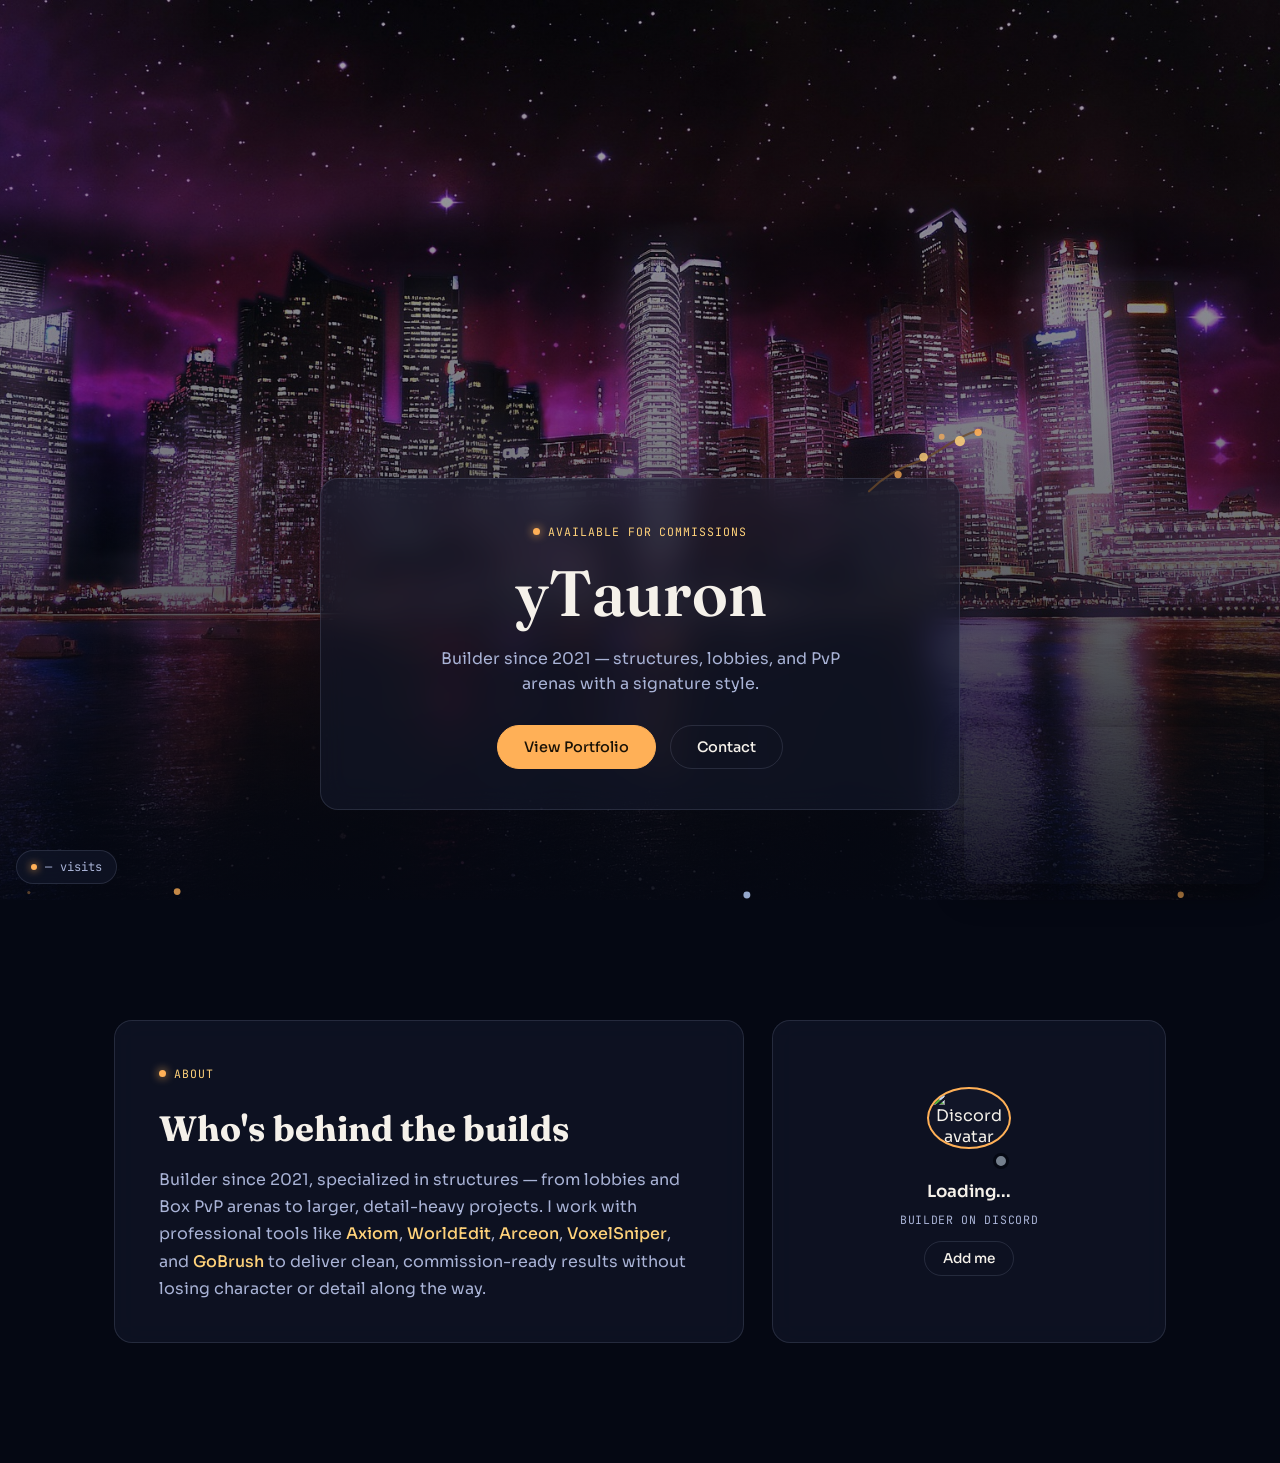
==== index.html @ 18f9b785 "Primer commit: portfolio yTauron completo" ====
<!DOCTYPE html>
<html lang="en">
<head>
<meta charset="UTF-8">
<title>yTauron — Minecraft Builder Portfolio</title>
<meta name="viewport" content="width=device-width, initial-scale=1.0">
<link rel="preconnect" href="https://fonts.googleapis.com">
<link href="https://fonts.googleapis.com/css2?family=Fraunces:opsz,wght@9..144,300..700&family=Sora:wght@300;400;500;600&family=JetBrains+Mono:wght@400;500&display=swap" rel="stylesheet">
<link rel="stylesheet" href="css/styles.css">
</head>
<body>

<section class="hero">
  <div class="hero-bg-a"></div>
  <div class="hero-bg-b"></div>
  <div class="hero-overlay"></div>
  <canvas id="particles"></canvas>

  <div class="hero-content">
    <div class="panel">
      <div class="rama">
        <svg viewBox="0 0 220 170" fill="none">
          <path d="M210,10 C170,20 150,45 120,55 C90,65 70,80 55,95" stroke="#6b4a2a" stroke-width="3" stroke-linecap="round" opacity="0.8"/>
          <circle cx="205" cy="14" r="5" fill="#ffb057" opacity="0.9"/>
          <circle cx="180" cy="26" r="7" fill="#ffd27a" opacity="0.85"/>
          <circle cx="155" cy="20" r="4" fill="#ffb057" opacity="0.7"/>
          <circle cx="130" cy="48" r="6" fill="#ffd27a" opacity="0.8"/>
          <circle cx="95" cy="72" r="5" fill="#ffb057" opacity="0.75"/>
        </svg>
      </div>

      <div class="eyebrow"><span class="dot"></span>available for commissions</div>
      <h1 id="title"></h1>
      <p class="tagline">Builder since 2021 — structures, lobbies, and PvP arenas with a signature style.</p>
      <div class="cta-row">
        <a href="#about" class="btn btn-primary">View Portfolio</a>
        <a href="https://discord.com/users/847591632890363954" target="_blank" rel="noopener" class="btn btn-ghost">Contact</a>
      </div>
    </div>
  </div>
</section>

<section class="about" id="about">
  <div class="about-grid">

    <div class="panel about-text">
      <span class="eyebrow"><span class="dot"></span>about</span>
      <h2>Who's behind the builds</h2>
      <p>
        Builder since 2021, specialized in structures — from lobbies and Box PvP arenas
        to larger, detail-heavy projects. I work with professional tools like
        <strong>Axiom</strong>, <strong>WorldEdit</strong>, <strong>Arceon</strong>,
        <strong>VoxelSniper</strong>, and <strong>GoBrush</strong> to deliver clean,
        commission-ready results without losing character or detail along the way.
      </p>
    </div>

    <div class="panel discord-card">
      <div class="discord-avatar-wrap">
        <img id="discordAvatar" class="discord-avatar" src="" alt="Discord avatar">
        <span id="discordStatusDot" class="discord-status-dot"></span>
      </div>
      <div class="discord-name" id="discordName">Loading...</div>
      <div class="discord-label">builder on Discord</div>
      <a href="https://discord.com/users/847591632890363954" target="_blank" rel="noopener" class="btn btn-ghost btn-small">Add me</a>
    </div>

  </div>
</section>

<div class="music-card">
  <iframe
    style="border-radius:12px"
    src="https://open.spotify.com/embed/playlist/PLAYLIST_ID_AQUI?utm_source=generator&theme=0"
    width="100%"
    height="152"
    frameBorder="0"
    allowfullscreen=""
    allow="autoplay; clipboard-write; encrypted-media; fullscreen; picture-in-picture"
    loading="lazy">
  </iframe>
</div>

<div class="visit-counter" id="visitCounter">
  <span class="visit-dot"></span>
  <span id="visitCount">—</span> visits
</div>

<script src="js/script.js" defer></script>
<script data-goatcounter="https://ytauron-portfolio.goatcounter.com/count"
        async src="//gc.zgo.at/count.js"></script>
</body>
</html>
---- css/styles.css ----
/* ================= Design tokens ================= */
:root {
  --bg-deep: #050813;
  --amber: #ffb057;
  --amber-soft: #ffd27a;
  --moon: #bcd4ff;
  --ink: #f5f1ea;
  --ink-dim: #a9b3d6;
  --glass: rgba(20, 26, 46, 0.55);
  --glass-border: rgba(190, 200, 230, 0.14);
  --ease: cubic-bezier(0.16, 1, 0.3, 1);
}

* { box-sizing: border-box; }

html, body {
  margin: 0;
  padding: 0;
  background: var(--bg-deep);
  color: var(--ink);
  font-family: 'Sora', sans-serif;
  overflow-x: hidden;
}

a { text-decoration: none; color: inherit; }

/* ================= Hero ================= */
.hero {
  position: relative;
  width: 100%;
  min-height: 100vh;
  display: flex;
  align-items: flex-end;
  justify-content: center;
  overflow: hidden;
}

.hero-bg-a, .hero-bg-b {
  position: absolute;
  inset: 0;
  background-size: cover;
  background-position: center;
  transition: opacity 2.5s var(--ease);
}

.hero-bg-a {
  background-image: url('../assets/images/escena-1.jpg');
  opacity: 1;
}

.hero-bg-b {
  background-image: url('../assets/images/escena-2.jpg');
  opacity: 0;
}

.hero-overlay {
  position: absolute;
  inset: 0;
  background: linear-gradient(180deg, rgba(5,8,19,0.35) 0%, rgba(5,8,19,0.55) 55%, rgba(5,8,19,0.92) 100%);
}

#particles {
  position: absolute;
  inset: 0;
  width: 100%;
  height: 100%;
  pointer-events: none;
}

.hero-content {
  position: relative;
  z-index: 2;
  width: 100%;
  display: flex;
  justify-content: center;
  padding-bottom: 90px;
}

/* ================= Glass panel ================= */
.panel {
  position: relative;
  background: var(--glass);
  border: 1px solid var(--glass-border);
  backdrop-filter: blur(14px);
  -webkit-backdrop-filter: blur(14px);
  border-radius: 18px;
  padding: 40px 44px;
  max-width: 640px;
  width: 90%;
  text-align: center;
}

.rama {
  position: absolute;
  top: -60px;
  right: -30px;
  width: 160px;
  height: 130px;
  pointer-events: none;
}

.rama svg { width: 100%; height: 100%; }

/* ================= Eyebrow ================= */
.eyebrow {
  display: inline-flex;
  align-items: center;
  gap: 8px;
  font-family: 'JetBrains Mono', monospace;
  font-size: 0.72rem;
  letter-spacing: 0.08em;
  text-transform: uppercase;
  color: var(--amber-soft);
  margin-bottom: 14px;
}

.dot {
  width: 7px;
  height: 7px;
  border-radius: 50%;
  background: var(--amber);
  box-shadow: 0 0 10px var(--amber);
  animation: pulse 2s ease-in-out infinite;
}

@keyframes pulse {
  0%, 100% { opacity: 1; transform: scale(1); }
  50% { opacity: 0.5; transform: scale(0.75); }
}

/* ================= Title / tagline ================= */
h1#title {
  font-family: 'Fraunces', serif;
  font-weight: 600;
  font-size: clamp(2.4rem, 6vw, 4rem);
  margin: 0 0 14px;
  color: var(--ink);
}

.tagline {
  font-family: 'Sora', sans-serif;
  color: var(--ink-dim);
  font-size: 1rem;
  max-width: 440px;
  margin: 0 auto 28px;
  line-height: 1.6;
}

/* ================= Buttons ================= */
.cta-row {
  display: flex;
  gap: 14px;
  justify-content: center;
  flex-wrap: wrap;
}

.btn {
  display: inline-block;
  padding: 12px 26px;
  border-radius: 999px;
  font-family: 'Sora', sans-serif;
  font-size: 0.9rem;
  font-weight: 500;
  cursor: pointer;
  transition: transform 0.4s var(--ease), background 0.4s var(--ease), border-color 0.4s var(--ease);
}

.btn-primary {
  background: var(--amber);
  color: #1a1206;
  border: 1px solid var(--amber);
}

.btn-primary:hover { transform: translateY(-2px); background: var(--amber-soft); }

.btn-ghost {
  background: transparent;
  color: var(--ink);
  border: 1px solid var(--glass-border);
}

.btn-ghost:hover { transform: translateY(-2px); border-color: var(--moon); }

.btn-small { padding: 8px 18px; font-size: 0.85rem; margin-top: 4px; }

/* ================= About ================= */
.about {
  padding: 120px 24px;
  max-width: 1100px;
  margin: 0 auto;
}

.about-grid {
  display: grid;
  grid-template-columns: 1.6fr 1fr;
  gap: 28px;
  align-items: stretch;
}

@media (max-width: 760px) {
  .about-grid { grid-template-columns: 1fr; }
}

.about-text {
  max-width: none;
  width: auto;
  text-align: left;
}

.about-text h2 {
  font-family: 'Fraunces', serif;
  font-size: clamp(1.6rem, 3vw, 2.2rem);
  color: var(--ink);
  margin: 12px 0 16px;
}

.about-text p {
  font-family: 'Sora', sans-serif;
  color: var(--ink-dim);
  line-height: 1.7;
  font-size: 1rem;
  margin: 0;
}

.about-text strong {
  color: var(--amber-soft);
  font-weight: 500;
}

/* ================= Discord card ================= */
.discord-card {
  max-width: none;
  width: auto;
  display: flex;
  flex-direction: column;
  align-items: center;
  justify-content: center;
  text-align: center;
  gap: 10px;
}

.discord-avatar-wrap {
  position: relative;
  width: 84px;
  height: 84px;
}

.discord-avatar {
  width: 84px;
  height: 84px;
  border-radius: 50%;
  object-fit: cover;
  border: 2px solid var(--amber);
  background: var(--glass);
}

.discord-status-dot {
  position: absolute;
  bottom: 2px;
  right: 2px;
  width: 16px;
  height: 16px;
  border-radius: 50%;
  border: 3px solid var(--bg-deep);
  background: #747f8d;
  transition: background 0.3s var(--ease);
}

.discord-status-dot.online { background: #3ba55d; }
.discord-status-dot.idle { background: #faa61a; }
.discord-status-dot.dnd { background: #ed4245; }
.discord-status-dot.offline { background: #747f8d; }

.discord-name {
  font-family: 'Sora', sans-serif;
  font-weight: 600;
  color: var(--ink);
  font-size: 1.05rem;
}

.discord-label {
  font-family: 'JetBrains Mono', monospace;
  font-size: 0.72rem;
  letter-spacing: 0.06em;
  text-transform: uppercase;
  color: var(--ink-dim);
}

/* ================= Music card (Spotify embed) ================= */
.music-card {
  position: fixed;
  bottom: 16px;
  right: 16px;
  width: 300px;
  max-width: calc(100vw - 32px);
  z-index: 50;
  border-radius: 12px;
  overflow: hidden;
  box-shadow: 0 10px 30px rgba(0,0,0,0.4);
}

/* ================= Visit counter ================= */
.visit-counter {
  position: fixed;
  bottom: 16px;
  left: 16px;
  display: flex;
  align-items: center;
  gap: 8px;
  padding: 8px 14px;
  background: var(--glass);
  border: 1px solid var(--glass-border);
  border-radius: 999px;
  backdrop-filter: blur(10px);
  font-family: 'JetBrains Mono', monospace;
  font-size: 0.75rem;
  color: var(--ink-dim);
  z-index: 50;
}

.visit-dot {
  width: 6px;
  height: 6px;
  border-radius: 50%;
  background: var(--amber);
  box-shadow: 0 0 8px var(--amber);
}

/* ================= Accessibility ================= */
@media (prefers-reduced-motion: reduce) {
  .hero-bg-a, .hero-bg-b, .btn, .discord-status-dot { transition: none !important; }
  .dot { animation: none !important; }
}

@media (pointer: coarse) {
  #particles { display: none; }
}
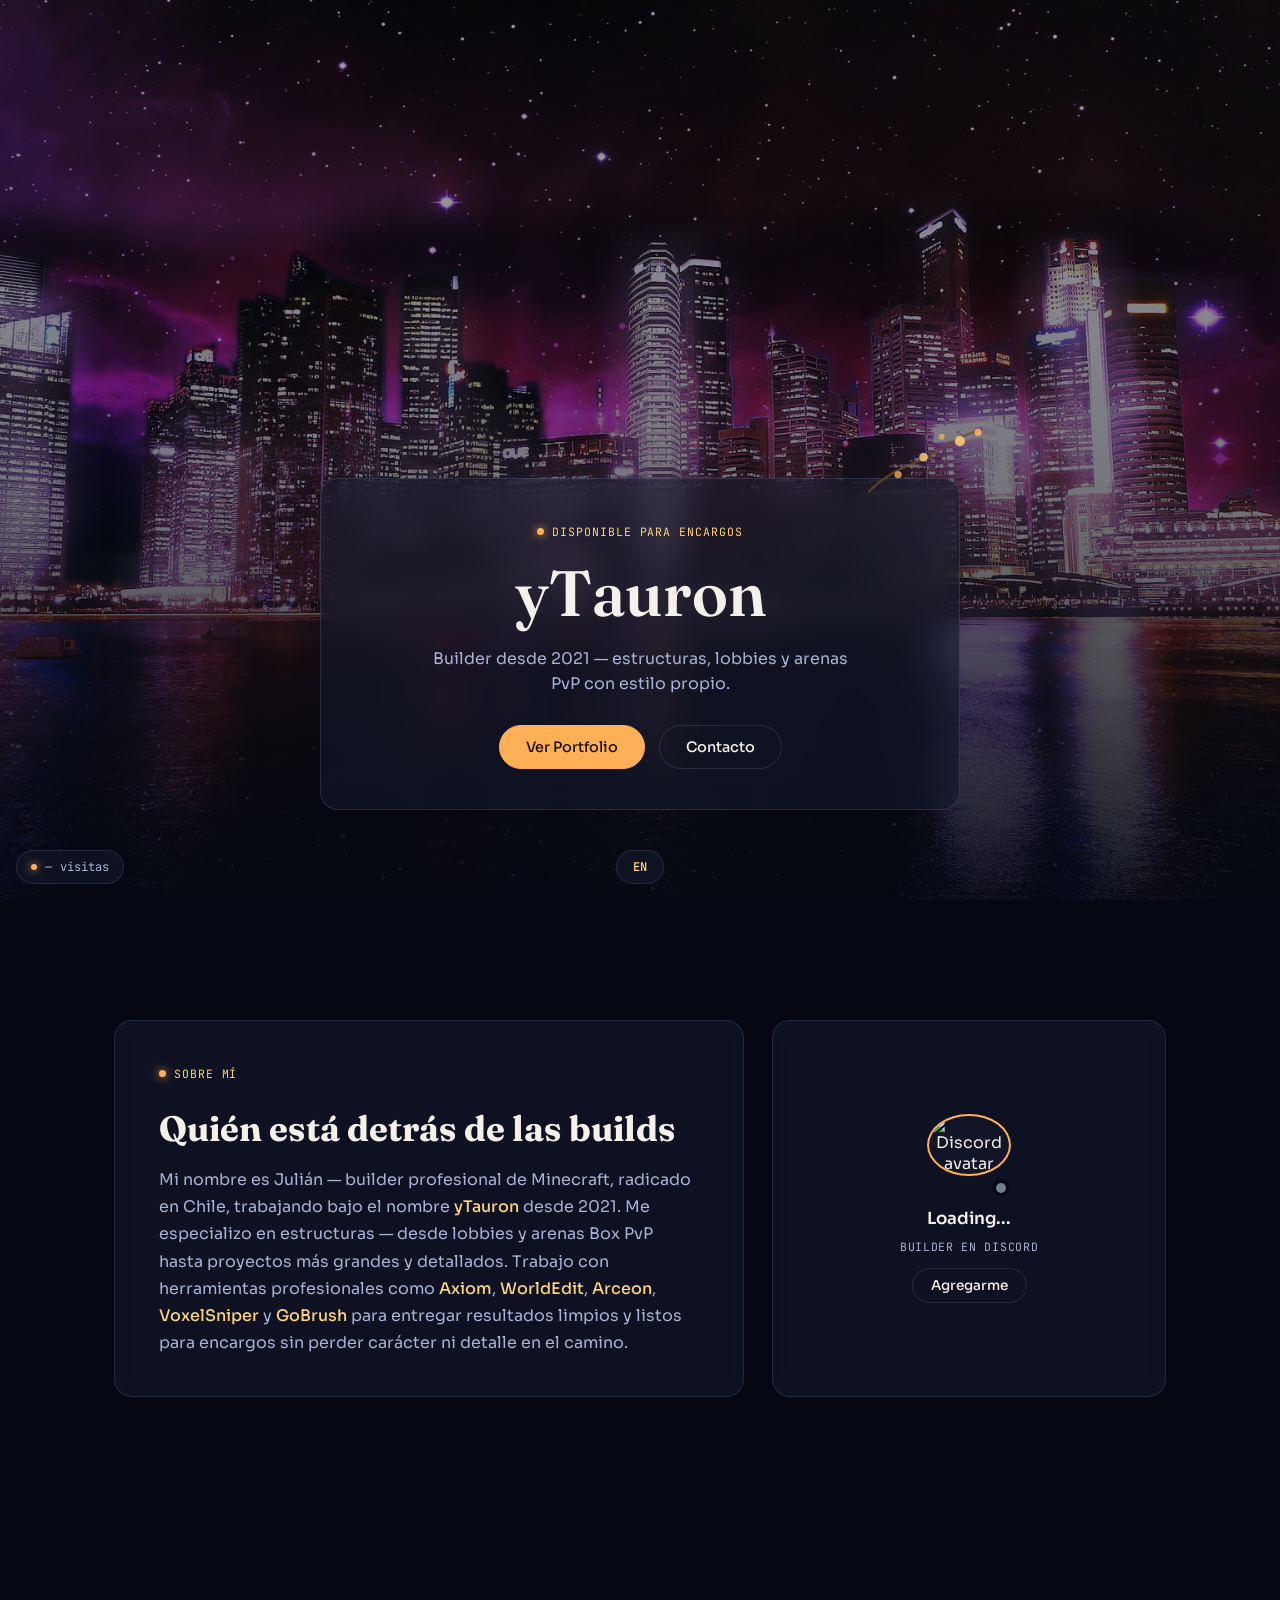
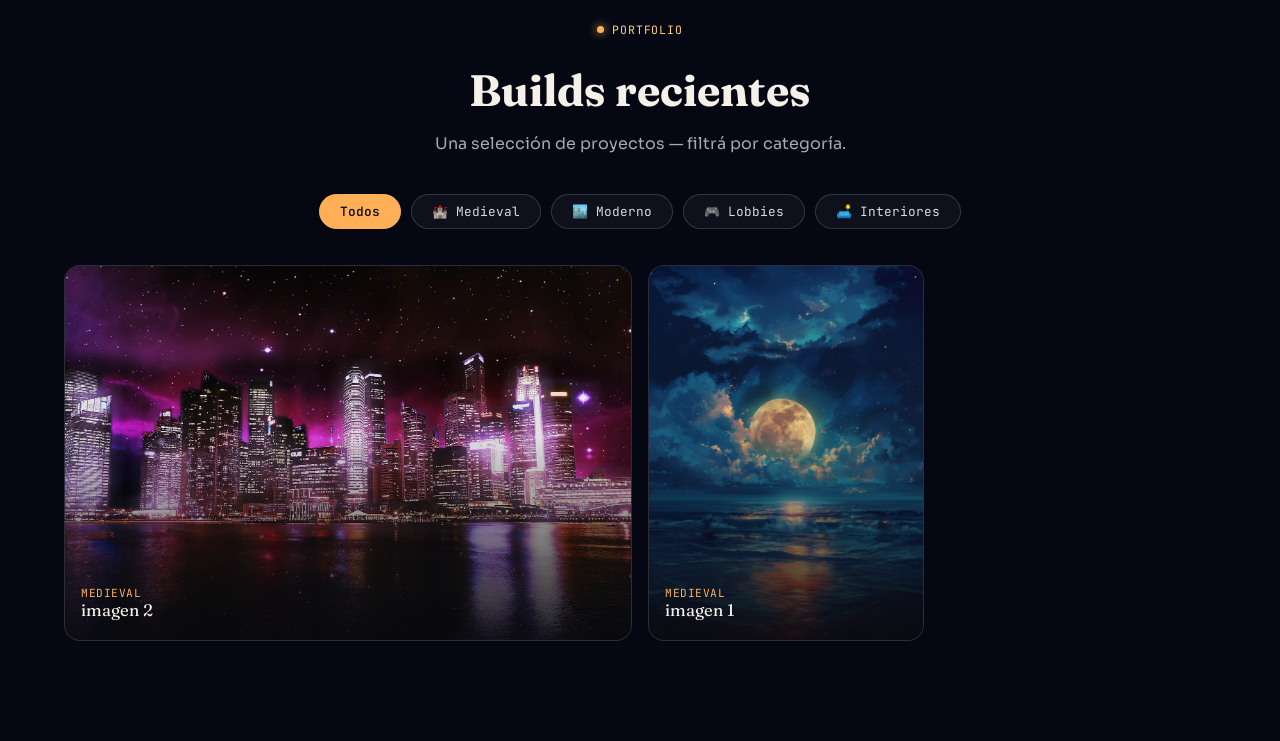
==== commit 35e994dd: "Reproductor con control de volumen y expansión al final de la página" ====
--- a/index.html
+++ b/index.html
@@ -1,12 +1,29 @@
 <!DOCTYPE html>
-<html lang="en">
+<html lang="es">
 <head>
 <meta charset="UTF-8">
+<meta name="viewport" content="width=device-width, initial-scale=1.0">
+
 <title>yTauron — Minecraft Builder Portfolio</title>
-<meta name="viewport" content="width=device-width, initial-scale=1.0">
+<meta name="description" content="Portfolio de yTauron (Julián), builder profesional de Minecraft. Estructuras, lobbies y arenas PvP con estilo propio, desde 2021.">
+<meta name="author" content="Julián — yTauron">
+
+<!-- Open Graph (previews en Discord, WhatsApp, etc.) -->
+<meta property="og:type" content="website">
+<meta property="og:title" content="yTauron — Minecraft Builder Portfolio">
+<meta property="og:description" content="Builder profesional de Minecraft desde 2021 — estructuras, lobbies y arenas PvP con estilo propio.">
+<meta property="og:image" content="https://ytauron0.github.io/ytauron-portfolio/assets/images/escena-1.jpg">
+<meta property="og:url" content="https://ytauron0.github.io/ytauron-portfolio/">
+
+<!-- Favicon -->
+<link rel="icon" type="image/png" href="assets/images/favicon.png">
+
 <link rel="preconnect" href="https://fonts.googleapis.com">
 <link href="https://fonts.googleapis.com/css2?family=Fraunces:opsz,wght@9..144,300..700&family=Sora:wght@300;400;500;600&family=JetBrains+Mono:wght@400;500&display=swap" rel="stylesheet">
+
 <link rel="stylesheet" href="css/styles.css">
+<link rel="stylesheet" href="css/portfolio.css">
+<link rel="stylesheet" href="css/responsive.css">
 </head>
 <body>
 
@@ -29,30 +46,24 @@
         </svg>
       </div>
 
-      <div class="eyebrow"><span class="dot"></span>available for commissions</div>
+      <div class="eyebrow"><span class="dot"></span><span data-i18n="hero.eyebrow">available for commissions</span></div>
       <h1 id="title"></h1>
-      <p class="tagline">Builder since 2021 — structures, lobbies, and PvP arenas with a signature style.</p>
+      <p class="tagline" data-i18n="hero.tagline">Builder since 2021 — structures, lobbies, and PvP arenas with a signature style.</p>
       <div class="cta-row">
-        <a href="#about" class="btn btn-primary">View Portfolio</a>
-        <a href="https://discord.com/users/847591632890363954" target="_blank" rel="noopener" class="btn btn-ghost">Contact</a>
+        <a href="#about" class="btn btn-primary" data-i18n="hero.cta_portfolio">View Portfolio</a>
+        <a href="https://discord.com/users/847591632890363954" target="_blank" rel="noopener" class="btn btn-ghost" data-i18n="hero.cta_contact">Contact</a>
       </div>
     </div>
   </div>
 </section>
 
 <section class="about" id="about">
-  <div class="about-grid">
+  <div class="about-grid reveal-stagger">
 
     <div class="panel about-text">
-      <span class="eyebrow"><span class="dot"></span>about</span>
-      <h2>Who's behind the builds</h2>
-      <p>
-        Builder since 2021, specialized in structures — from lobbies and Box PvP arenas
-        to larger, detail-heavy projects. I work with professional tools like
-        <strong>Axiom</strong>, <strong>WorldEdit</strong>, <strong>Arceon</strong>,
-        <strong>VoxelSniper</strong>, and <strong>GoBrush</strong> to deliver clean,
-        commission-ready results without losing character or detail along the way.
-      </p>
+      <span class="eyebrow"><span class="dot"></span><span data-i18n="about.eyebrow">about</span></span>
+      <h2 data-i18n="about.title">Who's behind the builds</h2>
+      <p data-i18n-html="about.text"></p>
     </div>
 
     <div class="panel discord-card">
@@ -61,31 +72,49 @@
         <span id="discordStatusDot" class="discord-status-dot"></span>
       </div>
       <div class="discord-name" id="discordName">Loading...</div>
-      <div class="discord-label">builder on Discord</div>
-      <a href="https://discord.com/users/847591632890363954" target="_blank" rel="noopener" class="btn btn-ghost btn-small">Add me</a>
+      <div class="discord-label" data-i18n="about.discord_label">builder on Discord</div>
+      <a href="https://discord.com/users/847591632890363954" target="_blank" rel="noopener" class="btn btn-ghost btn-small" data-i18n="about.add_me">Add me</a>
     </div>
 
   </div>
 </section>
 
-<div class="music-card">
-  <iframe
-    style="border-radius:12px"
-    src="https://open.spotify.com/embed/playlist/PLAYLIST_ID_AQUI?utm_source=generator&theme=0"
-    width="100%"
-    height="152"
-    frameBorder="0"
-    allowfullscreen=""
-    allow="autoplay; clipboard-write; encrypted-media; fullscreen; picture-in-picture"
-    loading="lazy">
-  </iframe>
+<section class="portfolio-section" id="portfolio">
+  <div class="portfolio-header reveal">
+    <span class="eyebrow"><span class="dot"></span><span data-i18n="portfolio.eyebrow">portfolio</span></span>
+    <h2 data-i18n="portfolio.title">Builds recientes</h2>
+    <p data-i18n="portfolio.subtitle">Una selección de proyectos — filtrá por categoría.</p>
+  </div>
+
+  <div class="filter-bar reveal" id="filterBar"></div>
+
+  <div class="bento-grid" id="bentoGrid"></div>
+</section>
+
+<div class="lightbox" id="lightbox">
+  <div class="lightbox-content">
+    <img id="lightboxImg" src="" alt="">
+    <div class="lightbox-info">
+      <h3 id="lightboxTitle"></h3>
+      <div class="coords" id="lightboxCoords"></div>
+      <p class="desc" id="lightboxDesc"></p>
+    </div>
+    <button class="lightbox-close" id="lightboxCloseBtn">✕</button>
+  </div>
 </div>
+
+<div class="music-card" id="musicCard"></div>
 
 <div class="visit-counter" id="visitCounter">
   <span class="visit-dot"></span>
-  <span id="visitCount">—</span> visits
+  <span id="visitCount">—</span> <span data-i18n="visits">visits</span>
 </div>
 
+<button class="lang-toggle" id="langToggle">EN</button>
+
+<script src="https://open.spotify.com/embed/iframe-api/v1" async></script>
+<script src="js/i18n.js" defer></script>
+<script src="js/portfolio.js" defer></script>
 <script src="js/script.js" defer></script>
 <script data-goatcounter="https://ytauron-portfolio.goatcounter.com/count"
         async src="//gc.zgo.at/count.js"></script>
--- a/css/styles.css
+++ b/css/styles.css
@@ -334,4 +334,88 @@
 
 @media (pointer: coarse) {
   #particles { display: none; }
+}
+/* ================= Language toggle ================= */
+.lang-toggle {
+  position: fixed;
+  bottom: 16px;
+  left: 50%;
+  transform: translateX(-50%);
+  padding: 8px 16px;
+  background: var(--glass);
+  border: 1px solid var(--glass-border);
+  border-radius: 999px;
+  backdrop-filter: blur(10px);
+  font-family: 'JetBrains Mono', monospace;
+  font-size: 0.75rem;
+  font-weight: 600;
+  color: var(--amber-soft);
+  cursor: pointer;
+  z-index: 60;
+  transition: border-color 0.25s ease, color 0.25s ease;
+}
+
+.lang-toggle:hover {
+  border-color: var(--amber);
+  color: var(--amber);
+}
+/* ================= Scroll suave ================= */
+html {
+  scroll-behavior: smooth;
+}
+
+/* ================= Reveal on scroll ================= */
+.reveal {
+  opacity: 0;
+  transform: translateY(28px);
+  transition: opacity 0.8s var(--ease), transform 0.8s var(--ease);
+}
+
+.reveal.is-visible {
+  opacity: 1;
+  transform: translateY(0);
+}
+
+/* Para que los hijos de un grupo aparezcan uno tras otro */
+.reveal-stagger > * {
+  opacity: 0;
+  transform: translateY(20px);
+  transition: opacity 0.6s var(--ease), transform 0.6s var(--ease);
+}
+
+.reveal-stagger.is-visible > * {
+  opacity: 1;
+  transform: translateY(0);
+}
+
+.reveal-stagger.is-visible > *:nth-child(1) { transition-delay: 0.05s; }
+.reveal-stagger.is-visible > *:nth-child(2) { transition-delay: 0.15s; }
+.reveal-stagger.is-visible > *:nth-child(3) { transition-delay: 0.25s; }
+.reveal-stagger.is-visible > *:nth-child(4) { transition-delay: 0.35s; }
+
+/* ================= Click feedback en botones ================= */
+.btn {
+  transition: transform 0.4s var(--ease), background 0.4s var(--ease), border-color 0.4s var(--ease);
+}
+
+.btn:active {
+  transform: scale(0.96);
+}
+
+.filter-btn {
+  transition: all 0.25s ease, transform 0.15s ease;
+}
+
+.filter-btn:active {
+  transform: scale(0.94);
+}
+
+/* ================= Respeta accesibilidad ================= */
+@media (prefers-reduced-motion: reduce) {
+  html { scroll-behavior: auto; }
+  .reveal, .reveal-stagger > * {
+    opacity: 1 !important;
+    transform: none !important;
+    transition: none !important;
+  }
 }
--- a/css/portfolio.css
+++ b/css/portfolio.css
@@ -0,0 +1,217 @@
+/* ==================================================
+   PORTFOLIO — Bento Grid
+   ================================================== */
+
+.portfolio-section {
+  padding: 100px 24px;
+  max-width: 1200px;
+  margin: 0 auto;
+}
+
+.portfolio-header {
+  text-align: center;
+  margin-bottom: 40px;
+}
+
+.portfolio-header h2 {
+  font-family: 'Fraunces', serif;
+  font-size: clamp(2rem, 4vw, 2.75rem);
+  color: #f5f0e8;
+  margin: 12px 0 8px;
+}
+
+.portfolio-header p {
+  color: #a8a8b3;
+  font-family: 'Sora', sans-serif;
+}
+
+.filter-bar {
+  display: flex;
+  flex-wrap: wrap;
+  justify-content: center;
+  gap: 10px;
+  margin-bottom: 36px;
+}
+
+.filter-btn {
+  padding: 8px 20px;
+  border-radius: 999px;
+  border: 1px solid rgba(255, 255, 255, 0.15);
+  background: rgba(255, 255, 255, 0.04);
+  color: #d8d8e0;
+  font-family: 'JetBrains Mono', monospace;
+  font-size: 0.8rem;
+  cursor: pointer;
+  transition: all 0.25s ease;
+}
+
+.filter-btn:hover {
+  border-color: #ffb057;
+  color: #ffb057;
+}
+
+.filter-btn.active {
+  background: #ffb057;
+  border-color: #ffb057;
+  color: #14141c;
+  font-weight: 600;
+}
+
+.bento-grid {
+  display: grid;
+  grid-template-columns: repeat(4, 1fr);
+  grid-auto-rows: 180px;
+  gap: 16px;
+}
+
+.bento-item {
+  position: relative;
+  border-radius: 16px;
+  overflow: hidden;
+  cursor: pointer;
+  background: #1b1b26;
+  border: 1px solid rgba(255, 255, 255, 0.08);
+  opacity: 0;
+  transform: translateY(16px);
+  transition: opacity 0.5s ease, transform 0.5s ease, border-color 0.25s ease;
+}
+
+.bento-item.visible {
+  opacity: 1;
+  transform: translateY(0);
+}
+
+.bento-item:hover {
+  border-color: #ffb057;
+}
+
+.bento-item.hidden-by-filter {
+  display: none;
+}
+
+.bento-item img {
+  width: 100%;
+  height: 100%;
+  object-fit: cover;
+  display: block;
+  transition: transform 0.5s ease;
+}
+
+.bento-item:hover img {
+  transform: scale(1.06);
+}
+
+.bento-item .item-overlay {
+  position: absolute;
+  inset: 0;
+  background: linear-gradient(to top, rgba(10, 10, 15, 0.92) 0%, rgba(10, 10, 15, 0.1) 55%, transparent 100%);
+  display: flex;
+  flex-direction: column;
+  justify-content: flex-end;
+  padding: 16px;
+}
+
+.bento-item .item-title {
+  font-family: 'Fraunces', serif;
+  color: #f5f0e8;
+  font-size: 1.05rem;
+  margin-bottom: 4px;
+}
+
+.bento-item .item-category {
+  font-family: 'JetBrains Mono', monospace;
+  font-size: 0.7rem;
+  color: #ffb057;
+  text-transform: uppercase;
+  letter-spacing: 0.05em;
+}
+
+.bento-item.size-large { grid-column: span 2; grid-row: span 2; }
+.bento-item.size-wide  { grid-column: span 2; grid-row: span 1; }
+.bento-item.size-tall  { grid-column: span 1; grid-row: span 2; }
+.bento-item.size-normal{ grid-column: span 1; grid-row: span 1; }
+
+.lightbox {
+  position: fixed;
+  inset: 0;
+  background: rgba(8, 8, 12, 0.92);
+  backdrop-filter: blur(6px);
+  display: flex;
+  align-items: center;
+  justify-content: center;
+  z-index: 200;
+  opacity: 0;
+  pointer-events: none;
+  transition: opacity 0.3s ease;
+  padding: 24px;
+}
+
+.lightbox.open {
+  opacity: 1;
+  pointer-events: auto;
+}
+
+.lightbox-content {
+  max-width: 900px;
+  width: 100%;
+  background: #14141c;
+  border-radius: 16px;
+  overflow: hidden;
+  border: 1px solid rgba(255, 255, 255, 0.1);
+  max-height: 90vh;
+  display: flex;
+  flex-direction: column;
+}
+
+.lightbox-content img {
+  width: 100%;
+  max-height: 55vh;
+  object-fit: cover;
+  display: block;
+}
+
+.lightbox-info {
+  padding: 24px;
+}
+
+.lightbox-info h3 {
+  font-family: 'Fraunces', serif;
+  color: #f5f0e8;
+  font-size: 1.5rem;
+  margin-bottom: 6px;
+}
+
+.lightbox-info .coords {
+  font-family: 'JetBrains Mono', monospace;
+  color: #ffb057;
+  font-size: 0.8rem;
+  margin-bottom: 12px;
+}
+
+.lightbox-info p.desc {
+  color: #b8b8c3;
+  font-family: 'Sora', sans-serif;
+  line-height: 1.6;
+}
+
+.lightbox-close {
+  position: absolute;
+  top: 16px;
+  right: 16px;
+  width: 40px;
+  height: 40px;
+  border-radius: 50%;
+  border: 1px solid rgba(255, 255, 255, 0.2);
+  background: rgba(0, 0, 0, 0.5);
+  color: #f5f0e8;
+  font-size: 1.2rem;
+  cursor: pointer;
+  display: flex;
+  align-items: center;
+  justify-content: center;
+}
+
+.lightbox-close:hover {
+  border-color: #ffb057;
+  color: #ffb057;
+}
--- a/css/responsive.css
+++ b/css/responsive.css
@@ -0,0 +1,74 @@
+/* ==================================================
+   RESPONSIVE
+   ================================================== */
+
+@media (max-width: 900px) {
+  .bento-grid {
+    grid-template-columns: repeat(2, 1fr);
+    grid-auto-rows: 200px;
+  }
+  .bento-item.size-large { grid-column: span 2; grid-row: span 2; }
+  .bento-item.size-wide  { grid-column: span 2; grid-row: span 1; }
+  .bento-item.size-tall  { grid-column: span 1; grid-row: span 2; }
+
+  .about-grid {
+    grid-template-columns: 1fr;
+  }
+}
+
+@media (max-width: 600px) {
+  .hero-content .panel {
+    padding: 24px 20px;
+    margin: 0 auto;
+    width: calc(100% - 32px);
+  }
+
+  #title {
+    font-size: clamp(1.8rem, 10vw, 2.6rem);
+    white-space: nowrap;
+    word-break: keep-all;
+    overflow-wrap: normal;
+  }
+
+  .cta-row {
+    flex-direction: column;
+    gap: 10px;
+  }
+
+  .bento-grid {
+    grid-template-columns: 1fr;
+    grid-auto-rows: 220px;
+  }
+  .bento-item.size-large,
+  .bento-item.size-wide,
+  .bento-item.size-tall,
+  .bento-item.size-normal {
+    grid-column: span 1;
+    grid-row: span 1;
+  }
+
+  .filter-bar {
+    gap: 8px;
+  }
+  .filter-btn {
+    font-size: 0.72rem;
+    padding: 6px 14px;
+  }
+
+  .music-card {
+    left: 16px;
+    right: 16px;
+    width: auto;
+  }
+
+  .visit-counter {
+    font-size: 0.7rem;
+  }
+
+  .lightbox-content {
+    max-height: 85vh;
+  }
+  .lightbox-info h3 {
+    font-size: 1.2rem;
+  }
+}
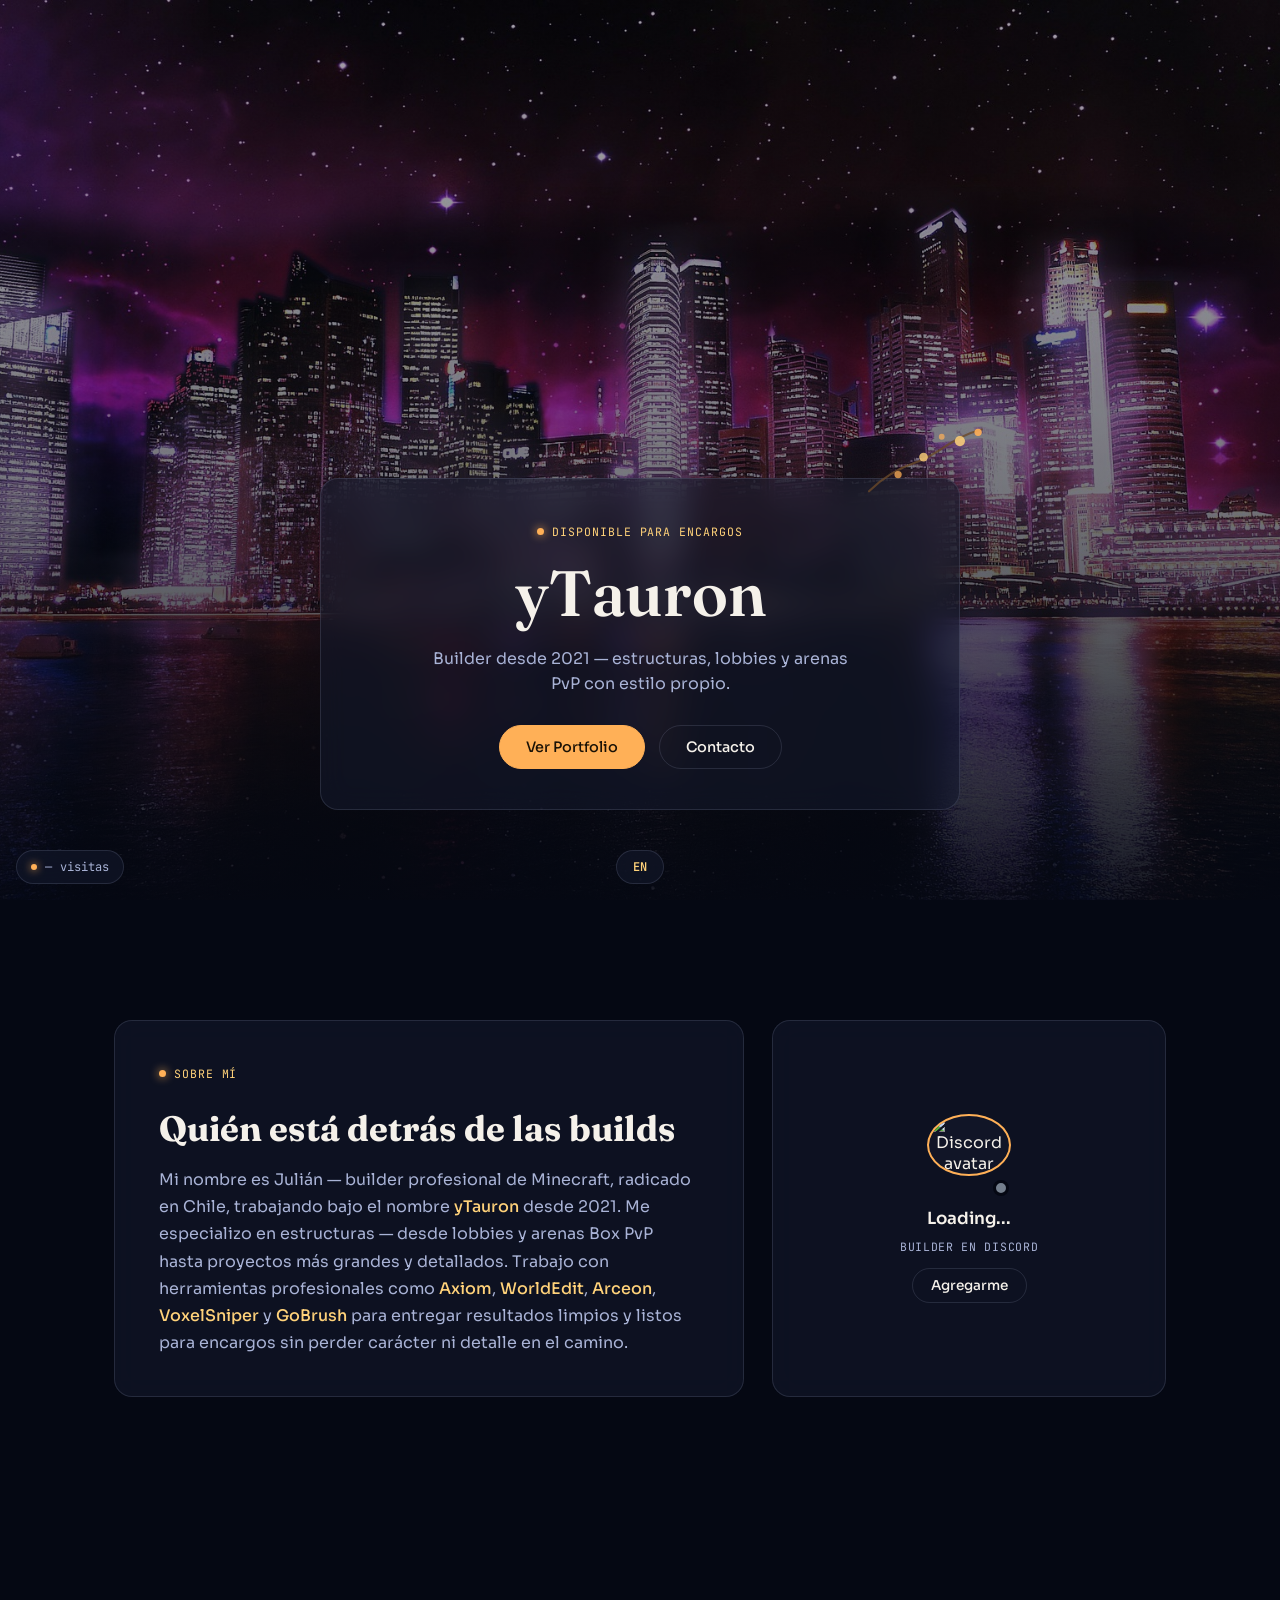
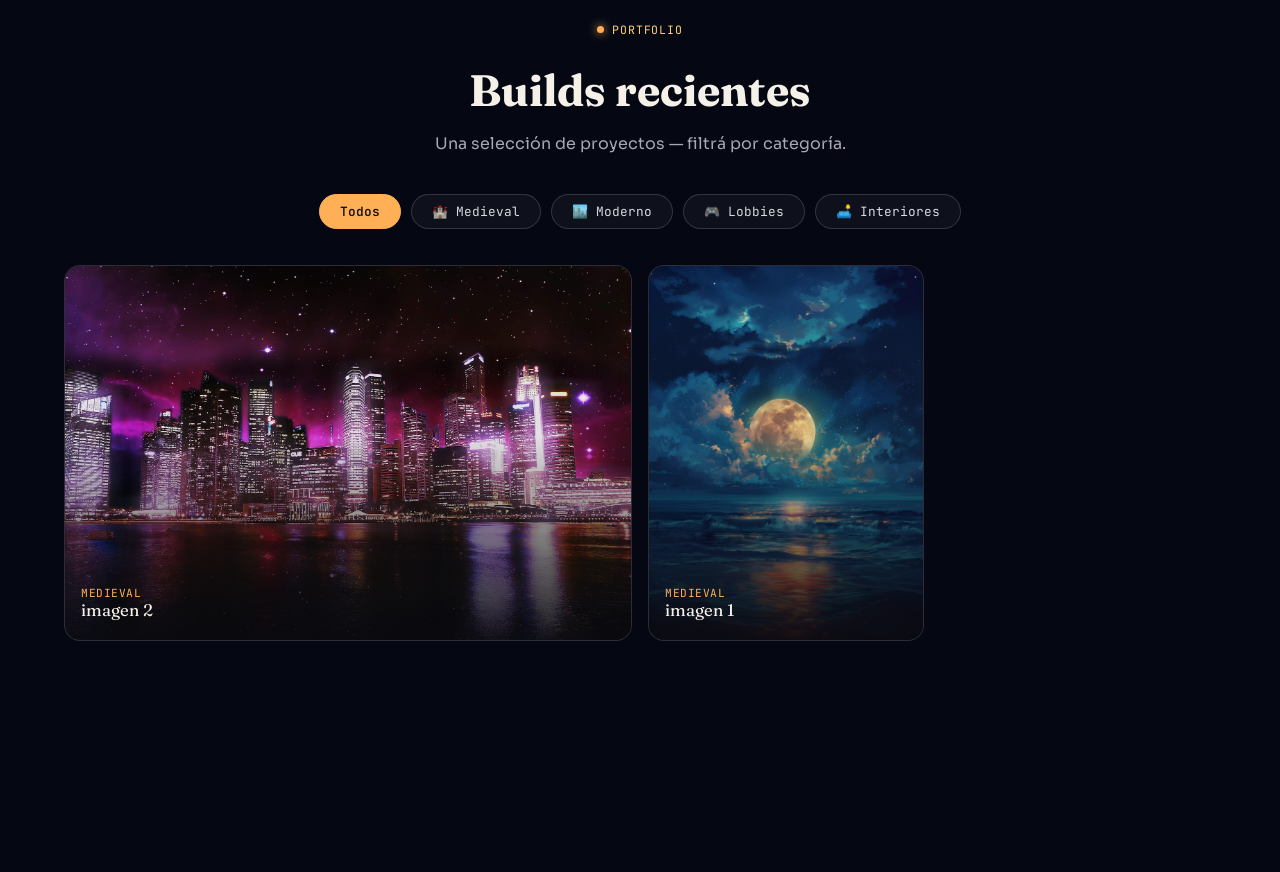
==== commit fa95e786: "Sacar admin.html del repo, agregar gitignore y robots.txt, arreglar padding del reproductor" ====
--- a/index.html
+++ b/index.html
@@ -50,7 +50,7 @@
       <h1 id="title"></h1>
       <p class="tagline" data-i18n="hero.tagline">Builder since 2021 — structures, lobbies, and PvP arenas with a signature style.</p>
       <div class="cta-row">
-        <a href="#about" class="btn btn-primary" data-i18n="hero.cta_portfolio">View Portfolio</a>
+        <a href="#portfolio" class="btn btn-primary" data-i18n="hero.cta_portfolio">View Portfolio</a>
         <a href="https://discord.com/users/847591632890363954" target="_blank" rel="noopener" class="btn btn-ghost" data-i18n="hero.cta_contact">Contact</a>
       </div>
     </div>
@@ -91,6 +91,8 @@
   <div class="bento-grid" id="bentoGrid"></div>
 </section>
 
+<div id="scrollSentinel"></div>
+
 <div class="lightbox" id="lightbox">
   <div class="lightbox-content">
     <img id="lightboxImg" src="" alt="">
@@ -103,7 +105,9 @@
   </div>
 </div>
 
-<div class="music-card" id="musicCard"></div>
+<div class="music-card" id="musicCardWrap">
+  <div id="musicCard"></div>
+</div>
 
 <div class="visit-counter" id="visitCounter">
   <span class="visit-dot"></span>
--- a/css/styles.css
+++ b/css/styles.css
@@ -88,6 +88,8 @@
   max-width: 640px;
   width: 90%;
   text-align: center;
+  transform: translateZ(0);
+  -webkit-backface-visibility: hidden;
 }
 
 .rama {
@@ -297,6 +299,49 @@
   border-radius: 12px;
   overflow: hidden;
   box-shadow: 0 10px 30px rgba(0,0,0,0.4);
+  background: #14141c;
+  transition: all 0.6s var(--ease);
+}
+
+.music-card.expanded {
+  bottom: 0;
+  right: 0;
+  left: 0;
+  width: 100%;
+  max-width: 100%;
+  border-radius: 0;
+  box-shadow: 0 -6px 24px rgba(0,0,0,0.5);
+  display: flex;
+  align-items: center;
+}
+
+.music-card.expanded #musicCard {
+  flex: 1;
+}
+
+.volume-control {
+  display: flex;
+  align-items: center;
+  gap: 8px;
+  padding: 8px 14px;
+  background: rgba(0,0,0,0.25);
+}
+
+.music-card.expanded .volume-control {
+  padding: 8px 20px;
+  width: 180px;
+  flex-shrink: 0;
+}
+
+.volume-icon {
+  font-size: 0.9rem;
+  opacity: 0.8;
+}
+
+.volume-control input[type="range"] {
+  flex: 1;
+  accent-color: var(--amber);
+  cursor: pointer;
 }
 
 /* ================= Visit counter ================= */
@@ -418,4 +463,16 @@
     transform: none !important;
     transition: none !important;
   }
+}
+#scrollSentinel {
+  height: 1px;
+  width: 100%;
+}
+:root {
+  --player-height: 190px; /* valor de respaldo hasta que el JS calcule el real */
+}
+
+.portfolio-section {
+  padding-bottom: calc(var(--player-height) + 40px);
+  transition: padding-bottom 0.6s var(--ease);
 }
--- a/css/portfolio.css
+++ b/css/portfolio.css
@@ -3,7 +3,9 @@
    ================================================== */
 
 .portfolio-section {
-  padding: 100px 24px;
+  padding-top: 100px;
+  padding-left: 24px;
+  padding-right: 24px;
   max-width: 1200px;
   margin: 0 auto;
 }
@@ -76,6 +78,37 @@
   transition: opacity 0.5s ease, transform 0.5s ease, border-color 0.25s ease;
 }
 
+/* ================= Tilt / efecto vidrio ================= */
+.bento-item {
+  --mx: 50%;
+  --my: 50%;
+  transform-style: preserve-3d;
+  will-change: transform;
+}
+
+.bento-item.tilting {
+  transition: transform 0.1s ease-out, border-color 0.25s ease;
+}
+
+.bento-item::after {
+  content: '';
+  position: absolute;
+  inset: 0;
+  background: radial-gradient(circle at var(--mx) var(--my), rgba(255, 255, 255, 0.28), transparent 45%);
+  opacity: 0;
+  transition: opacity 0.3s ease;
+  pointer-events: none;
+  z-index: 2;
+}
+
+.bento-item.tilting::after {
+  opacity: 1;
+}
+
+.bento-item .item-overlay {
+  z-index: 3;
+}
+
 .bento-item.visible {
   opacity: 1;
   transform: translateY(0);
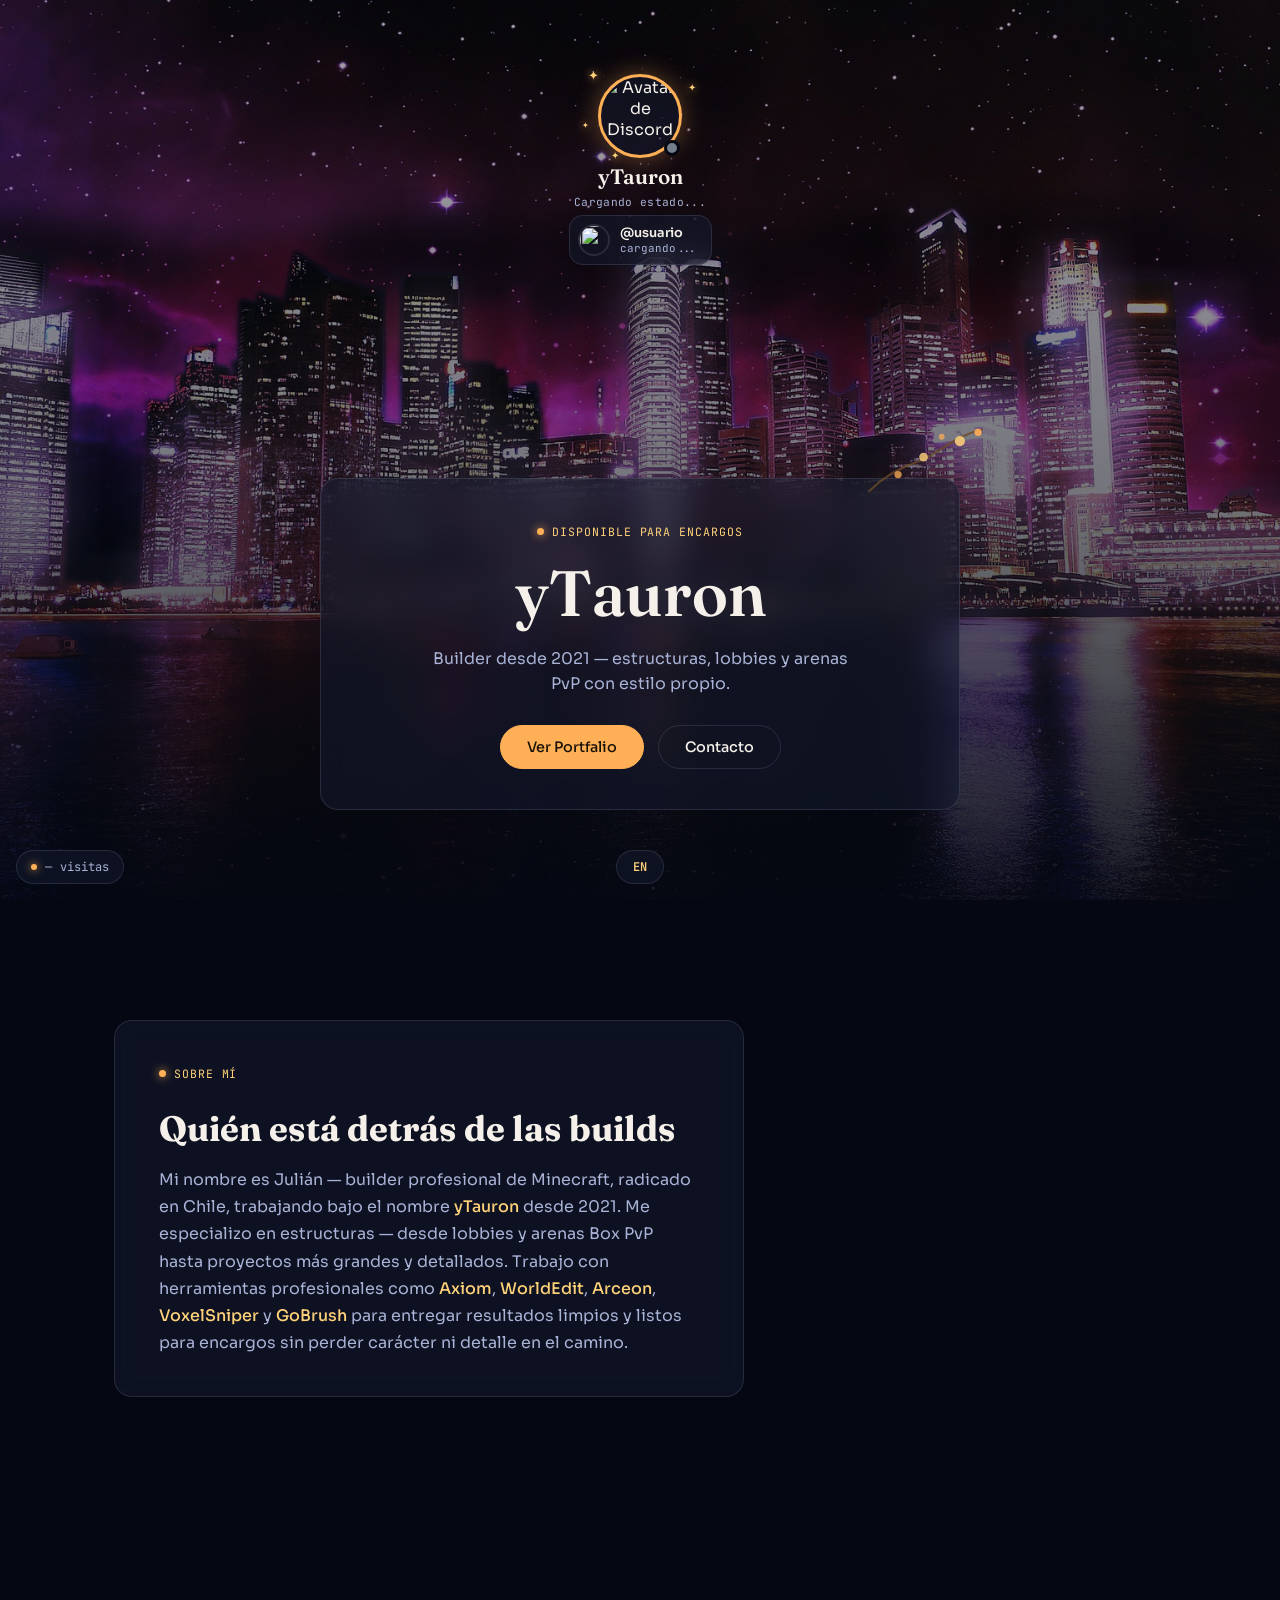
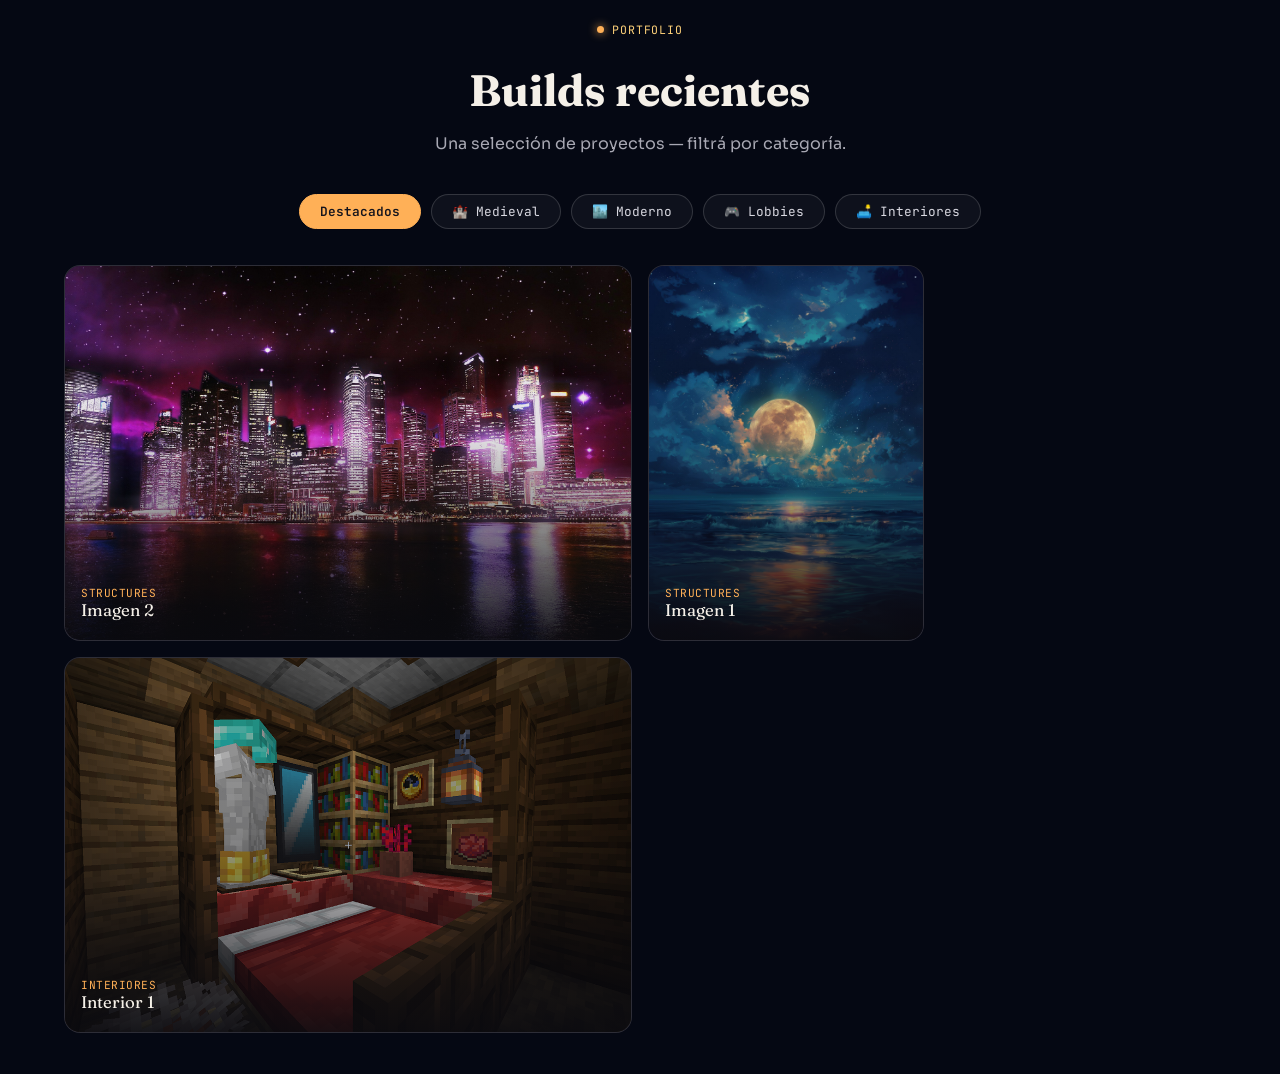
==== commit a22f2c19: "Subida" ====
--- a/index.html
+++ b/index.html
@@ -33,6 +33,8 @@
   <div class="hero-overlay"></div>
   <canvas id="particles"></canvas>
 
+  <div class="discord-anchor" id="discordAnchorHero" aria-hidden="true"></div>
+
   <div class="hero-content">
     <div class="panel">
       <div class="rama">
@@ -47,7 +49,7 @@
       </div>
 
       <div class="eyebrow"><span class="dot"></span><span data-i18n="hero.eyebrow">available for commissions</span></div>
-      <h1 id="title"></h1>
+      <h1 id="title">yTauron</h1>
       <p class="tagline" data-i18n="hero.tagline">Builder since 2021 — structures, lobbies, and PvP arenas with a signature style.</p>
       <div class="cta-row">
         <a href="#portfolio" class="btn btn-primary" data-i18n="hero.cta_portfolio">View Portfolio</a>
@@ -66,15 +68,7 @@
       <p data-i18n-html="about.text"></p>
     </div>
 
-    <div class="panel discord-card">
-      <div class="discord-avatar-wrap">
-        <img id="discordAvatar" class="discord-avatar" src="" alt="Discord avatar">
-        <span id="discordStatusDot" class="discord-status-dot"></span>
-      </div>
-      <div class="discord-name" id="discordName">Loading...</div>
-      <div class="discord-label" data-i18n="about.discord_label">builder on Discord</div>
-      <a href="https://discord.com/users/847591632890363954" target="_blank" rel="noopener" class="btn btn-ghost btn-small" data-i18n="about.add_me">Add me</a>
-    </div>
+    <div class="discord-card-slot" id="discordAnchorAbout" aria-hidden="true"></div>
 
   </div>
 </section>
@@ -116,6 +110,29 @@
 
 <button class="lang-toggle" id="langToggle">EN</button>
 
+<div class="discord-floating-card" id="discordFloatingCard">
+  <div class="discord-floating-avatar-wrap">
+    <img id="discordBubbleAvatar" class="discord-bubble-avatar" src="" alt="Avatar de Discord">
+    <span id="discordBubbleStatusDot" class="discord-status-dot"></span>
+    <span class="sparkle sparkle-1">✦</span>
+    <span class="sparkle sparkle-2">✦</span>
+    <span class="sparkle sparkle-3">✦</span>
+    <span class="sparkle sparkle-4">✦</span>
+  </div>
+  <div class="discord-floating-name" id="discordBubbleName">yTauron</div>
+  <div class="discord-bubble-status" id="discordBubbleStatus">Cargando estado...</div>
+
+  <div class="discord-subcard" id="discordSubcard">
+    <img id="discordSubcardAvatar" class="discord-subcard-avatar" src="" alt="">
+    <div class="discord-subcard-info">
+      <div class="discord-subcard-username" id="discordSubcardUsername">@usuario</div>
+      <div class="discord-subcard-activity" id="discordSubcardActivity">cargando...</div>
+    </div>
+  </div>
+
+  <a href="https://discord.com/users/847591632890363954" target="_blank" rel="noopener" class="btn btn-ghost btn-small discord-floating-addme" id="discordAddMeBtn" data-i18n="about.add_me">Add me</a>
+</div>
+
 <script src="https://open.spotify.com/embed/iframe-api/v1" async></script>
 <script src="js/i18n.js" defer></script>
 <script src="js/portfolio.js" defer></script>
--- a/css/styles.css
+++ b/css/styles.css
@@ -9,6 +9,7 @@
   --glass: rgba(20, 26, 46, 0.55);
   --glass-border: rgba(190, 200, 230, 0.14);
   --ease: cubic-bezier(0.16, 1, 0.3, 1);
+  --player-height: 190px;
 }
 
 * { box-sizing: border-box; }
@@ -185,6 +186,8 @@
 
 .btn-small { padding: 8px 18px; font-size: 0.85rem; margin-top: 4px; }
 
+.btn:active { transform: scale(0.96); }
+
 /* ================= About ================= */
 .about {
   padding: 120px 24px;
@@ -229,33 +232,7 @@
   font-weight: 500;
 }
 
-/* ================= Discord card ================= */
-.discord-card {
-  max-width: none;
-  width: auto;
-  display: flex;
-  flex-direction: column;
-  align-items: center;
-  justify-content: center;
-  text-align: center;
-  gap: 10px;
-}
-
-.discord-avatar-wrap {
-  position: relative;
-  width: 84px;
-  height: 84px;
-}
-
-.discord-avatar {
-  width: 84px;
-  height: 84px;
-  border-radius: 50%;
-  object-fit: cover;
-  border: 2px solid var(--amber);
-  background: var(--glass);
-}
-
+/* ================= Discord status dot (base, reusado) ================= */
 .discord-status-dot {
   position: absolute;
   bottom: 2px;
@@ -272,21 +249,6 @@
 .discord-status-dot.idle { background: #faa61a; }
 .discord-status-dot.dnd { background: #ed4245; }
 .discord-status-dot.offline { background: #747f8d; }
-
-.discord-name {
-  font-family: 'Sora', sans-serif;
-  font-weight: 600;
-  color: var(--ink);
-  font-size: 1.05rem;
-}
-
-.discord-label {
-  font-family: 'JetBrains Mono', monospace;
-  font-size: 0.72rem;
-  letter-spacing: 0.06em;
-  text-transform: uppercase;
-  color: var(--ink-dim);
-}
 
 /* ================= Music card (Spotify embed) ================= */
 .music-card {
@@ -319,31 +281,6 @@
   flex: 1;
 }
 
-.volume-control {
-  display: flex;
-  align-items: center;
-  gap: 8px;
-  padding: 8px 14px;
-  background: rgba(0,0,0,0.25);
-}
-
-.music-card.expanded .volume-control {
-  padding: 8px 20px;
-  width: 180px;
-  flex-shrink: 0;
-}
-
-.volume-icon {
-  font-size: 0.9rem;
-  opacity: 0.8;
-}
-
-.volume-control input[type="range"] {
-  flex: 1;
-  accent-color: var(--amber);
-  cursor: pointer;
-}
-
 /* ================= Visit counter ================= */
 .visit-counter {
   position: fixed;
@@ -380,6 +317,7 @@
 @media (pointer: coarse) {
   #particles { display: none; }
 }
+
 /* ================= Language toggle ================= */
 .lang-toggle {
   position: fixed;
@@ -404,6 +342,7 @@
   border-color: var(--amber);
   color: var(--amber);
 }
+
 /* ================= Scroll suave ================= */
 html {
   scroll-behavior: smooth;
@@ -421,7 +360,6 @@
   transform: translateY(0);
 }
 
-/* Para que los hijos de un grupo aparezcan uno tras otro */
 .reveal-stagger > * {
   opacity: 0;
   transform: translateY(20px);
@@ -438,15 +376,6 @@
 .reveal-stagger.is-visible > *:nth-child(3) { transition-delay: 0.25s; }
 .reveal-stagger.is-visible > *:nth-child(4) { transition-delay: 0.35s; }
 
-/* ================= Click feedback en botones ================= */
-.btn {
-  transition: transform 0.4s var(--ease), background 0.4s var(--ease), border-color 0.4s var(--ease);
-}
-
-.btn:active {
-  transform: scale(0.96);
-}
-
 .filter-btn {
   transition: all 0.25s ease, transform 0.15s ease;
 }
@@ -455,7 +384,6 @@
   transform: scale(0.94);
 }
 
-/* ================= Respeta accesibilidad ================= */
 @media (prefers-reduced-motion: reduce) {
   html { scroll-behavior: auto; }
   .reveal, .reveal-stagger > * {
@@ -464,15 +392,176 @@
     transition: none !important;
   }
 }
+
+/* ================= Scroll sentinel + espacio para el reproductor ================= */
 #scrollSentinel {
   height: 1px;
   width: 100%;
-}
-:root {
-  --player-height: 190px; /* valor de respaldo hasta que el JS calcule el real */
 }
 
 .portfolio-section {
   padding-bottom: calc(var(--player-height) + 40px);
   transition: padding-bottom 0.6s var(--ease);
+}
+
+/* ================= Brillos alrededor del avatar de Discord ================= */
+.sparkle {
+  position: absolute;
+  color: var(--amber-soft);
+  font-size: 0.8rem;
+  pointer-events: none;
+  text-shadow: 0 0 8px var(--amber);
+  animation: sparkle-twinkle 2.4s ease-in-out infinite;
+}
+
+.sparkle-1 { top: -6px;   left: -10px; animation-delay: 0s; }
+.sparkle-2 { top: 10%;    right: -14px; animation-delay: 0.6s; font-size: 0.6rem; }
+.sparkle-3 { bottom: -4px; left: 15%;  animation-delay: 1.2s; font-size: 0.65rem; }
+.sparkle-4 { top: 55%;    left: -16px; animation-delay: 1.8s; font-size: 0.5rem; }
+
+@keyframes sparkle-twinkle {
+  0%, 100% { opacity: 0; transform: scale(0.5) rotate(0deg); }
+  50% { opacity: 1; transform: scale(1) rotate(15deg); }
+}
+
+@media (prefers-reduced-motion: reduce) {
+  .sparkle { animation: none !important; opacity: 0.6; }
+}
+
+/* ================= Tarjetita de usuario/actividad de Discord ================= */
+.discord-subcard {
+  display: flex;
+  align-items: center;
+  gap: 10px;
+  background: var(--glass);
+  border: 1px solid var(--glass-border);
+  backdrop-filter: blur(10px);
+  -webkit-backdrop-filter: blur(10px);
+  border-radius: 14px;
+  padding: 8px 14px 8px 8px;
+  max-width: fit-content;
+  margin: 0 auto;
+}
+
+.discord-subcard-avatar {
+  width: 32px;
+  height: 32px;
+  border-radius: 50%;
+  object-fit: cover;
+  border: 2px solid var(--glass-border);
+}
+
+.discord-subcard-info {
+  text-align: left;
+}
+
+.discord-subcard-username {
+  font-family: 'Sora', sans-serif;
+  font-weight: 600;
+  font-size: 0.8rem;
+  color: var(--ink);
+}
+
+.discord-subcard-activity {
+  font-family: 'JetBrains Mono', monospace;
+  font-size: 0.68rem;
+  color: var(--ink-dim);
+  max-width: 160px;
+  white-space: nowrap;
+  overflow: hidden;
+  text-overflow: ellipsis;
+}
+
+/* ================= Avatar de Discord (foto redonda, reusado) ================= */
+.discord-bubble-avatar {
+  width: 100%;
+  height: 100%;
+  border-radius: 50%;
+  object-fit: cover;
+  border: 3px solid var(--amber);
+  background: var(--glass);
+  box-shadow: 0 0 24px rgba(255, 176, 87, 0.35);
+  display: block;
+}
+
+/* ================= Anclas invisibles (marcan posiciones para la animación) ================= */
+.discord-anchor {
+  position: absolute;
+  top: 12%;
+  left: 50%;
+  transform: translateX(-50%);
+  width: 84px;
+  height: 168px;
+  opacity: 0;
+  pointer-events: none;
+  z-index: 3;
+}
+
+.discord-card-slot {
+  width: 100%;
+  min-height: 220px;
+  opacity: 0;
+  pointer-events: none;
+}
+
+/* ================= Tarjeta flotante de Discord (consolidada, se anima con el scroll) ================= */
+.discord-floating-card {
+  position: fixed;
+  top: 0;
+  left: 0;
+  width: 200px;
+  display: flex;
+  flex-direction: column;
+  align-items: center;
+  text-align: center;
+  gap: 6px;
+  z-index: 40;
+  pointer-events: none;
+  transform: translate(-50%, -50%);
+  will-change: transform, top, left;
+}
+
+.discord-floating-avatar-wrap {
+  position: relative;
+  width: 84px;
+  height: 84px;
+  overflow: visible;
+}
+
+.discord-floating-avatar-wrap .discord-status-dot {
+  position: absolute;
+}
+
+.discord-floating-name {
+  font-family: 'Fraunces', serif;
+  font-weight: 600;
+  font-size: 1.3rem;
+  color: var(--ink);
+  white-space: nowrap;
+  transition: opacity 0.2s ease;
+}
+
+.discord-bubble-status {
+  font-family: 'JetBrains Mono', monospace;
+  font-size: 0.7rem;
+  letter-spacing: 0.03em;
+  color: var(--ink-dim);
+  white-space: nowrap;
+  transition: opacity 0.2s ease;
+}
+
+.discord-floating-addme {
+  opacity: 0;
+  margin-top: 4px;
+  pointer-events: none;
+  transition: opacity 0.2s ease;
+}
+
+@media (prefers-reduced-motion: reduce) {
+  .discord-floating-card { transition: none; }
+}
+
+@media (max-width: 760px) {
+  .discord-floating-card { width: 170px; }
+  .discord-subcard-activity { max-width: 110px; }
 }
--- a/css/portfolio.css
+++ b/css/portfolio.css
@@ -78,7 +78,6 @@
   transition: opacity 0.5s ease, transform 0.5s ease, border-color 0.25s ease;
 }
 
-/* ================= Tilt / efecto vidrio ================= */
 .bento-item {
   --mx: 50%;
   --my: 50%;
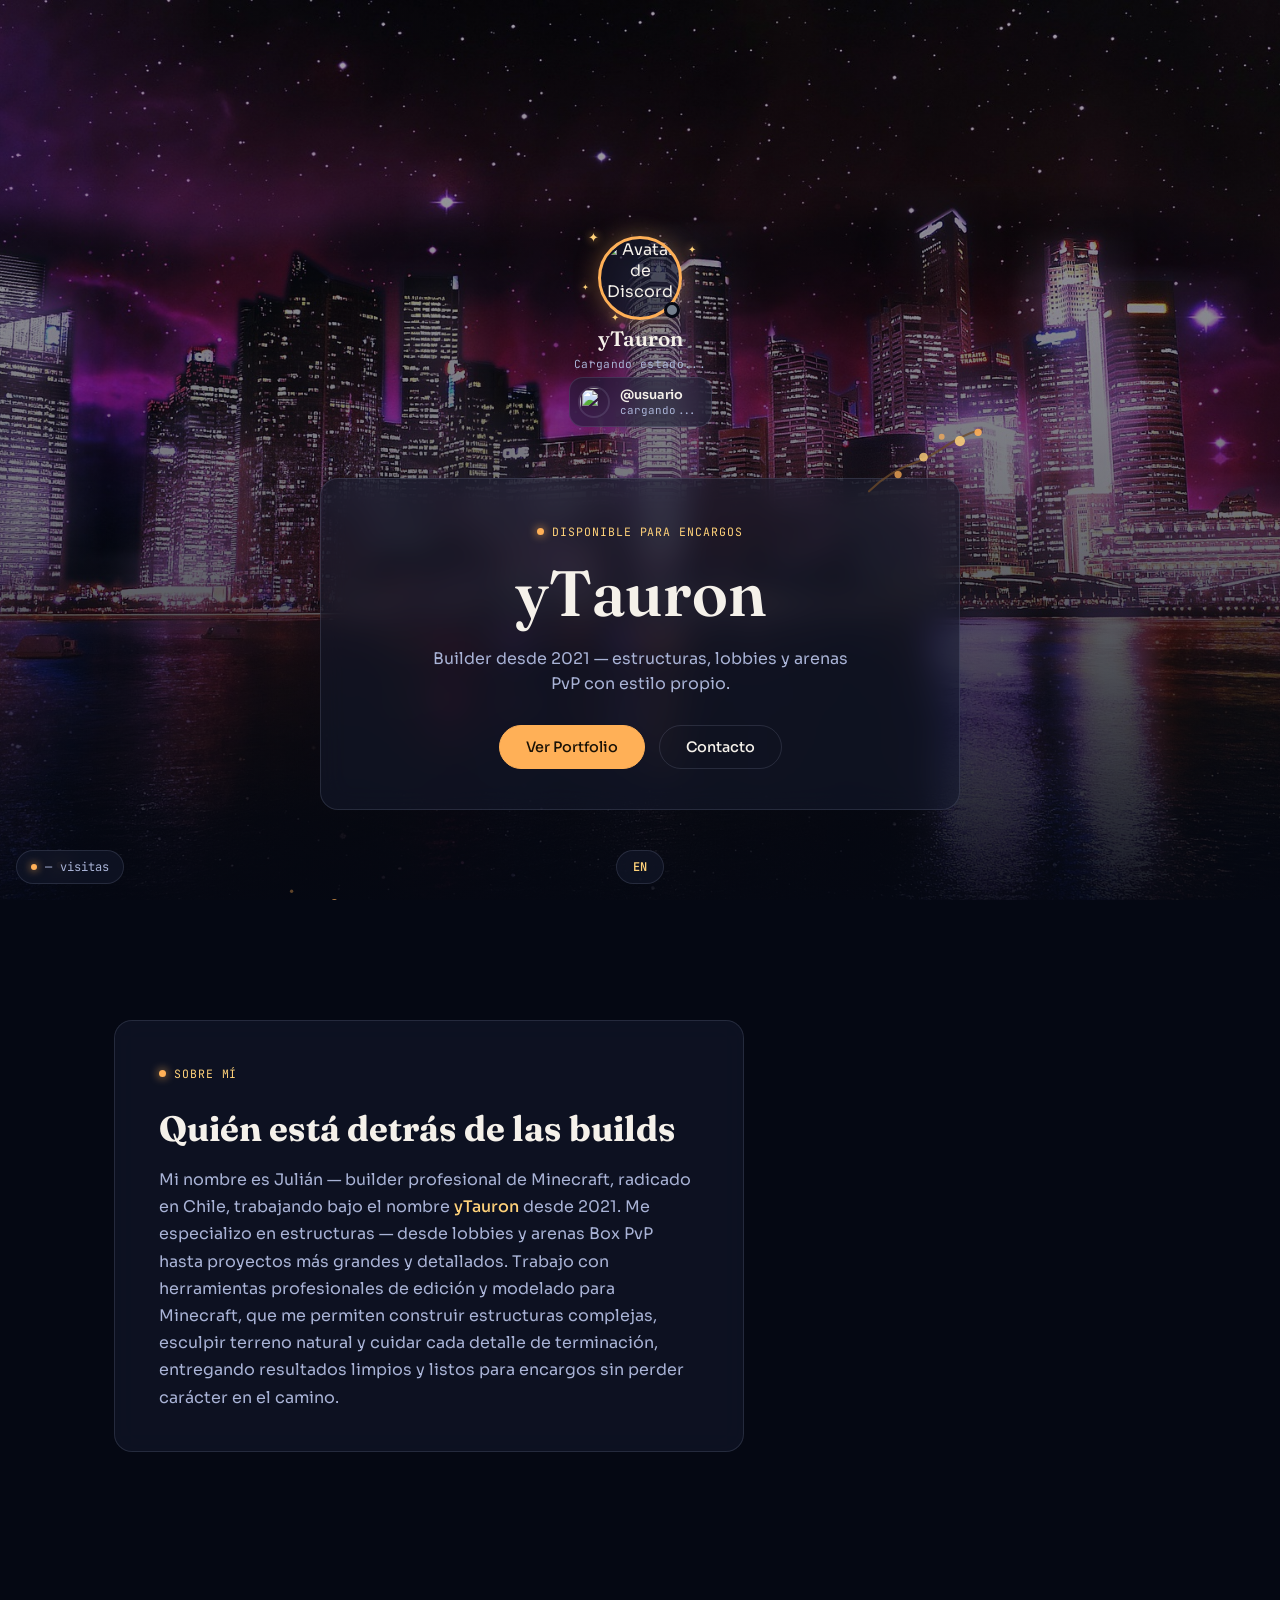
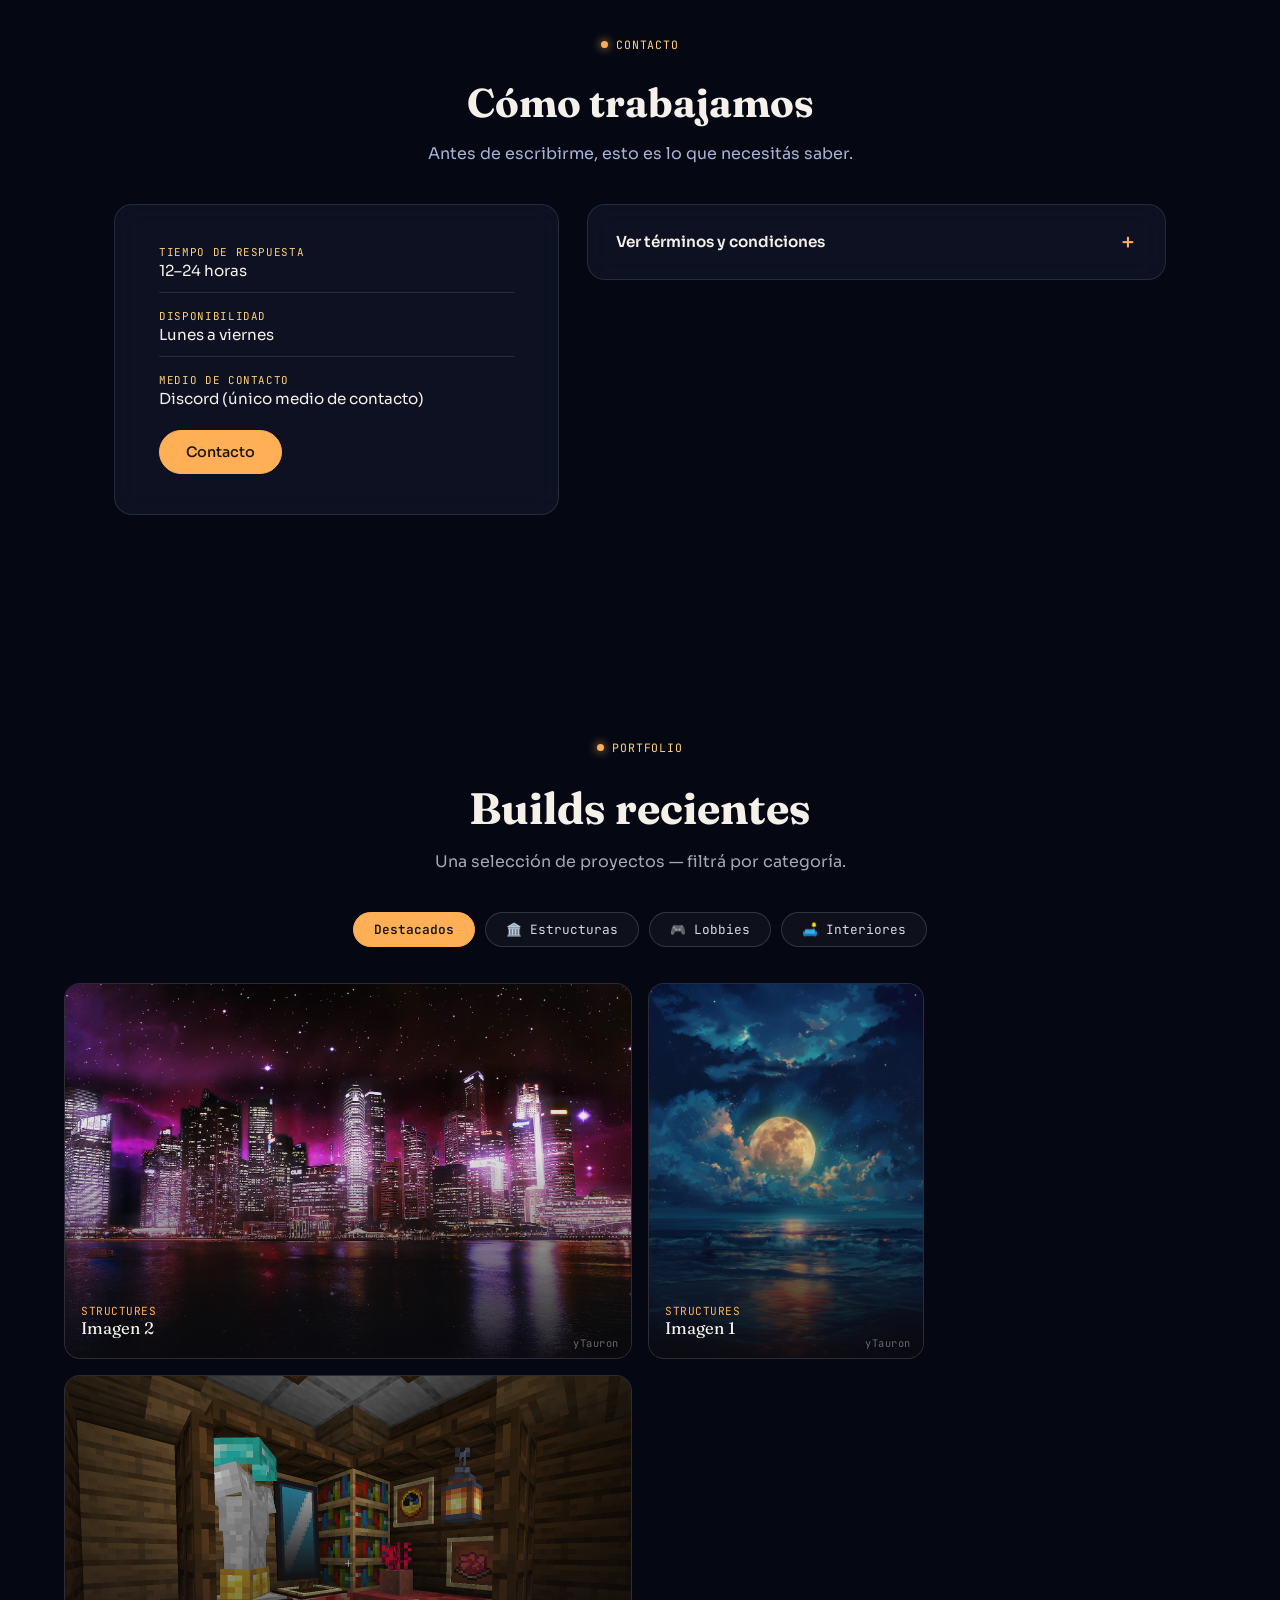
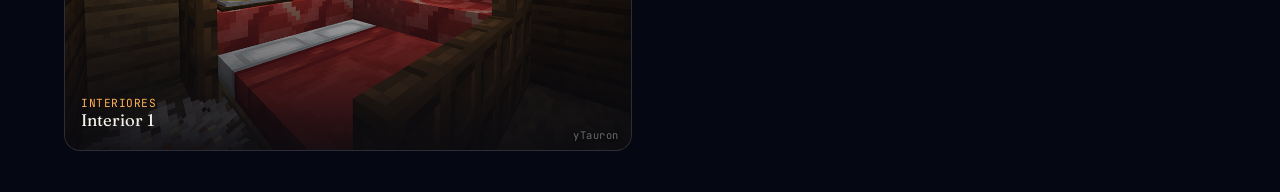
==== commit 15542af4: "Temas alternantes, marca de agua, seccion de contacto y terminos, navegacion del lightbox, ajustes d" ====
--- a/index.html
+++ b/index.html
@@ -33,9 +33,8 @@
   <div class="hero-overlay"></div>
   <canvas id="particles"></canvas>
 
-  <div class="discord-anchor" id="discordAnchorHero" aria-hidden="true"></div>
-
   <div class="hero-content">
+    <div class="discord-anchor" id="discordAnchorHero" aria-hidden="true"></div>
     <div class="panel">
       <div class="rama">
         <svg viewBox="0 0 220 170" fill="none">
@@ -73,6 +72,52 @@
   </div>
 </section>
 
+<section class="contact-terms" id="contact">
+  <div class="contact-terms-header reveal">
+    <span class="eyebrow"><span class="dot"></span><span data-i18n="contact.eyebrow">contact</span></span>
+    <h2 data-i18n="contact.title">Cómo trabajamos</h2>
+    <p data-i18n="contact.subtitle">Antes de escribirme, esto es lo que necesitás saber.</p>
+  </div>
+
+  <div class="contact-terms-grid reveal-stagger">
+    <div class="panel contact-info-card">
+      <div class="contact-info-item">
+        <span class="contact-info-label" data-i18n="contact.response_time_label">Tiempo de respuesta</span>
+        <span class="contact-info-value" data-i18n="contact.response_time_value">12–24 horas</span>
+      </div>
+      <div class="contact-info-item">
+        <span class="contact-info-label" data-i18n="contact.availability_label">Disponibilidad</span>
+        <span class="contact-info-value" data-i18n="contact.availability_value">Lunes a viernes</span>
+      </div>
+      <div class="contact-info-item">
+        <span class="contact-info-label" data-i18n="contact.method_label">Medio de contacto</span>
+        <span class="contact-info-value" data-i18n="contact.method_value">Discord (único medio de contacto)</span>
+      </div>
+      <a href="https://discord.com/users/847591632890363954" target="_blank" rel="noopener" class="btn btn-primary" data-i18n="hero.cta_contact">Contact</a>
+    </div>
+
+    <div class="panel terms-card">
+      <button class="terms-toggle" id="termsToggleBtn" aria-expanded="false" aria-controls="termsContentWrap">
+        <span data-i18n="contact.terms_toggle">Ver términos y condiciones</span>
+        <span class="terms-toggle-icon">＋</span>
+      </button>
+      <div class="terms-content-wrap" id="termsContentWrap">
+        <div class="terms-content" id="termsContent">
+          <ul>
+            <li data-i18n="contact.terms_deposit"></li>
+            <li data-i18n="contact.terms_cancellation"></li>
+            <li data-i18n="contact.terms_revisions"></li>
+            <li data-i18n="contact.terms_delivery"></li>
+            <li data-i18n="contact.terms_payment"></li>
+            <li data-i18n="contact.terms_restrictions"></li>
+            <li data-i18n="contact.terms_ownership"></li>
+          </ul>
+        </div>
+      </div>
+    </div>
+  </div>
+</section>
+
 <section class="portfolio-section" id="portfolio">
   <div class="portfolio-header reveal">
     <span class="eyebrow"><span class="dot"></span><span data-i18n="portfolio.eyebrow">portfolio</span></span>
@@ -88,8 +133,11 @@
 <div id="scrollSentinel"></div>
 
 <div class="lightbox" id="lightbox">
+  <button class="lightbox-nav lightbox-prev" id="lightboxPrevBtn" aria-label="Anterior">‹</button>
+  <button class="lightbox-nav lightbox-next" id="lightboxNextBtn" aria-label="Siguiente">›</button>
   <div class="lightbox-content">
     <img id="lightboxImg" src="" alt="">
+    <span class="lightbox-watermark">yTauron</span>
     <div class="lightbox-info">
       <h3 id="lightboxTitle"></h3>
       <div class="coords" id="lightboxCoords"></div>
--- a/css/styles.css
+++ b/css/styles.css
@@ -8,8 +8,34 @@
   --ink-dim: #a9b3d6;
   --glass: rgba(20, 26, 46, 0.55);
   --glass-border: rgba(190, 200, 230, 0.14);
+  --overlay-color: 5, 8, 19;
   --ease: cubic-bezier(0.16, 1, 0.3, 1);
   --player-height: 190px;
+}
+
+html[data-theme="moon"] {
+  --amber: #7ec8ff;
+  --amber-soft: #bfe4ff;
+  --moon: #d8e8ff;
+  --ink-dim: #9fb3cc;
+  --glass: rgba(18, 28, 46, 0.55);
+  --glass-border: rgba(190, 210, 230, 0.16);
+  --overlay-color: 6, 14, 26;
+}
+
+html[data-theme="sepia"] {
+  --amber: #d9a066;
+  --amber-soft: #f0c896;
+  --moon: #e8c9a0;
+  --ink: #f5ead9;
+  --ink-dim: #c9b299;
+  --glass: rgba(46, 34, 22, 0.55);
+  --glass-border: rgba(220, 190, 150, 0.16);
+  --overlay-color: 26, 18, 10;
+}
+
+html {
+  transition: background-color 1.2s ease;
 }
 
 * { box-sizing: border-box; }
@@ -30,6 +56,7 @@
   position: relative;
   width: 100%;
   min-height: 100vh;
+  min-height: 100dvh;
   display: flex;
   align-items: flex-end;
   justify-content: center;
@@ -57,7 +84,8 @@
 .hero-overlay {
   position: absolute;
   inset: 0;
-  background: linear-gradient(180deg, rgba(5,8,19,0.35) 0%, rgba(5,8,19,0.55) 55%, rgba(5,8,19,0.92) 100%);
+  background: linear-gradient(180deg, rgba(var(--overlay-color), 0.35) 0%, rgba(var(--overlay-color), 0.55) 55%, rgba(var(--overlay-color), 0.92) 100%);
+  transition: background 1.2s ease;
 }
 
 #particles {
@@ -73,6 +101,8 @@
   z-index: 2;
   width: 100%;
   display: flex;
+  flex-direction: column;
+  align-items: center;
   justify-content: center;
   padding-bottom: 90px;
 }
@@ -484,17 +514,13 @@
   display: block;
 }
 
-/* ================= Anclas invisibles (marcan posiciones para la animación) ================= */
 .discord-anchor {
-  position: absolute;
-  top: 12%;
-  left: 50%;
-  transform: translateX(-50%);
+  position: relative;
   width: 84px;
-  height: 168px;
+  height: var(--discord-anchor-height, 220px);
+  margin: 0 auto 6px;
   opacity: 0;
   pointer-events: none;
-  z-index: 3;
 }
 
 .discord-card-slot {
@@ -515,7 +541,7 @@
   align-items: center;
   text-align: center;
   gap: 6px;
-  z-index: 40;
+  z-index: 55;
   pointer-events: none;
   transform: translate(-50%, -50%);
   will-change: transform, top, left;
@@ -564,4 +590,237 @@
 @media (max-width: 760px) {
   .discord-floating-card { width: 170px; }
   .discord-subcard-activity { max-width: 110px; }
+}
+.discord-floating-tagline {
+  font-family: 'Sora', sans-serif;
+  font-size: 0.78rem;
+  color: var(--ink-dim);
+  white-space: nowrap;
+  transition: opacity 0.2s ease;
+}
+
+/* Adaptación fina en pantallas chicas o cortas */
+@media (max-width: 760px) {
+  .discord-floating-tagline {
+    font-size: 0.7rem;
+  }
+}
+
+@media (max-height: 700px) {
+  .hero-content {
+    padding-bottom: 40px;
+  }
+}
+
+@media (max-width: 380px) {
+  .discord-floating-card {
+    width: 150px;
+  }
+  .discord-floating-avatar-wrap {
+    width: 64px;
+    height: 64px;
+  }
+  .discord-floating-name {
+    font-size: 1.05rem;
+  }
+}
+/* ================= Tooltips de herramientas ================= */
+.tool-tip {
+  position: relative;
+  cursor: help;
+  border-bottom: 1px dashed var(--amber-soft);
+}
+
+.tool-tip::after {
+  content: attr(data-tooltip);
+  position: absolute;
+  bottom: 125%;
+  left: 50%;
+  transform: translateX(-50%) translateY(4px);
+  background: #0e0e16;
+  color: var(--ink);
+  border: 1px solid var(--glass-border);
+  padding: 8px 12px;
+  border-radius: 8px;
+  font-family: 'Sora', sans-serif;
+  font-size: 0.75rem;
+  font-weight: 400;
+  line-height: 1.4;
+  white-space: normal;
+  width: max-content;
+  max-width: 220px;
+  text-align: left;
+  opacity: 0;
+  pointer-events: none;
+  transition: opacity 0.2s ease, transform 0.2s ease;
+  z-index: 20;
+  box-shadow: 0 8px 20px rgba(0,0,0,0.4);
+}
+
+.tool-tip:hover::after,
+.tool-tip:focus::after {
+  opacity: 1;
+  transform: translateX(-50%) translateY(-4px);
+}
+
+@media (pointer: coarse) {
+  .tool-tip::after {
+    max-width: 180px;
+  }
+}
+/* ================= Sección Contacto / Términos ================= */
+.contact-terms {
+  padding: 60px 24px 120px;
+  max-width: 1100px;
+  margin: 0 auto;
+}
+
+.contact-terms-header {
+  text-align: center;
+  margin-bottom: 40px;
+}
+
+.contact-terms-header h2 {
+  font-family: 'Fraunces', serif;
+  font-size: clamp(1.8rem, 3.5vw, 2.5rem);
+  color: var(--ink);
+  margin: 12px 0 8px;
+}
+
+.contact-terms-header p {
+  color: var(--ink-dim);
+  font-family: 'Sora', sans-serif;
+}
+
+.contact-terms-grid {
+  display: grid;
+  grid-template-columns: 1fr 1.3fr;
+  gap: 28px;
+  align-items: start;
+}
+
+@media (max-width: 760px) {
+  .contact-terms-grid { grid-template-columns: 1fr; }
+}
+
+.contact-info-card {
+  max-width: none;
+  width: auto;
+  text-align: left;
+  display: flex;
+  flex-direction: column;
+  gap: 16px;
+}
+
+.contact-info-item {
+  display: flex;
+  flex-direction: column;
+  gap: 2px;
+  padding-bottom: 12px;
+  border-bottom: 1px solid var(--glass-border);
+}
+
+.contact-info-item:last-of-type {
+  border-bottom: none;
+  padding-bottom: 0;
+}
+
+.contact-info-label {
+  font-family: 'JetBrains Mono', monospace;
+  font-size: 0.68rem;
+  text-transform: uppercase;
+  letter-spacing: 0.06em;
+  color: var(--amber-soft);
+}
+
+.contact-info-value {
+  font-family: 'Sora', sans-serif;
+  font-size: 0.95rem;
+  color: var(--ink);
+}
+
+.contact-info-card .btn {
+  align-self: flex-start;
+  margin-top: 6px;
+}
+
+.terms-card {
+  max-width: none;
+  width: auto;
+  text-align: left;
+  padding: 0;
+  overflow: hidden;
+}
+
+.terms-toggle {
+  width: 100%;
+  display: flex;
+  align-items: center;
+  justify-content: space-between;
+  background: transparent;
+  border: none;
+  color: var(--ink);
+  font-family: 'Sora', sans-serif;
+  font-weight: 600;
+  font-size: 0.95rem;
+  padding: 24px 28px;
+  cursor: pointer;
+}
+
+.terms-toggle-icon {
+  font-size: 1.2rem;
+  color: var(--amber);
+  transition: transform 0.3s var(--ease);
+}
+
+.terms-toggle[aria-expanded="true"] .terms-toggle-icon {
+  transform: rotate(45deg);
+}
+
+.terms-content-wrap {
+  display: grid;
+  grid-template-rows: 0fr;
+  transition: grid-template-rows 0.4s var(--ease);
+}
+
+.terms-content-wrap.open {
+  grid-template-rows: 1fr;
+}
+
+.terms-content {
+  overflow: hidden;
+}
+
+.terms-content ul {
+  margin: 0;
+  padding: 0 28px 24px;
+  list-style: none;
+  display: flex;
+  flex-direction: column;
+  gap: 14px;
+}
+
+.terms-content li {
+  position: relative;
+  padding-left: 18px;
+  color: var(--ink-dim);
+  font-family: 'Sora', sans-serif;
+  font-size: 0.88rem;
+  line-height: 1.6;
+}
+
+.terms-content li::before {
+  content: '';
+  position: absolute;
+  left: 0;
+  top: 8px;
+  width: 6px;
+  height: 6px;
+  border-radius: 50%;
+  background: var(--amber);
+}
+
+@media (prefers-reduced-motion: reduce) {
+  .terms-content-wrap { transition: none; }
+  .terms-toggle-icon { transition: none; }
 }
--- a/css/portfolio.css
+++ b/css/portfolio.css
@@ -246,4 +246,42 @@
 .lightbox-close:hover {
   border-color: #ffb057;
   color: #ffb057;
+}
+.lightbox-nav {
+  position: absolute;
+  top: 50%;
+  transform: translateY(-50%);
+  width: 48px;
+  height: 48px;
+  border-radius: 50%;
+  border: 1px solid rgba(255, 255, 255, 0.2);
+  background: rgba(0, 0, 0, 0.5);
+  color: #f5f0e8;
+  font-size: 1.6rem;
+  line-height: 1;
+  cursor: pointer;
+  display: flex;
+  align-items: center;
+  justify-content: center;
+  z-index: 210;
+  transition: border-color 0.25s ease, color 0.25s ease, background 0.25s ease;
+}
+
+.lightbox-nav:hover {
+  border-color: #ffb057;
+  color: #ffb057;
+  background: rgba(0, 0, 0, 0.7);
+}
+
+.lightbox-prev { left: 16px; }
+.lightbox-next { right: 16px; }
+
+@media (max-width: 700px) {
+  .lightbox-nav {
+    width: 40px;
+    height: 40px;
+    font-size: 1.3rem;
+  }
+  .lightbox-prev { left: 8px; }
+  .lightbox-next { right: 8px; }
 }
--- a/css/responsive.css
+++ b/css/responsive.css
@@ -71,4 +71,29 @@
   .lightbox-info h3 {
     font-size: 1.2rem;
   }
+}
+.bento-item::before {
+  content: 'yTauron';
+  position: absolute;
+  bottom: 8px;
+  right: 12px;
+  font-family: 'JetBrains Mono', monospace;
+  font-size: 0.65rem;
+  letter-spacing: 0.05em;
+  color: rgba(255, 255, 255, 0.4);
+  text-shadow: 0 1px 3px rgba(0,0,0,0.7);
+  pointer-events: none;
+  z-index: 4;
+}
+
+.lightbox-watermark {
+  position: absolute;
+  bottom: 14px;
+  right: 20px;
+  font-family: 'JetBrains Mono', monospace;
+  font-size: 0.72rem;
+  color: rgba(255, 255, 255, 0.4);
+  text-shadow: 0 1px 3px rgba(0,0,0,0.7);
+  pointer-events: none;
+  z-index: 5;
 }
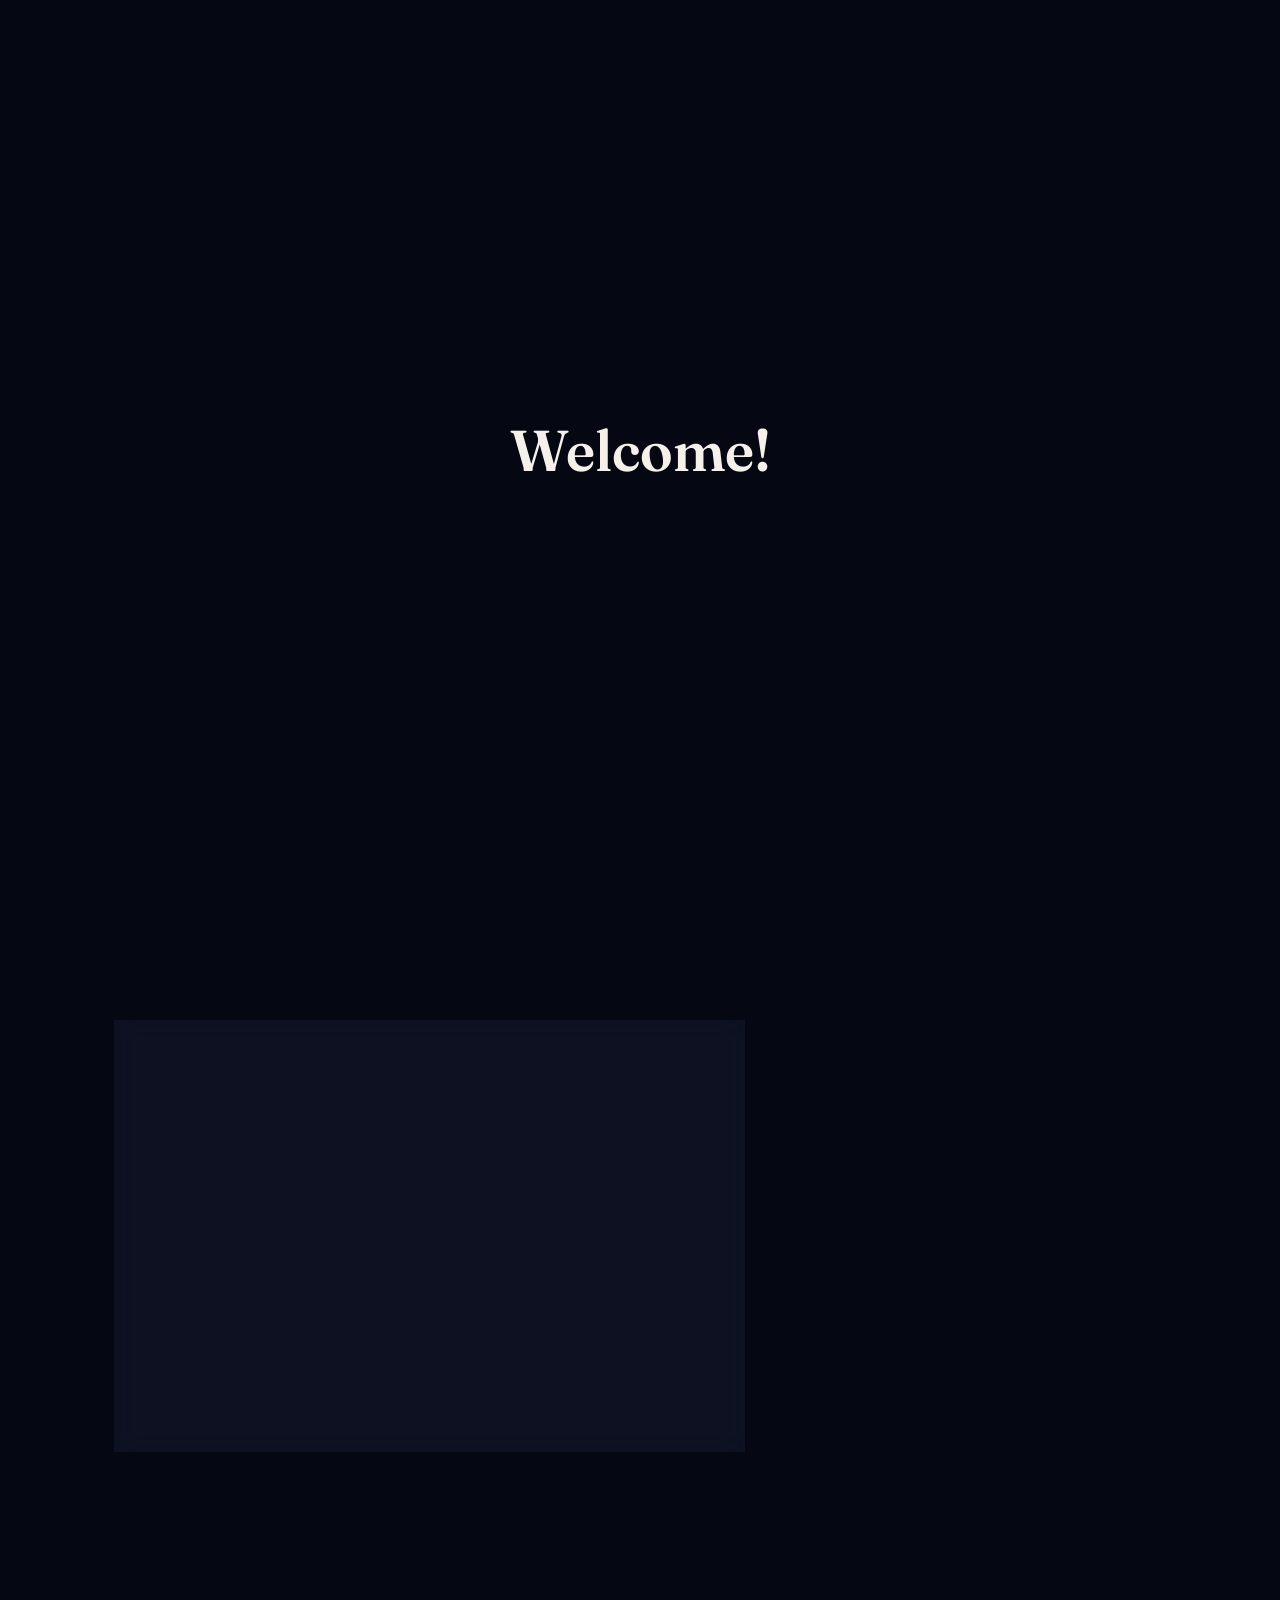
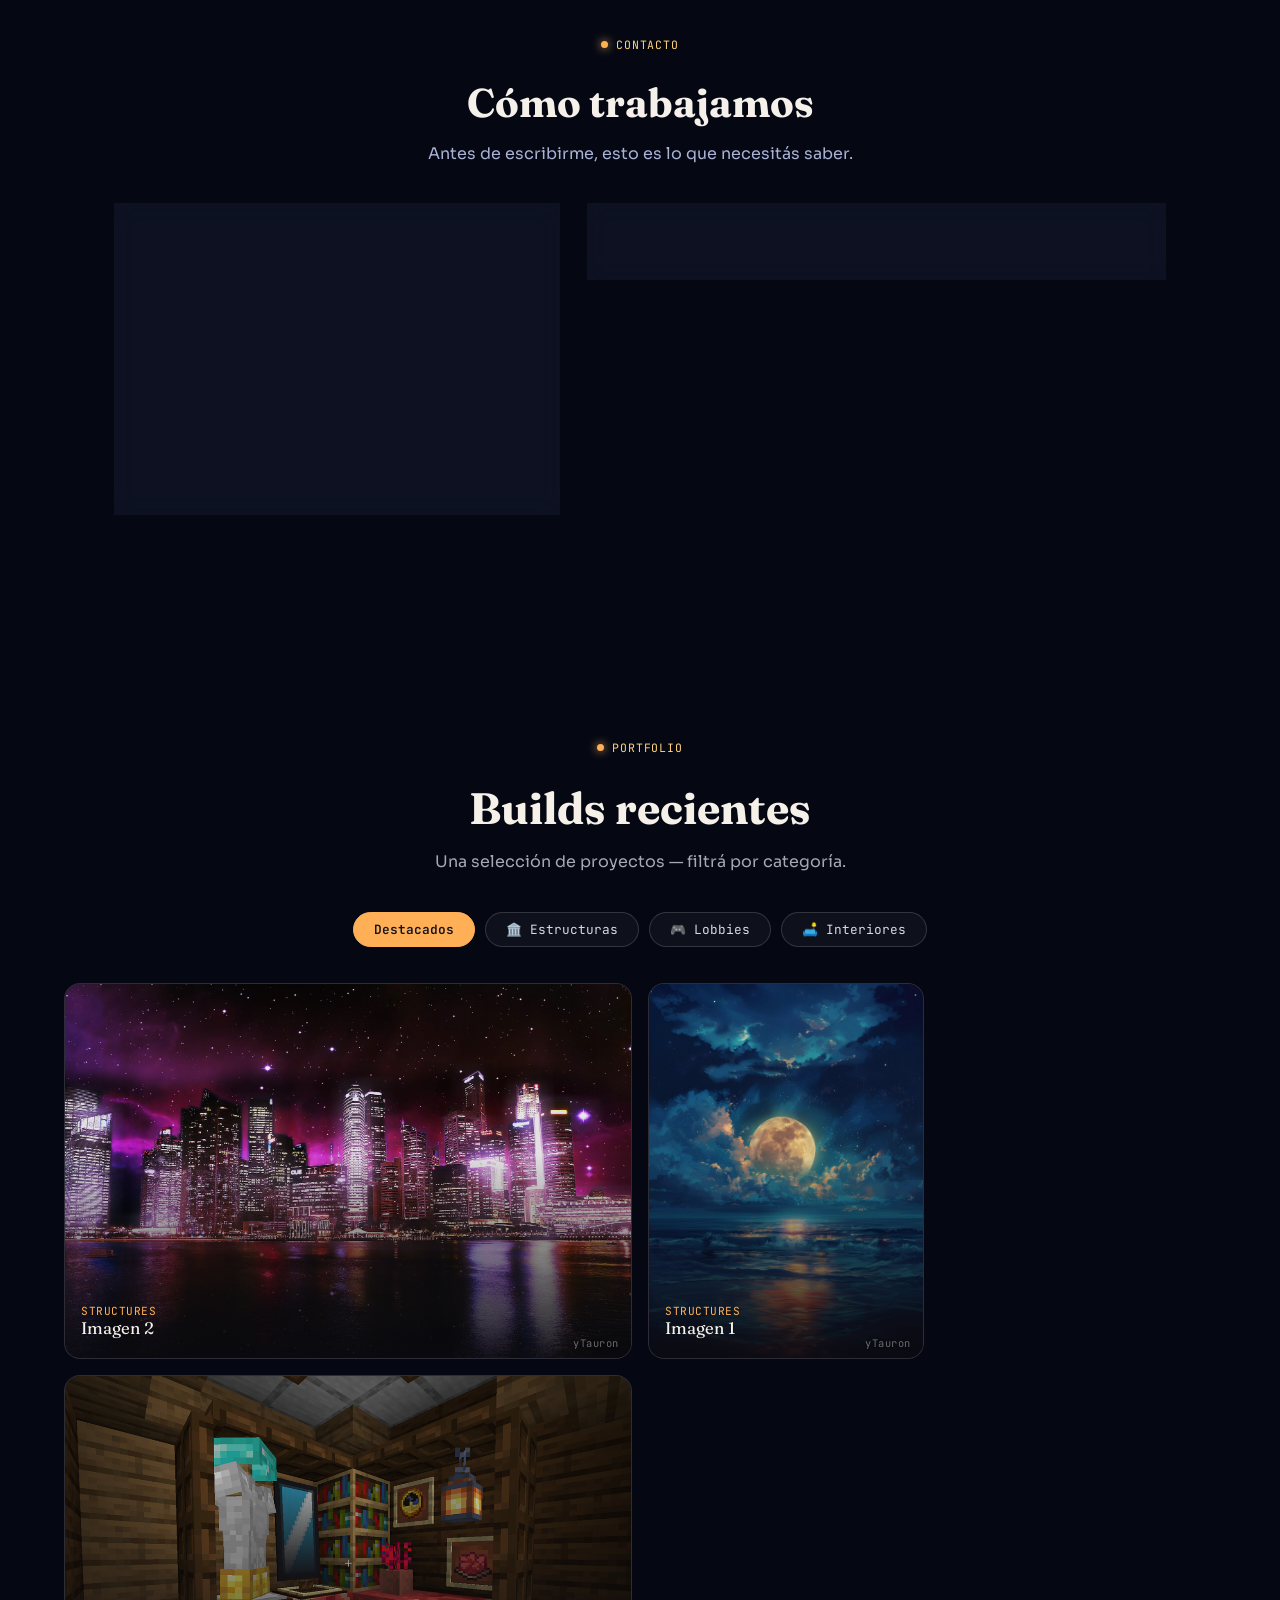
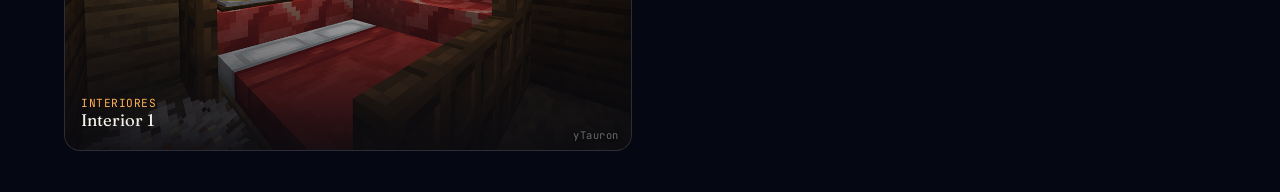
==== commit ebb76c44: "bienvenida animacion nsxd" ====
--- a/index.html
+++ b/index.html
@@ -26,6 +26,17 @@
 <link rel="stylesheet" href="css/responsive.css">
 </head>
 <body>
+
+<body>
+
+<div class="curtain-intro" id="curtainIntro">
+  <div class="curtain-panel curtain-left"></div>
+  <div class="curtain-panel curtain-right"></div>
+  <div class="curtain-greeting" id="curtainGreeting">
+    <span class="greeting-text greeting-es">¡Bienvenido!</span>
+    <span class="greeting-text greeting-en">Welcome!</span>
+  </div>
+</div>
 
 <section class="hero">
   <div class="hero-bg-a"></div>
--- a/css/styles.css
+++ b/css/styles.css
@@ -823,4 +823,163 @@
 @media (prefers-reduced-motion: reduce) {
   .terms-content-wrap { transition: none; }
   .terms-toggle-icon { transition: none; }
+}
+/* ================= Pantalla de bienvenida ================= */
+.intro-screen {
+  position: fixed;
+  inset: 0;
+  z-index: 9999;
+  background: var(--bg-deep);
+  display: flex;
+  align-items: center;
+  justify-content: center;
+  transition: opacity 0.9s ease, filter 0.9s ease;
+}
+
+.intro-screen.fade-out {
+  opacity: 0;
+  filter: blur(24px);
+  pointer-events: none;
+}
+
+.intro-content {
+  text-align: center;
+}
+
+.intro-logo {
+  font-family: 'Fraunces', serif;
+  font-weight: 600;
+  font-size: clamp(2.4rem, 8vw, 4rem);
+  color: var(--ink);
+  opacity: 0;
+  transform: translateY(16px);
+  animation: introTextIn 0.9s cubic-bezier(0.16,1,0.3,1) 0.15s forwards;
+}
+
+.intro-tagline {
+  font-family: 'JetBrains Mono', monospace;
+  font-size: 0.72rem;
+  letter-spacing: 0.08em;
+  text-transform: uppercase;
+  color: var(--amber-soft);
+  margin-top: 10px;
+  opacity: 0;
+  transform: translateY(10px);
+  animation: introTextIn 0.9s cubic-bezier(0.16,1,0.3,1) 0.4s forwards;
+}
+
+.intro-loader {
+  display: flex;
+  gap: 6px;
+  justify-content: center;
+  margin-top: 26px;
+  opacity: 0;
+  animation: introFadeIn 0.6s ease 0.65s forwards;
+}
+
+.intro-loader span {
+  width: 6px;
+  height: 6px;
+  border-radius: 50%;
+  background: var(--amber);
+  animation: introDotPulse 1.2s ease-in-out infinite;
+}
+
+.intro-loader span:nth-child(2) { animation-delay: 0.15s; }
+.intro-loader span:nth-child(3) { animation-delay: 0.3s; }
+
+@keyframes introTextIn {
+  to { opacity: 1; transform: translateY(0); }
+}
+
+@keyframes introFadeIn {
+  to { opacity: 1; }
+}
+
+@keyframes introDotPulse {
+  0%, 100% { opacity: 0.3; transform: scale(0.8); }
+  50% { opacity: 1; transform: scale(1.2); }
+}
+
+body.intro-active {
+  overflow: hidden;
+}
+
+@media (prefers-reduced-motion: reduce) {
+  .intro-screen { display: none; }
+}
+/* ================= Intro tipo telón ================= */
+.curtain-intro {
+  position: fixed;
+  inset: 0;
+  z-index: 9999;
+  pointer-events: none;
+}
+
+.curtain-panel {
+  position: absolute;
+  top: 0;
+  width: 50%;
+  height: 100%;
+  background: var(--bg-deep);
+  transition: transform 1s cubic-bezier(0.76, 0, 0.24, 1);
+}
+
+.curtain-left { left: 0; }
+.curtain-right { right: 0; }
+
+.curtain-intro.opening .curtain-left {
+  transform: translateX(-100%);
+}
+.curtain-intro.opening .curtain-right {
+  transform: translateX(100%);
+}
+
+.curtain-greeting {
+  position: absolute;
+  inset: 0;
+  display: flex;
+  align-items: center;
+  justify-content: center;
+  z-index: 2;
+}
+
+.greeting-text {
+  position: absolute;
+  font-family: 'Fraunces', serif;
+  font-weight: 600;
+  font-size: clamp(2.2rem, 7vw, 3.6rem);
+  color: var(--ink);
+  opacity: 0;
+  transform: translateY(14px);
+}
+
+.greeting-text.show {
+  animation: greetingPulse 1s cubic-bezier(0.16,1,0.3,1) forwards;
+}
+
+.greeting-text.hide {
+  animation: greetingOut 0.4s ease forwards;
+}
+
+@keyframes greetingPulse {
+  0% { opacity: 0; transform: translateY(14px); }
+  100% { opacity: 1; transform: translateY(0); }
+}
+
+@keyframes greetingOut {
+  0% { opacity: 1; transform: translateY(0); }
+  100% { opacity: 0; transform: translateY(-14px); }
+}
+
+body.curtain-active {
+  overflow: hidden;
+}
+
+@media (prefers-reduced-motion: reduce) {
+  .curtain-intro { display: none; }
+}
+
+@media (max-width: 600px) {
+  .curtain-panel { width: 50%; }
 }
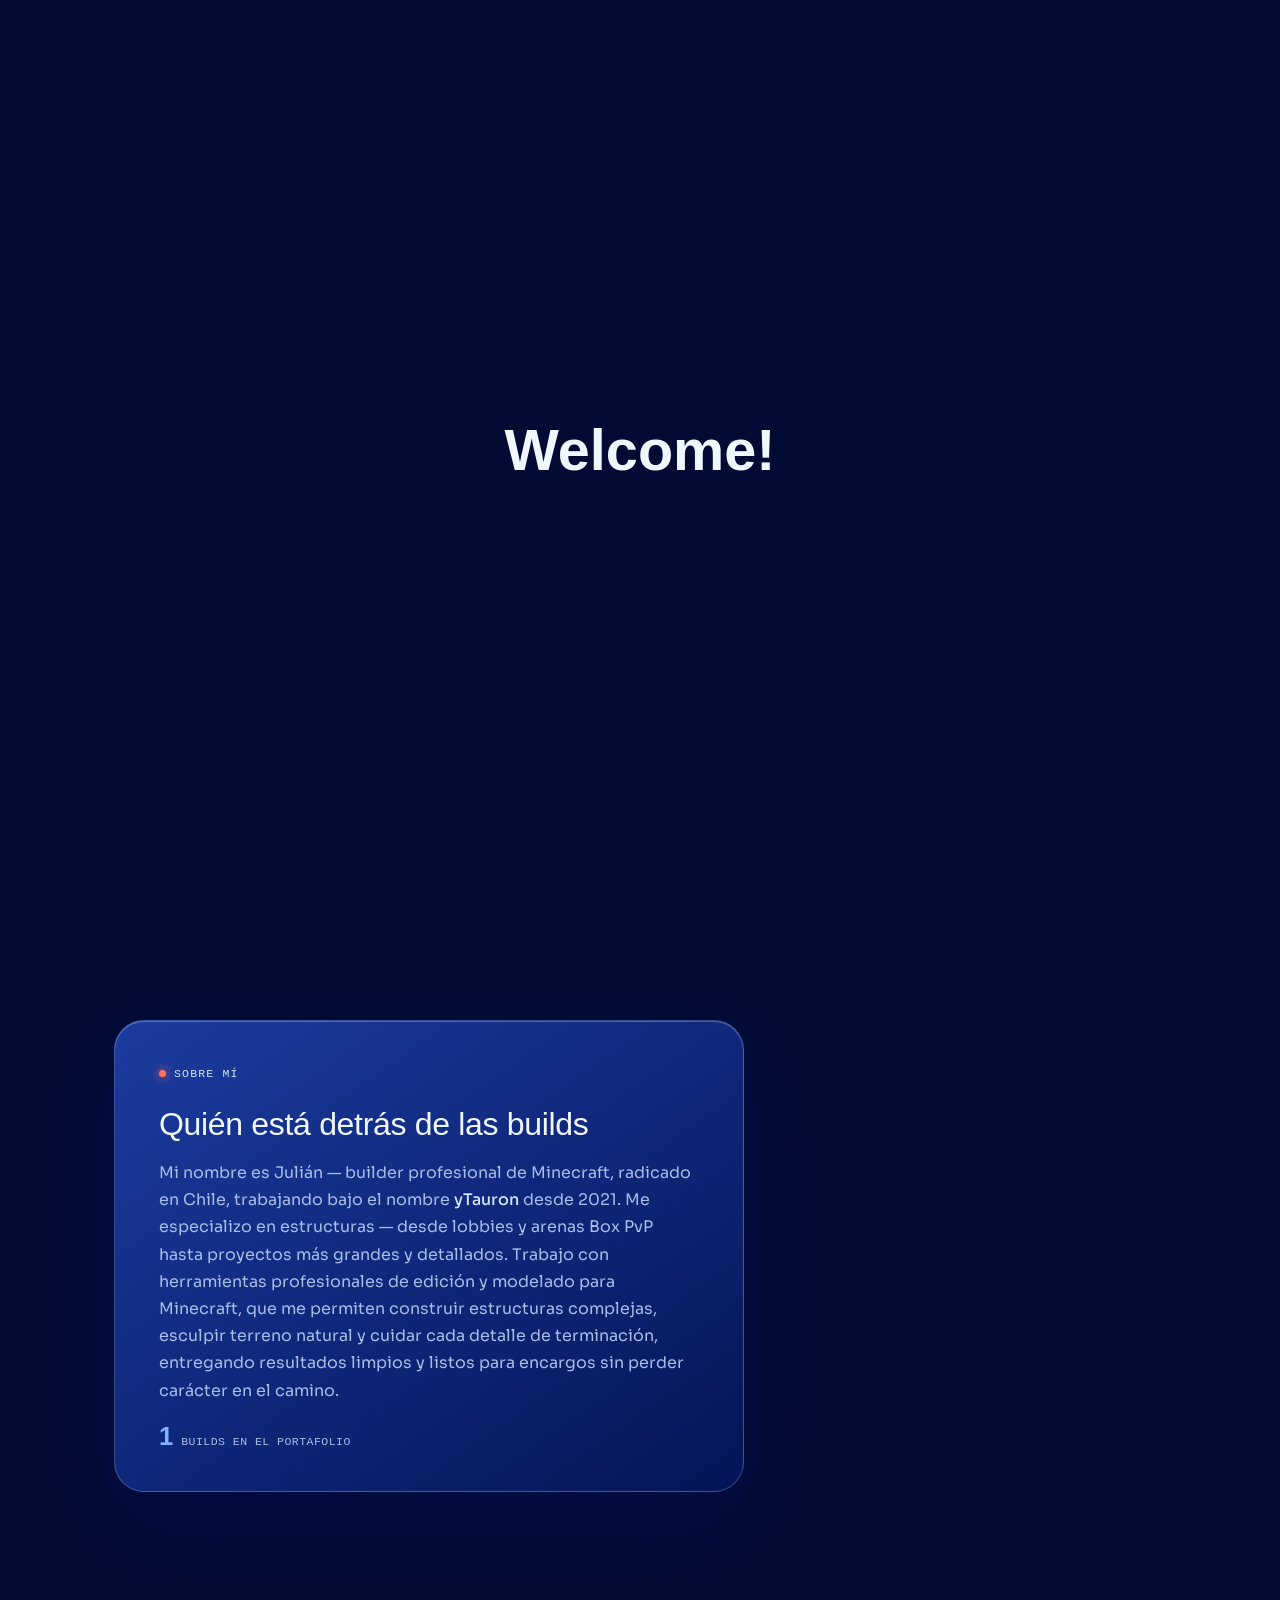
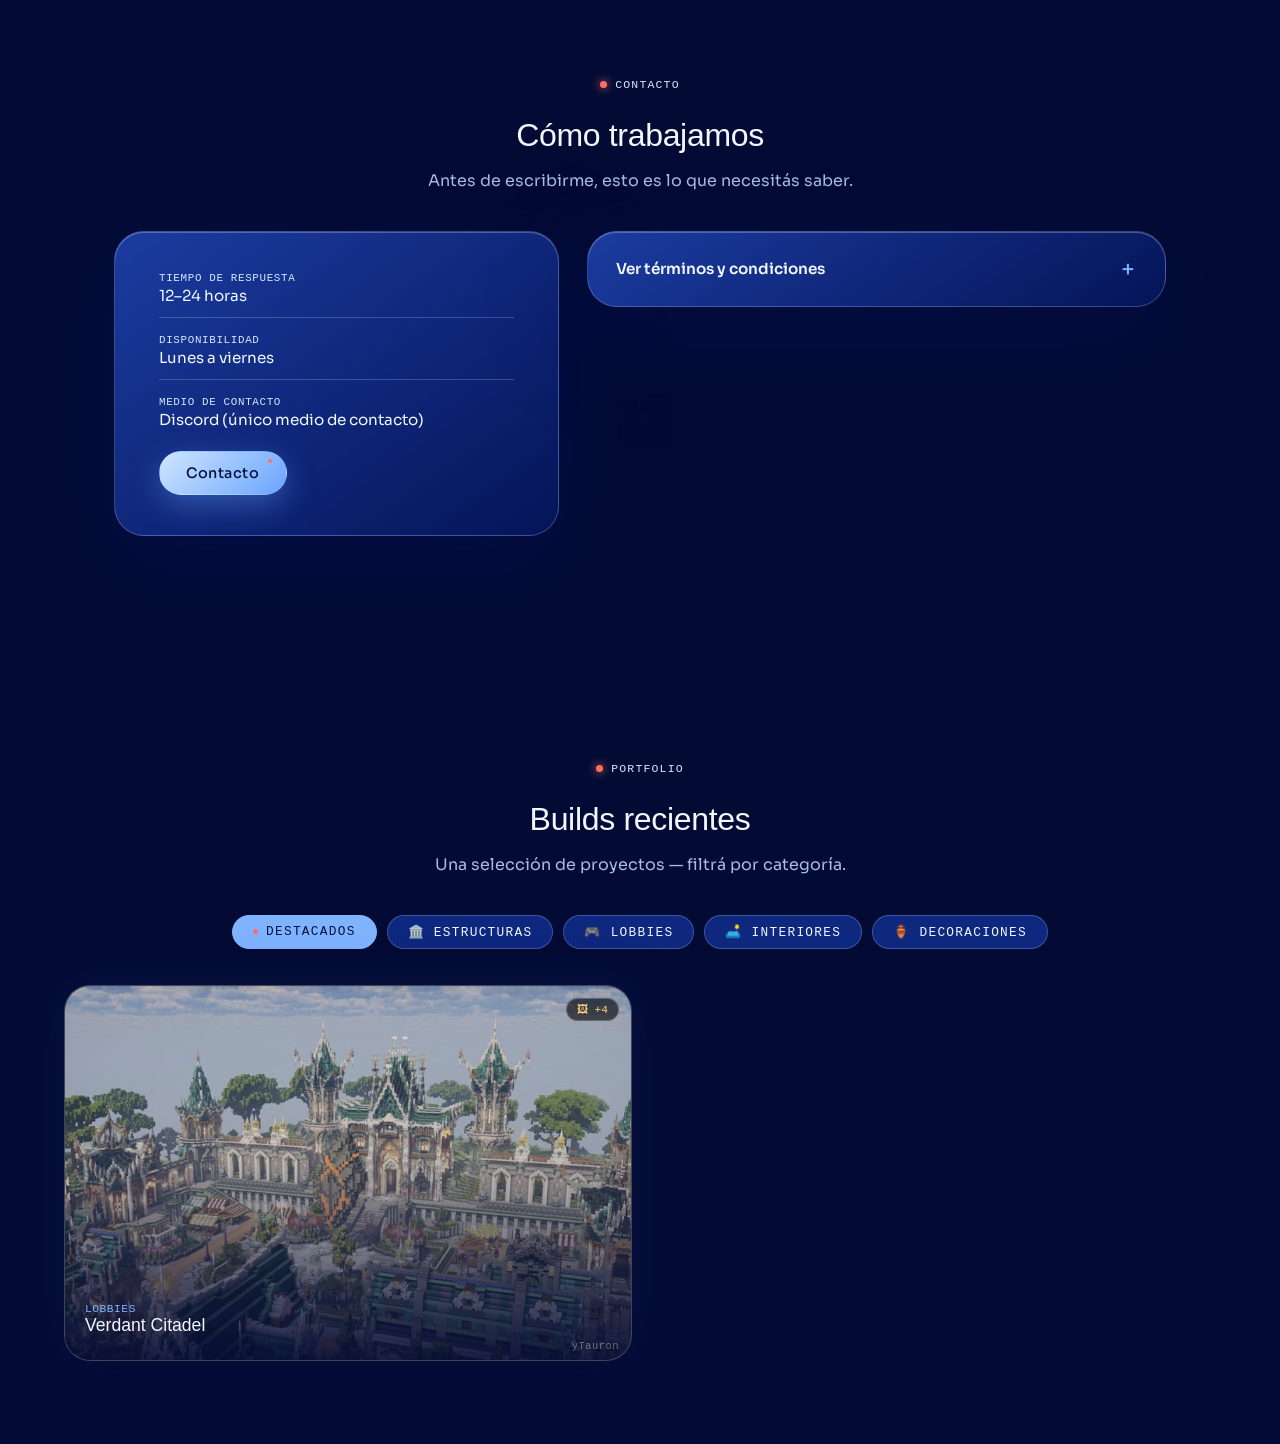
==== commit 22232fba: "Nueva versión completa del portfolio" ====
--- a/index.html
+++ b/index.html
@@ -18,29 +18,84 @@
 <!-- Favicon -->
 <link rel="icon" type="image/png" href="assets/images/favicon.png">
 
+<script>
+/* Elige el tema ANTES de pintar la página (sin parpadeo).
+   - Al cargar: tema al azar.
+   - Si la persona eligió uno a mano, se mantiene durante la sesión. */
+(function () {
+  var IDS = ['city', 'moon', 'sepia', 'gothic', 'cobalto', 'aire', 'pop'];
+  var t = 'city';
+  try {
+    var cur = sessionStorage.getItem('ytauron_theme');
+    var user = sessionStorage.getItem('ytauron_theme_user') === '1';
+    t = (cur && IDS.indexOf(cur) > -1 && user) ? cur : IDS[Math.floor(Math.random() * IDS.length)];
+    sessionStorage.setItem('ytauron_theme', t);
+  } catch (e) {}
+  document.documentElement.setAttribute('data-theme', t);
+})();
+</script>
+
+
 <link rel="preconnect" href="https://fonts.googleapis.com">
 <link href="https://fonts.googleapis.com/css2?family=Fraunces:opsz,wght@9..144,300..700&family=Sora:wght@300;400;500;600&family=JetBrains+Mono:wght@400;500&display=swap" rel="stylesheet">
 
 <link rel="stylesheet" href="css/styles.css">
 <link rel="stylesheet" href="css/portfolio.css">
+<link rel="stylesheet" href="css/themes.css">
+<link rel="stylesheet" href="css/themes-new.css">
+<link rel="stylesheet" href="css/nav.css">
+<link rel="stylesheet" href="css/viewer.css">
+<link rel="stylesheet" href="css/project.css">
 <link rel="stylesheet" href="css/responsive.css">
 </head>
 <body>
 
-<body>
-
 <div class="curtain-intro" id="curtainIntro">
-  <div class="curtain-panel curtain-left"></div>
-  <div class="curtain-panel curtain-right"></div>
   <div class="curtain-greeting" id="curtainGreeting">
     <span class="greeting-text greeting-es">¡Bienvenido!</span>
     <span class="greeting-text greeting-en">Welcome!</span>
   </div>
+  <div class="curtain-ask" id="curtainAsk">
+    <p class="curtain-ask-title" data-i18n="intro.question">¿Querés escuchar la playlist mientras explorás el portfolio?</p>
+    <div class="curtain-ask-actions">
+      <button class="btn btn-primary" id="introMusicYes" data-i18n="intro.yes">🎵 Sí, con música</button>
+      <button class="btn btn-ghost" id="introMusicNo" data-i18n="intro.no">Continuar sin música</button>
+    </div>
+    <button class="curtain-ask-lang" data-lang-toggle>EN</button>
+  </div>
 </div>
 
-<section class="hero">
+<div class="theme-bg" aria-hidden="true"></div>
+
+<header class="site-nav" id="siteNav">
+  <nav class="nav-inner" aria-label="Principal">
+    <a href="index.html#hero" class="nav-logo">yTauron</a>
+    <button class="nav-burger" id="navBurger" aria-label="Menú" aria-expanded="false"><span></span><span></span><span></span></button>
+    <div class="nav-panel" id="navPanel">
+      <ul class="nav-links" id="navLinks">
+        <li><a href="index.html#hero" data-nav="hero" data-i18n="nav.home">Inicio</a></li>
+        <li><a href="index.html#about" data-nav="about" data-i18n="nav.about">Sobre mí</a></li>
+        <li><a href="index.html#portfolio" data-nav="portfolio" data-i18n="nav.portfolio">Portfolio</a></li>
+        <li><a href="index.html#contact" data-nav="contact" class="nav-cta" data-i18n="nav.contact">Contacto</a></li>
+      </ul>
+      <div class="nav-controls">
+        <div class="theme-picker" id="themePicker">
+          <button class="nav-btn" id="themeBtn" type="button" aria-haspopup="listbox" aria-expanded="false">
+            <svg viewBox="0 0 24 24" fill="none" stroke="currentColor" stroke-width="2" stroke-linecap="round" stroke-linejoin="round" aria-hidden="true"><circle cx="13.5" cy="6.5" r="1.2"/><circle cx="17.5" cy="10.5" r="1.2"/><circle cx="8.5" cy="7.5" r="1.2"/><circle cx="6.5" cy="12.5" r="1.2"/><path d="M12 2C6.5 2 2 6.5 2 12s4.5 10 10 10c.9 0 1.5-.7 1.5-1.5 0-.4-.2-.8-.4-1.1-.3-.3-.5-.7-.5-1.1 0-.8.7-1.5 1.5-1.5H16c3.3 0 6-2.7 6-6 0-4.4-4.5-7.8-10-7.8z"/></svg>
+            <span id="themeBtnLabel"></span>
+          </button>
+          <ul class="theme-menu" id="themeMenu" role="listbox"></ul>
+        </div>
+        <button class="nav-btn sound-toggle" id="soundToggle" type="button" aria-label="Sonidos">🔊</button>
+        <button class="nav-btn" data-lang-toggle type="button">EN</button>
+      </div>
+    </div>
+  </nav>
+</header>
+<section class="hero" id="hero">
   <div class="hero-bg-a"></div>
   <div class="hero-bg-b"></div>
+  <div class="hero-bg-c"></div>
   <div class="hero-overlay"></div>
   <canvas id="particles"></canvas>
 
@@ -60,7 +115,7 @@
 
       <div class="eyebrow"><span class="dot"></span><span data-i18n="hero.eyebrow">available for commissions</span></div>
       <h1 id="title">yTauron</h1>
-      <p class="tagline" data-i18n="hero.tagline">Builder since 2021 — structures, lobbies, and PvP arenas with a signature style.</p>
+      <p class="tagline" id="tagline" data-i18n="hero.tagline">Builder since 2021 — structures, lobbies, and PvP arenas with a signature style.</p>
       <div class="cta-row">
         <a href="#portfolio" class="btn btn-primary" data-i18n="hero.cta_portfolio">View Portfolio</a>
         <a href="https://discord.com/users/847591632890363954" target="_blank" rel="noopener" class="btn btn-ghost" data-i18n="hero.cta_contact">Contact</a>
@@ -73,9 +128,22 @@
   <div class="about-grid reveal-stagger">
 
     <div class="panel about-text">
+      <div class="corner-decor top-right" aria-hidden="true">
+        <svg viewBox="0 0 140 100" fill="none">
+          <path d="M130,8 C100,14 80,30 60,38 C40,46 25,58 15,70" stroke="#ffb057" stroke-width="2" stroke-linecap="round" opacity="0.6"/>
+          <circle cx="128" cy="10" r="3" fill="#ffb057" opacity="0.8"/>
+          <circle cx="105" cy="18" r="4" fill="#ffd27a" opacity="0.7"/>
+          <circle cx="80" cy="32" r="2.5" fill="#ffb057" opacity="0.6"/>
+          <circle cx="55" cy="45" r="3" fill="#ffd27a" opacity="0.65"/>
+        </svg>
+      </div>
       <span class="eyebrow"><span class="dot"></span><span data-i18n="about.eyebrow">about</span></span>
       <h2 data-i18n="about.title">Who's behind the builds</h2>
       <p data-i18n-html="about.text"></p>
+      <div class="stats-row">
+        <span class="stat-number" id="buildsCounter">0</span>
+        <span class="stat-label" data-i18n="about.builds_count_label">builds en el portafolio</span>
+      </div>
     </div>
 
     <div class="discord-card-slot" id="discordAnchorAbout" aria-hidden="true"></div>
@@ -92,6 +160,15 @@
 
   <div class="contact-terms-grid reveal-stagger">
     <div class="panel contact-info-card">
+      <div class="corner-decor top-right" aria-hidden="true">
+        <svg viewBox="0 0 140 100" fill="none">
+          <path d="M130,8 C100,14 80,30 60,38 C40,46 25,58 15,70" stroke="#ffb057" stroke-width="2" stroke-linecap="round" opacity="0.6"/>
+          <circle cx="128" cy="10" r="3" fill="#ffb057" opacity="0.8"/>
+          <circle cx="105" cy="18" r="4" fill="#ffd27a" opacity="0.7"/>
+          <circle cx="80" cy="32" r="2.5" fill="#ffb057" opacity="0.6"/>
+          <circle cx="55" cy="45" r="3" fill="#ffd27a" opacity="0.65"/>
+        </svg>
+      </div>
       <div class="contact-info-item">
         <span class="contact-info-label" data-i18n="contact.response_time_label">Tiempo de respuesta</span>
         <span class="contact-info-value" data-i18n="contact.response_time_value">12–24 horas</span>
@@ -108,6 +185,15 @@
     </div>
 
     <div class="panel terms-card">
+      <div class="corner-decor bottom-left" aria-hidden="true">
+        <svg viewBox="0 0 140 100" fill="none">
+          <path d="M130,8 C100,14 80,30 60,38 C40,46 25,58 15,70" stroke="#ffb057" stroke-width="2" stroke-linecap="round" opacity="0.6"/>
+          <circle cx="128" cy="10" r="3" fill="#ffb057" opacity="0.8"/>
+          <circle cx="105" cy="18" r="4" fill="#ffd27a" opacity="0.7"/>
+          <circle cx="80" cy="32" r="2.5" fill="#ffb057" opacity="0.6"/>
+          <circle cx="55" cy="45" r="3" fill="#ffd27a" opacity="0.65"/>
+        </svg>
+      </div>
       <button class="terms-toggle" id="termsToggleBtn" aria-expanded="false" aria-controls="termsContentWrap">
         <span data-i18n="contact.terms_toggle">Ver términos y condiciones</span>
         <span class="terms-toggle-icon">＋</span>
@@ -139,24 +225,68 @@
   <div class="filter-bar reveal" id="filterBar"></div>
 
   <div class="bento-grid" id="bentoGrid"></div>
-</section>
-
-<div id="scrollSentinel"></div>
-
-<div class="lightbox" id="lightbox">
-  <button class="lightbox-nav lightbox-prev" id="lightboxPrevBtn" aria-label="Anterior">‹</button>
-  <button class="lightbox-nav lightbox-next" id="lightboxNextBtn" aria-label="Siguiente">›</button>
-  <div class="lightbox-content">
-    <img id="lightboxImg" src="" alt="">
-    <span class="lightbox-watermark">yTauron</span>
-    <div class="lightbox-info">
-      <h3 id="lightboxTitle"></h3>
-      <div class="coords" id="lightboxCoords"></div>
-      <p class="desc" id="lightboxDesc"></p>
-    </div>
-    <button class="lightbox-close" id="lightboxCloseBtn">✕</button>
-  </div>
-</div>
+  <p class="grid-empty" id="gridEmpty" hidden data-i18n="portfolio.empty">Todavía no hay builds en esta categoría.</p>
+</section>
+
+<section class="project-view" id="projectView" hidden>
+  <div class="project-inner">
+
+    <nav class="crumbs" aria-label="breadcrumb">
+      <button type="button" id="crumbHome" data-i18n="project.crumb_home">Inicio</button><span>/</span>
+      <button type="button" id="crumbPortfolio" data-i18n="project.crumb_portfolio">Portfolio</button><span>/</span>
+      <button type="button" id="crumbCat"></button><span>/</span>
+      <span class="crumb-current" id="crumbTitle" aria-current="page"></span>
+    </nav>
+
+    <h1 class="project-title" id="projectTitle"></h1>
+    <div class="chips" id="projectTags"></div>
+    <div class="project-commission" id="projectCommission" hidden></div>
+
+    <div class="project-main">
+      <div class="project-media">
+        <div class="project-hero" id="projectHero" tabindex="0" role="button">
+          <img id="projectPreview" src="" alt="">
+          <span class="zoom-hint" data-i18n="project.zoom">🔍 Ampliar</span>
+        </div>
+        <div class="project-thumbs" id="projectGallery"></div>
+      </div>
+
+      <aside class="project-side panel">
+        <h2 id="sideTitle"></h2>
+        <div class="side-stat" id="hoursRow" hidden>
+          <span class="side-label" data-i18n="project.hours">Tiempo total de construcción</span>
+          <strong id="projectHours"></strong>
+        </div>
+        <div class="side-row" id="editionRow" hidden><span data-i18n="project.edition">Edición</span><b id="projectEdition"></b></div>
+        <div class="side-row" id="moddedRow" hidden><span data-i18n="project.modded">Con mods</span><b id="projectModded"></b></div>
+        <a href="https://discord.com/users/847591632890363954" target="_blank" rel="noopener" class="btn btn-primary side-cta"><span data-i18n="project.request">Pedir un build similar</span> ↗</a>
+        <small data-i18n="project.request_note">Este proyecto se agregará a tu pedido.</small>
+      </aside>
+    </div>
+
+    <section class="project-inside panel" id="projectInside">
+      <div class="inside-text">
+        <h2 id="insideTitle"></h2>
+        <div id="projectDesc"></div>
+      </div>
+      <div class="inside-images" id="insideImages"></div>
+    </section>
+
+    <section class="project-review panel">
+      <h2 data-i18n="project.client_title">La opinión del cliente</h2>
+      <div class="review-empty">
+        <strong data-i18n="project.client_empty">Sé el primero en dejar una reseña</strong>
+        <p data-i18n="project.client_text">Las reseñas se publican aquí cuando una comisión se completa en Discord.</p>
+        <a href="https://discord.com/users/847591632890363954" target="_blank" rel="noopener" data-i18n="project.client_cta">Empezar un proyecto →</a>
+      </div>
+    </section>
+
+    <button class="more-link" id="projectMore" type="button"></button>
+  </div>
+</section>
+
+<button class="music-toggle" id="musicToggle" type="button"
+        aria-label="Música" aria-expanded="false" aria-controls="musicCardWrap">🎵</button>
 
 <div class="music-card" id="musicCardWrap">
   <div id="musicCard"></div>
@@ -167,7 +297,6 @@
   <span id="visitCount">—</span> <span data-i18n="visits">visits</span>
 </div>
 
-<button class="lang-toggle" id="langToggle">EN</button>
 
 <div class="discord-floating-card" id="discordFloatingCard">
   <div class="discord-floating-avatar-wrap">
@@ -193,8 +322,16 @@
 </div>
 
 <script src="https://open.spotify.com/embed/iframe-api/v1" async></script>
+<script src="js/vendor/lenis.min.js" defer></script>
+<script src="js/scroll.js" defer></script>
 <script src="js/i18n.js" defer></script>
+<script src="js/themes.js" defer></script>
+<script src="js/nav.js" defer></script>
+<script src="js/viewer.js" defer></script>
 <script src="js/portfolio.js" defer></script>
+<script src="js/project.js" defer></script>
+<script src="js/perf.js" defer></script>
+<script src="js/sound.js" defer></script>
 <script src="js/script.js" defer></script>
 <script data-goatcounter="https://ytauron-portfolio.goatcounter.com/count"
         async src="//gc.zgo.at/count.js"></script>
--- a/css/styles.css
+++ b/css/styles.css
@@ -10,7 +10,6 @@
   --glass-border: rgba(190, 200, 230, 0.14);
   --overlay-color: 5, 8, 19;
   --ease: cubic-bezier(0.16, 1, 0.3, 1);
-  --player-height: 190px;
 }
 
 html[data-theme="moon"] {
@@ -45,7 +44,7 @@
   padding: 0;
   background: var(--bg-deep);
   color: var(--ink);
-  font-family: 'Sora', sans-serif;
+  font-family: var(--font-body);
   overflow-x: hidden;
 }
 
@@ -139,7 +138,7 @@
   display: inline-flex;
   align-items: center;
   gap: 8px;
-  font-family: 'JetBrains Mono', monospace;
+  font-family: var(--font-mono);
   font-size: 0.72rem;
   letter-spacing: 0.08em;
   text-transform: uppercase;
@@ -163,7 +162,7 @@
 
 /* ================= Title / tagline ================= */
 h1#title {
-  font-family: 'Fraunces', serif;
+  font-family: var(--font-display);
   font-weight: 600;
   font-size: clamp(2.4rem, 6vw, 4rem);
   margin: 0 0 14px;
@@ -171,7 +170,7 @@
 }
 
 .tagline {
-  font-family: 'Sora', sans-serif;
+  font-family: var(--font-body);
   color: var(--ink-dim);
   font-size: 1rem;
   max-width: 440px;
@@ -191,7 +190,7 @@
   display: inline-block;
   padding: 12px 26px;
   border-radius: 999px;
-  font-family: 'Sora', sans-serif;
+  font-family: var(--font-body);
   font-size: 0.9rem;
   font-weight: 500;
   cursor: pointer;
@@ -243,14 +242,14 @@
 }
 
 .about-text h2 {
-  font-family: 'Fraunces', serif;
+  font-family: var(--font-display);
   font-size: clamp(1.6rem, 3vw, 2.2rem);
   color: var(--ink);
   margin: 12px 0 16px;
 }
 
 .about-text p {
-  font-family: 'Sora', sans-serif;
+  font-family: var(--font-body);
   color: var(--ink-dim);
   line-height: 1.7;
   font-size: 1rem;
@@ -281,35 +280,46 @@
 .discord-status-dot.offline { background: #747f8d; }
 
 /* ================= Music card (Spotify embed) ================= */
+.music-toggle {
+  position: fixed;
+  right: 16px;
+  bottom: 16px;
+  z-index: 60;
+  width: 46px;
+  height: 46px;
+  display: flex;
+  align-items: center;
+  justify-content: center;
+  border-radius: 50%;
+  font-size: 1.15rem;
+  cursor: pointer;
+  background: var(--glass);
+  border: 1px solid var(--glass-border);
+  color: var(--amber);
+  backdrop-filter: blur(10px);
+  box-shadow: 0 8px 24px rgba(0, 0, 0, 0.35);
+  transition: transform 0.25s var(--ease), border-color 0.25s ease;
+}
+.music-toggle:hover,
+.music-toggle[aria-expanded="true"] { border-color: var(--amber); transform: scale(1.06); }
+
 .music-card {
   position: fixed;
-  bottom: 16px;
   right: 16px;
-  width: 300px;
+  bottom: 72px;
+  width: 360px;
   max-width: calc(100vw - 32px);
-  z-index: 50;
-  border-radius: 12px;
+  z-index: 55;
+  border-radius: 14px;
   overflow: hidden;
-  box-shadow: 0 10px 30px rgba(0,0,0,0.4);
   background: #14141c;
-  transition: all 0.6s var(--ease);
-}
-
-.music-card.expanded {
-  bottom: 0;
-  right: 0;
-  left: 0;
-  width: 100%;
-  max-width: 100%;
-  border-radius: 0;
-  box-shadow: 0 -6px 24px rgba(0,0,0,0.5);
-  display: flex;
-  align-items: center;
-}
-
-.music-card.expanded #musicCard {
-  flex: 1;
-}
+  box-shadow: 0 14px 40px rgba(0, 0, 0, 0.5);
+  opacity: 0;
+  transform: translateY(16px) scale(0.98);
+  pointer-events: none;
+  transition: opacity 0.3s ease, transform 0.3s var(--ease);
+}
+.music-card.open { opacity: 1; transform: none; pointer-events: auto; }
 
 /* ================= Visit counter ================= */
 .visit-counter {
@@ -324,7 +334,7 @@
   border: 1px solid var(--glass-border);
   border-radius: 999px;
   backdrop-filter: blur(10px);
-  font-family: 'JetBrains Mono', monospace;
+  font-family: var(--font-mono);
   font-size: 0.75rem;
   color: var(--ink-dim);
   z-index: 50;
@@ -349,34 +359,8 @@
 }
 
 /* ================= Language toggle ================= */
-.lang-toggle {
-  position: fixed;
-  bottom: 16px;
-  left: 50%;
-  transform: translateX(-50%);
-  padding: 8px 16px;
-  background: var(--glass);
-  border: 1px solid var(--glass-border);
-  border-radius: 999px;
-  backdrop-filter: blur(10px);
-  font-family: 'JetBrains Mono', monospace;
-  font-size: 0.75rem;
-  font-weight: 600;
-  color: var(--amber-soft);
-  cursor: pointer;
-  z-index: 60;
-  transition: border-color 0.25s ease, color 0.25s ease;
-}
-
-.lang-toggle:hover {
-  border-color: var(--amber);
-  color: var(--amber);
-}
-
-/* ================= Scroll suave ================= */
-html {
-  scroll-behavior: smooth;
-}
+
+
 
 /* ================= Reveal on scroll ================= */
 .reveal {
@@ -423,15 +407,9 @@
   }
 }
 
-/* ================= Scroll sentinel + espacio para el reproductor ================= */
-#scrollSentinel {
-  height: 1px;
-  width: 100%;
-}
-
+/* ================= Espacio al final del portfolio ================= */
 .portfolio-section {
-  padding-bottom: calc(var(--player-height) + 40px);
-  transition: padding-bottom 0.6s var(--ease);
+  padding-bottom: 80px;
 }
 
 /* ================= Brillos alrededor del avatar de Discord ================= */
@@ -486,14 +464,14 @@
 }
 
 .discord-subcard-username {
-  font-family: 'Sora', sans-serif;
+  font-family: var(--font-body);
   font-weight: 600;
   font-size: 0.8rem;
   color: var(--ink);
 }
 
 .discord-subcard-activity {
-  font-family: 'JetBrains Mono', monospace;
+  font-family: var(--font-mono);
   font-size: 0.68rem;
   color: var(--ink-dim);
   max-width: 160px;
@@ -559,7 +537,7 @@
 }
 
 .discord-floating-name {
-  font-family: 'Fraunces', serif;
+  font-family: var(--font-display);
   font-weight: 600;
   font-size: 1.3rem;
   color: var(--ink);
@@ -568,7 +546,7 @@
 }
 
 .discord-bubble-status {
-  font-family: 'JetBrains Mono', monospace;
+  font-family: var(--font-mono);
   font-size: 0.7rem;
   letter-spacing: 0.03em;
   color: var(--ink-dim);
@@ -592,7 +570,7 @@
   .discord-subcard-activity { max-width: 110px; }
 }
 .discord-floating-tagline {
-  font-family: 'Sora', sans-serif;
+  font-family: var(--font-body);
   font-size: 0.78rem;
   color: var(--ink-dim);
   white-space: nowrap;
@@ -642,7 +620,7 @@
   border: 1px solid var(--glass-border);
   padding: 8px 12px;
   border-radius: 8px;
-  font-family: 'Sora', sans-serif;
+  font-family: var(--font-body);
   font-size: 0.75rem;
   font-weight: 400;
   line-height: 1.4;
@@ -681,7 +659,7 @@
 }
 
 .contact-terms-header h2 {
-  font-family: 'Fraunces', serif;
+  font-family: var(--font-display);
   font-size: clamp(1.8rem, 3.5vw, 2.5rem);
   color: var(--ink);
   margin: 12px 0 8px;
@@ -689,7 +667,7 @@
 
 .contact-terms-header p {
   color: var(--ink-dim);
-  font-family: 'Sora', sans-serif;
+  font-family: var(--font-body);
 }
 
 .contact-terms-grid {
@@ -726,7 +704,7 @@
 }
 
 .contact-info-label {
-  font-family: 'JetBrains Mono', monospace;
+  font-family: var(--font-mono);
   font-size: 0.68rem;
   text-transform: uppercase;
   letter-spacing: 0.06em;
@@ -734,7 +712,7 @@
 }
 
 .contact-info-value {
-  font-family: 'Sora', sans-serif;
+  font-family: var(--font-body);
   font-size: 0.95rem;
   color: var(--ink);
 }
@@ -760,7 +738,7 @@
   background: transparent;
   border: none;
   color: var(--ink);
-  font-family: 'Sora', sans-serif;
+  font-family: var(--font-body);
   font-weight: 600;
   font-size: 0.95rem;
   padding: 24px 28px;
@@ -804,7 +782,7 @@
   position: relative;
   padding-left: 18px;
   color: var(--ink-dim);
-  font-family: 'Sora', sans-serif;
+  font-family: var(--font-body);
   font-size: 0.88rem;
   line-height: 1.6;
 }
@@ -824,17 +802,6 @@
   .terms-content-wrap { transition: none; }
   .terms-toggle-icon { transition: none; }
 }
-/* ================= Pantalla de bienvenida ================= */
-.intro-screen {
-  position: fixed;
-  inset: 0;
-  z-index: 9999;
-  background: var(--bg-deep);
-  display: flex;
-  align-items: center;
-  justify-content: center;
-  transition: opacity 0.9s ease, filter 0.9s ease;
-}
 
 .intro-screen.fade-out {
   opacity: 0;
@@ -847,7 +814,7 @@
 }
 
 .intro-logo {
-  font-family: 'Fraunces', serif;
+  font-family: var(--font-display);
   font-weight: 600;
   font-size: clamp(2.4rem, 8vw, 4rem);
   color: var(--ink);
@@ -857,7 +824,7 @@
 }
 
 .intro-tagline {
-  font-family: 'JetBrains Mono', monospace;
+  font-family: var(--font-mono);
   font-size: 0.72rem;
   letter-spacing: 0.08em;
   text-transform: uppercase;
@@ -908,50 +875,40 @@
 @media (prefers-reduced-motion: reduce) {
   .intro-screen { display: none; }
 }
-/* ================= Intro tipo telón ================= */
+/* ================= Intro con saludo bilingüe + difuminado ================= */
 .curtain-intro {
   position: fixed;
   inset: 0;
   z-index: 9999;
-  pointer-events: none;
-}
-
-.curtain-panel {
-  position: absolute;
-  top: 0;
-  width: 50%;
-  height: 100%;
   background: var(--bg-deep);
-  transition: transform 1s cubic-bezier(0.76, 0, 0.24, 1);
-}
-
-.curtain-left { left: 0; }
-.curtain-right { right: 0; }
-
-.curtain-intro.opening .curtain-left {
-  transform: translateX(-100%);
-}
-.curtain-intro.opening .curtain-right {
-  transform: translateX(100%);
-}
-
-.curtain-greeting {
-  position: absolute;
-  inset: 0;
   display: flex;
   align-items: center;
   justify-content: center;
-  z-index: 2;
+  transition: opacity 0.9s ease, filter 0.9s ease;
+}
+
+.curtain-intro.fade-out {
+  opacity: 0;
+  filter: blur(24px);
+  pointer-events: none;
+}
+
+.curtain-greeting {
+  position: relative;
+  display: flex;
+  align-items: center;
+  justify-content: center;
 }
 
 .greeting-text {
   position: absolute;
-  font-family: 'Fraunces', serif;
+  font-family: var(--font-display);
   font-weight: 600;
   font-size: clamp(2.2rem, 7vw, 3.6rem);
   color: var(--ink);
   opacity: 0;
   transform: translateY(14px);
+  white-space: nowrap;
 }
 
 .greeting-text.show {
@@ -979,7 +936,133 @@
 @media (prefers-reduced-motion: reduce) {
   .curtain-intro { display: none; }
 }
-
+.corner-decor {
+  position: absolute;
+  width: 70px;
+  height: 55px;
+  pointer-events: none;
+  opacity: 0.55;
+  z-index: 1;
+}
+.corner-decor svg { width: 100%; height: 100%; }
+.corner-decor.top-right { top: -18px; right: -12px; }
+.corner-decor.bottom-left { bottom: -18px; left: -12px; transform: rotate(180deg); }
+::-webkit-scrollbar { width: 10px; height: 10px; }
+::-webkit-scrollbar-track { background: var(--bg-deep); }
+::-webkit-scrollbar-thumb { background: var(--glass-border); border-radius: 999px; border: 2px solid var(--bg-deep); }
+::-webkit-scrollbar-thumb:hover { background: var(--amber); }
+
+html {
+  scrollbar-color: var(--glass-border) var(--bg-deep);
+  scrollbar-width: thin;
+}
+.tagline.typing::after {
+  content: '|';
+  display: inline-block;
+  margin-left: 2px;
+  color: var(--amber);
+  animation: cursorBlink 0.8s steps(1) infinite;
+}
+
+@keyframes cursorBlink {
+  0%, 49% { opacity: 1; }
+  50%, 100% { opacity: 0; }
+}
+.stats-row {
+  display: flex;
+  align-items: baseline;
+  gap: 8px;
+  margin-top: 18px;
+}
+.stat-number {
+  font-family: var(--font-display);
+  font-weight: 600;
+  font-size: 1.6rem;
+  color: var(--amber);
+}
+.stat-label {
+  font-family: var(--font-mono);
+  font-size: 0.72rem;
+  text-transform: uppercase;
+  letter-spacing: 0.04em;
+  color: var(--ink-dim);
+}
+.btn {
+  position: relative;
+  overflow: visible;
+}
+.btn-particle {
+  position: absolute;
+  width: 4px;
+  height: 4px;
+  border-radius: 50%;
+  background: var(--amber);
+  pointer-events: none;
+  animation: btnParticleBurst 0.6s ease-out forwards;
+}
+@keyframes btnParticleBurst {
+  0% { opacity: 1; transform: translate(0, 0) scale(1); }
+  100% { opacity: 0; transform: translate(var(--px), var(--py)) scale(0.3); }
+}
+
+/* ================= Intro: pregunta de música ================= */
+.curtain-ask {
+  position: absolute;
+  inset: 0;
+  display: flex;
+  flex-direction: column;
+  align-items: center;
+  justify-content: center;
+  gap: 26px;
+  padding: 24px;
+  text-align: center;
+  opacity: 0;
+  visibility: hidden;
+  transform: translateY(14px);
+  transition: opacity 0.6s var(--ease), transform 0.6s var(--ease), visibility 0s linear 0.6s;
+}
+.curtain-ask.show { opacity: 1; visibility: visible; transform: none; transition-delay: 0s; }
+.curtain-ask-title {
+  margin: 0;
+  max-width: 520px;
+  font-family: var(--font-display);
+  font-size: clamp(1.3rem, 4vw, 1.9rem);
+  line-height: 1.35;
+  color: var(--ink);
+}
+.curtain-ask-actions { display: flex; flex-wrap: wrap; justify-content: center; gap: 12px; }
+.curtain-ask-lang {
+  background: none; border: none; cursor: pointer;
+  font-family: var(--font-mono); font-size: 0.75rem; color: var(--ink-dim);
+}
+.curtain-ask-lang:hover { color: var(--amber); }
+.curtain-intro .greeting-text { font-family: var(--font-title); }
 @media (max-width: 600px) {
-  .curtain-panel { width: 50%; }
-}+  .curtain-ask-actions { flex-direction: column; width: 100%; max-width: 320px; }
+  .curtain-ask-actions .btn { width: 100%; }
+}
+
+img {
+  -webkit-user-drag: none;
+  user-select: none;
+  -webkit-user-select: none;
+  -webkit-touch-callout: none;   /* evita "guardar imagen" al mantener apretado en iPhone */
+}
+
+/* ================= Botón 🎵: pulso cuando hace falta tocar ▶ ================= */
+.music-toggle.attention { animation: musicAttention 1.4s ease-in-out infinite; }
+@keyframes musicAttention {
+  0%, 100% { box-shadow: 0 8px 24px rgba(0, 0, 0, 0.35), 0 0 0 0 var(--amber); }
+  50%      { box-shadow: 0 8px 24px rgba(0, 0, 0, 0.35), 0 0 0 10px transparent; }
+}
+
+/* ================= Modo liviano (se activa solo si la página va lenta, ver js/perf.js) =================
+   Quita desenfoques y animaciones de fondo: el diseño es el mismo, pero mucho más fluido. */
+html.lite *, html.lite *::before, html.lite *::after {
+  backdrop-filter: none !important;
+  -webkit-backdrop-filter: none !important;
+}
+html.lite .theme-bg::before, html.lite .theme-bg::after { animation: none !important; }
+html.lite #particles { display: none !important; }
+html.lite .panel { background: rgba(var(--overlay-color), 0.88); }
+html.lite .music-toggle.attention { animation: none; }
--- a/css/portfolio.css
+++ b/css/portfolio.css
@@ -16,7 +16,7 @@
 }
 
 .portfolio-header h2 {
-  font-family: 'Fraunces', serif;
+  font-family: var(--font-display);
   font-size: clamp(2rem, 4vw, 2.75rem);
   color: #f5f0e8;
   margin: 12px 0 8px;
@@ -24,7 +24,7 @@
 
 .portfolio-header p {
   color: #a8a8b3;
-  font-family: 'Sora', sans-serif;
+  font-family: var(--font-body);
 }
 
 .filter-bar {
@@ -41,7 +41,7 @@
   border: 1px solid rgba(255, 255, 255, 0.15);
   background: rgba(255, 255, 255, 0.04);
   color: #d8d8e0;
-  font-family: 'JetBrains Mono', monospace;
+  font-family: var(--font-mono);
   font-size: 0.8rem;
   cursor: pointer;
   transition: all 0.25s ease;
@@ -67,6 +67,10 @@
 }
 
 .bento-item {
+  --ty: 16px;
+  --rx: 0deg;
+  --ry: 0deg;
+  --tilt-scale: 1;
   position: relative;
   border-radius: 16px;
   overflow: hidden;
@@ -74,8 +78,12 @@
   background: #1b1b26;
   border: 1px solid rgba(255, 255, 255, 0.08);
   opacity: 0;
-  transform: translateY(16px);
-  transition: opacity 0.5s ease, transform 0.5s ease, border-color 0.25s ease;
+  transform: translateY(var(--ty)) perspective(700px) rotateX(var(--rx)) rotateY(var(--ry)) scale(var(--tilt-scale));
+  transition: opacity 0.4s ease, transform 0.4s ease, border-color 0.25s ease;
+}
+
+.bento-item.visible {
+  --ty: 0px;
 }
 
 .bento-item {
@@ -110,7 +118,6 @@
 
 .bento-item.visible {
   opacity: 1;
-  transform: translateY(0);
 }
 
 .bento-item:hover {
@@ -118,6 +125,12 @@
 }
 
 .bento-item.hidden-by-filter {
+  opacity: 0;
+  --tilt-scale: 0.92;
+  pointer-events: none;
+}
+
+.bento-item.filtered-out {
   display: none;
 }
 
@@ -144,14 +157,14 @@
 }
 
 .bento-item .item-title {
-  font-family: 'Fraunces', serif;
+  font-family: var(--font-display);
   color: #f5f0e8;
   font-size: 1.05rem;
   margin-bottom: 4px;
 }
 
 .bento-item .item-category {
-  font-family: 'JetBrains Mono', monospace;
+  font-family: var(--font-mono);
   font-size: 0.7rem;
   color: #ffb057;
   text-transform: uppercase;
@@ -163,125 +176,28 @@
 .bento-item.size-tall  { grid-column: span 1; grid-row: span 2; }
 .bento-item.size-normal{ grid-column: span 1; grid-row: span 1; }
 
-.lightbox {
-  position: fixed;
-  inset: 0;
-  background: rgba(8, 8, 12, 0.92);
+/* Insignia "+N imágenes" en builds con galería */
+.bento-item .item-gallery-badge {
+  position: absolute;
+  top: 12px;
+  right: 12px;
+  z-index: 4;
+  padding: 4px 10px;
+  border-radius: 999px;
+  background: rgba(0, 0, 0, 0.6);
+  border: 1px solid rgba(255, 255, 255, 0.2);
   backdrop-filter: blur(6px);
-  display: flex;
-  align-items: center;
-  justify-content: center;
-  z-index: 200;
-  opacity: 0;
-  pointer-events: none;
-  transition: opacity 0.3s ease;
-  padding: 24px;
-}
-
-.lightbox.open {
-  opacity: 1;
-  pointer-events: auto;
-}
-
-.lightbox-content {
-  max-width: 900px;
-  width: 100%;
-  background: #14141c;
-  border-radius: 16px;
-  overflow: hidden;
-  border: 1px solid rgba(255, 255, 255, 0.1);
-  max-height: 90vh;
-  display: flex;
-  flex-direction: column;
-}
-
-.lightbox-content img {
-  width: 100%;
-  max-height: 55vh;
-  object-fit: cover;
-  display: block;
-}
-
-.lightbox-info {
-  padding: 24px;
-}
-
-.lightbox-info h3 {
-  font-family: 'Fraunces', serif;
-  color: #f5f0e8;
-  font-size: 1.5rem;
-  margin-bottom: 6px;
-}
-
-.lightbox-info .coords {
-  font-family: 'JetBrains Mono', monospace;
-  color: #ffb057;
-  font-size: 0.8rem;
-  margin-bottom: 12px;
-}
-
-.lightbox-info p.desc {
-  color: #b8b8c3;
-  font-family: 'Sora', sans-serif;
-  line-height: 1.6;
-}
-
-.lightbox-close {
-  position: absolute;
-  top: 16px;
-  right: 16px;
-  width: 40px;
-  height: 40px;
-  border-radius: 50%;
-  border: 1px solid rgba(255, 255, 255, 0.2);
-  background: rgba(0, 0, 0, 0.5);
-  color: #f5f0e8;
-  font-size: 1.2rem;
-  cursor: pointer;
-  display: flex;
-  align-items: center;
-  justify-content: center;
-}
-
-.lightbox-close:hover {
-  border-color: #ffb057;
-  color: #ffb057;
-}
-.lightbox-nav {
-  position: absolute;
-  top: 50%;
-  transform: translateY(-50%);
-  width: 48px;
-  height: 48px;
-  border-radius: 50%;
-  border: 1px solid rgba(255, 255, 255, 0.2);
-  background: rgba(0, 0, 0, 0.5);
-  color: #f5f0e8;
-  font-size: 1.6rem;
-  line-height: 1;
-  cursor: pointer;
-  display: flex;
-  align-items: center;
-  justify-content: center;
-  z-index: 210;
-  transition: border-color 0.25s ease, color 0.25s ease, background 0.25s ease;
-}
-
-.lightbox-nav:hover {
-  border-color: #ffb057;
-  color: #ffb057;
-  background: rgba(0, 0, 0, 0.7);
-}
-
-.lightbox-prev { left: 16px; }
-.lightbox-next { right: 16px; }
-
-@media (max-width: 700px) {
-  .lightbox-nav {
-    width: 40px;
-    height: 40px;
-    font-size: 1.3rem;
-  }
-  .lightbox-prev { left: 8px; }
-  .lightbox-next { right: 8px; }
-}+  font-family: var(--font-mono);
+  font-size: 0.7rem;
+  color: #ffd27a;
+}
+.bento-item:focus-visible { outline: 2px solid var(--amber); outline-offset: 3px; }
+
+.grid-empty {
+  grid-column: 1 / -1;
+  text-align: center;
+  padding: 60px 0;
+  color: var(--ink-dim);
+  font-family: var(--font-body);
+}
+.grid-empty[hidden] { display: none; }
--- a/css/themes.css
+++ b/css/themes.css
@@ -0,0 +1,271 @@
+/* ==================================================
+   TEMAS — tipografías, fondos y diseño por tema
+   Existentes (sin cambios): city · moon · sepia
+   Nuevos: gothic (Catedral Nocturna) · cobalto (Cobalto) · aire (Aire Gélido) — ver css/themes-new.css · pop (Pop Eléctrico)
+   ================================================== */
+
+/* ---------- Tipografías base (iguales a las de siempre) ---------- */
+:root {
+  --font-display: 'Fraunces', serif;
+  --font-body: 'Sora', sans-serif;
+  --font-mono: 'JetBrains Mono', monospace;
+  --font-title: var(--font-display);
+  --on-accent: #14141c;
+}
+
+html, body { background: var(--bg-deep); }
+body { background: transparent; }
+
+/* ---------- Capa de fondo del hero para temas nuevos ---------- */
+.hero-bg-c {
+  position: absolute;
+  inset: 0;
+  background-size: cover;
+  background-position: center;
+  opacity: 0;
+  transition: opacity 2.5s var(--ease);
+}
+html[data-theme="moon"] .hero-bg-a { opacity: 0; }
+html[data-theme="moon"] .hero-bg-b { opacity: 1; }
+html[data-theme="gothic"] .hero-bg-a, html[data-theme="gothic"] .hero-bg-b,
+html[data-theme="cobalto"] .hero-bg-a, html[data-theme="cobalto"] .hero-bg-b,
+html[data-theme="aire"] .hero-bg-a, html[data-theme="aire"] .hero-bg-b,
+html[data-theme="pop"] .hero-bg-a,    html[data-theme="pop"] .hero-bg-b { opacity: 0; }
+html[data-theme="gothic"] .hero-bg-c { background-image: url('../assets/themes/gothic.svg'); opacity: 1; }
+html[data-theme="cobalto"] .hero-bg-c { background-image: url('../assets/themes/cobalto.webp'); opacity: 1; }
+html[data-theme="aire"] .hero-bg-c { background-image: url('../assets/themes/aire.webp'); opacity: 1; }
+html[data-theme="pop"] .hero-bg-c    { background-image: url('../assets/themes/pop.svg');    opacity: 1; }
+
+/* Capa decorativa fija detrás de todo el contenido */
+.theme-bg { display: none; position: fixed; inset: 0; z-index: -1; pointer-events: none; }
+html[data-theme="gothic"] .theme-bg, html[data-theme="cobalto"] .theme-bg, html[data-theme="aire"] .theme-bg, html[data-theme="pop"] .theme-bg { display: block; }
+
+/* =====================================================
+   CATEDRAL NOCTURNA (gothic)
+   ===================================================== */
+html[data-theme="gothic"] {
+  --bg-deep: #07050a;
+  --amber: #c9a45c;
+  --amber-soft: #e6cf94;
+  --moon: #d8cbe6;
+  --ink: #f0e7d6;
+  --ink-dim: #b9a99a;
+  --glass: rgba(22, 11, 19, 0.68);
+  --glass-border: rgba(201, 164, 92, 0.32);
+  --overlay-color: 8, 4, 10;
+  --on-accent: #1a0e08;
+  --font-title: 'UnifrakturCook', 'Cinzel', serif;
+  --font-display: 'Cinzel', 'Cormorant Garamond', serif;
+  --font-body: 'Cormorant Garamond', Georgia, serif;
+  --font-mono: 'Cinzel', serif;
+}
+html[data-theme="gothic"] body { font-size: 1.1rem; }
+html[data-theme="gothic"] .theme-bg {
+  background:
+    radial-gradient(ellipse at 50% 0%, rgba(138, 31, 51, 0.18), transparent 60%),
+    radial-gradient(ellipse at 50% 100%, rgba(201, 164, 92, 0.07), transparent 55%),
+    url('../assets/themes/gothic-tile.svg') center top / 140px 210px repeat;
+  opacity: 0.75;
+}
+html[data-theme="gothic"] #title, html[data-theme="gothic"] .nav-logo { letter-spacing: 0.02em; }
+html[data-theme="gothic"] #title { font-size: clamp(3rem, 8vw, 4.6rem); line-height: 1.05; }
+html[data-theme="gothic"] h2, html[data-theme="gothic"] h3 { letter-spacing: 0.06em; text-transform: uppercase; font-weight: 600; }
+html[data-theme="gothic"] .tagline, html[data-theme="gothic"] .about p, html[data-theme="gothic"] .portfolio-header p { font-size: 1.12em; }
+html[data-theme="gothic"] .eyebrow { letter-spacing: 0.28em; text-transform: uppercase; }
+
+html[data-theme="gothic"] .panel {
+  border-radius: 3px;
+  border-color: rgba(201, 164, 92, 0.5);
+  background: linear-gradient(180deg, rgba(34, 15, 26, 0.72), rgba(14, 7, 12, 0.78));
+  box-shadow: inset 0 0 0 5px rgba(7, 5, 10, 0.92), inset 0 0 0 6px rgba(201, 164, 92, 0.32), 0 24px 70px rgba(0, 0, 0, 0.65);
+}
+html[data-theme="gothic"] .panel::before,
+html[data-theme="gothic"] .panel::after {
+  content: '';
+  position: absolute;
+  left: 50%;
+  width: 64px;
+  height: 30px;
+  transform: translateX(-50%);
+  background: url('../assets/themes/gothic-ornament.svg') center / contain no-repeat;
+  pointer-events: none;
+}
+html[data-theme="gothic"] .panel::before { top: -15px; }
+html[data-theme="gothic"] .panel::after  { bottom: -15px; }
+html[data-theme="gothic"] .rama, html[data-theme="gothic"] .corner-decor { display: none; }
+
+html[data-theme="gothic"] .btn { border-radius: 2px; text-transform: uppercase; letter-spacing: 0.14em; font-family: var(--font-display); font-size: 0.8rem; font-weight: 600; }
+html[data-theme="gothic"] .btn-primary { background: linear-gradient(180deg, #e6cf94, #b88f45); color: #1a0e08; border-color: #e6cf94; box-shadow: inset 0 0 0 2px rgba(26, 14, 8, 0.35); }
+html[data-theme="gothic"] .btn-primary:hover { background: linear-gradient(180deg, #f2dfa8, #c9a45c); }
+html[data-theme="gothic"] .btn-ghost { border-color: rgba(201, 164, 92, 0.55); color: var(--amber-soft); }
+
+html[data-theme="gothic"] .portfolio-header::after,
+html[data-theme="gothic"] .contact-terms-header::after {
+  content: '';
+  display: block;
+  width: min(360px, 80%);
+  height: 36px;
+  margin: 14px auto 0;
+  background: url('../assets/themes/gothic-divider.svg') center / contain no-repeat;
+}
+html[data-theme="gothic"] .filter-btn {
+  position: relative;
+  isolation: isolate;
+  border: 0;
+  border-radius: 0;
+  padding: 10px 26px;
+  background: rgba(201, 164, 92, 0.65);
+  letter-spacing: 0.12em;
+  text-transform: uppercase;
+  font-size: 0.74rem;
+  clip-path: polygon(12px 0, calc(100% - 12px) 0, 100% 50%, calc(100% - 12px) 100%, 12px 100%, 0 50%);
+}
+html[data-theme="gothic"] .filter-btn::before {
+  content: '';
+  position: absolute;
+  inset: 1px;
+  z-index: -1;
+  background: #12090f;
+  clip-path: polygon(12px 0, calc(100% - 12px) 0, 100% 50%, calc(100% - 12px) 100%, 12px 100%, 0 50%);
+}
+html[data-theme="gothic"] .filter-btn.active::before { background: var(--amber); }
+html[data-theme="gothic"] .filter-btn.active { color: var(--on-accent); }
+
+html[data-theme="gothic"] .bento-item,
+html[data-theme="gothic"] .project-hero,
+html[data-theme="gothic"] .gallery-thumb {
+  border: 0;
+  border-radius: 2px;
+  box-shadow: 0 0 0 1px rgba(201, 164, 92, 0.6), 0 0 0 5px #07050a, 0 0 0 6px rgba(201, 164, 92, 0.32), 0 14px 40px rgba(0, 0, 0, 0.55);
+}
+html[data-theme="gothic"] .bento-item img { filter: saturate(1.06) contrast(1.06); }
+html[data-theme="gothic"] .item-overlay { background: linear-gradient(to top, rgba(10, 4, 10, 0.95) 0%, rgba(10, 4, 10, 0.15) 58%, transparent 100%); padding: 22px 20px; }
+html[data-theme="gothic"] .item-overlay::before {
+  content: '';
+  position: absolute;
+  inset: 9px;
+  border: 1px solid rgba(201, 164, 92, 0.42);
+  pointer-events: none;
+  transition: border-color 0.3s ease;
+}
+html[data-theme="gothic"] .item-overlay::after {
+  content: '';
+  position: absolute;
+  top: 3px; left: 50%;
+  width: 46px; height: 20px;
+  transform: translateX(-50%);
+  background: url('../assets/themes/gothic-ornament.svg') center / contain no-repeat;
+}
+html[data-theme="gothic"] .bento-item:hover .item-overlay::before { border-color: var(--amber); }
+html[data-theme="gothic"] .item-title { font-family: var(--font-display); text-transform: uppercase; letter-spacing: 0.1em; font-size: 0.95rem; }
+
+/* =====================================================
+   POP ELÉCTRICO (pop)
+   ===================================================== */
+html[data-theme="pop"] {
+  --bg-deep: #0b0b0f;
+  --amber: #ffe91a;
+  --amber-soft: #fff27a;
+  --moon: #19c8ff;
+  --ink: #ffffff;
+  --ink-dim: #cfcfd6;
+  --glass: rgba(10, 10, 14, 0.8);
+  --glass-border: rgba(255, 233, 26, 0.42);
+  --overlay-color: 8, 8, 12;
+  --on-accent: #0b0b0f;
+  --pop-red: #ff2b3a;
+  --pop-green: #19e04b;
+  --pop-cyan: #19c8ff;
+  --font-title: 'Bowlby One', sans-serif;
+  --font-display: 'Rubik', sans-serif;
+  --font-body: 'Rubik', sans-serif;
+  --font-mono: 'Space Mono', monospace;
+}
+html[data-theme="pop"] .theme-bg {
+  background:
+    repeating-linear-gradient(-15deg, transparent 0 140px, rgba(25, 200, 255, 0.05) 140px 146px, transparent 146px 300px),
+    url('../assets/themes/pop-tile.svg') 0 0 / 44px 44px repeat;
+}
+html[data-theme="pop"] #title {
+  display: block;
+  width: max-content;
+  max-width: 100%;
+  margin-left: auto;
+  margin-right: auto;
+  color: var(--amber);
+  font-size: clamp(2.8rem, 8vw, 4.4rem);
+  transform: skewX(-8deg);
+  text-shadow: 4px 4px 0 #000, 8px 8px 0 var(--pop-red);
+}
+html[data-theme="pop"] h2, html[data-theme="pop"] h3 { font-weight: 800; font-style: italic; text-transform: uppercase; letter-spacing: -0.01em; }
+html[data-theme="pop"] h2 { text-shadow: 3px 3px 0 var(--pop-red); }
+html[data-theme="pop"] .eyebrow { font-weight: 700; letter-spacing: 0.1em; text-transform: uppercase; }
+html[data-theme="pop"] .rama, html[data-theme="pop"] .corner-decor { display: none; }
+
+html[data-theme="pop"] .panel {
+  border-radius: 0;
+  border: 3px solid var(--amber);
+  background: rgba(10, 10, 14, 0.86);
+  box-shadow: 8px 8px 0 var(--pop-red), 16px 16px 0 var(--pop-cyan);
+}
+html[data-theme="pop"] .btn {
+  border-radius: 0;
+  border: 3px solid #000;
+  font-family: var(--font-display);
+  font-weight: 800;
+  font-style: italic;
+  text-transform: uppercase;
+  letter-spacing: 0.04em;
+  transform: skewX(-8deg);
+}
+html[data-theme="pop"] .btn-primary { background: var(--amber); color: #000; box-shadow: 5px 5px 0 var(--pop-cyan); }
+html[data-theme="pop"] .btn-ghost { background: #000; color: #fff; border-color: var(--pop-red); box-shadow: 5px 5px 0 var(--pop-green); }
+html[data-theme="pop"] .btn:hover { transform: skewX(-8deg) translate(-2px, -2px); }
+html[data-theme="pop"] .btn:active { transform: skewX(-8deg) translate(3px, 3px); box-shadow: none; }
+
+html[data-theme="pop"] .filter-btn { border-radius: 0; border: 2px solid var(--amber); background: #000; transform: skewX(-10deg); font-weight: 700; text-transform: uppercase; }
+html[data-theme="pop"] .filter-btn.active { background: var(--amber); color: #000; box-shadow: 4px 4px 0 var(--pop-cyan); }
+
+html[data-theme="pop"] .bento-item,
+html[data-theme="pop"] .project-hero,
+html[data-theme="pop"] .gallery-thumb {
+  --c: var(--amber);
+  border-radius: 0;
+  border: 3px solid var(--c);
+  box-shadow: 8px 8px 0 var(--c);
+}
+html[data-theme="pop"] .bento-item:nth-child(4n+2) { --c: var(--pop-cyan); }
+html[data-theme="pop"] .bento-item:nth-child(4n+3) { --c: var(--pop-red); }
+html[data-theme="pop"] .bento-item:nth-child(4n+4) { --c: var(--pop-green); }
+html[data-theme="pop"] .item-overlay { background: linear-gradient(to top, rgba(0, 0, 0, 0.92) 0%, rgba(0, 0, 0, 0.1) 55%, transparent 100%); }
+html[data-theme="pop"] .item-overlay::before {
+  content: '';
+  position: absolute;
+  left: 0; right: 0; bottom: 0;
+  height: 7px;
+  background: linear-gradient(90deg, var(--pop-red) 0 25%, var(--pop-cyan) 25% 50%, var(--pop-green) 50% 75%, var(--amber) 75%);
+}
+html[data-theme="pop"] .item-title { font-style: italic; font-weight: 800; text-transform: uppercase; font-size: 1.1rem; }
+
+/* =====================================================
+   Colores que estaban fijos en el CSS → ahora siguen al tema (solo temas nuevos)
+   ===================================================== */
+:is(html[data-theme="gothic"], html[data-theme="cobalto"], html[data-theme="aire"], html[data-theme="pop"]) .filter-btn { color: var(--ink); }
+:is(html[data-theme="gothic"], html[data-theme="cobalto"], html[data-theme="aire"], html[data-theme="pop"]) .filter-btn:hover { border-color: var(--amber); color: var(--amber); }
+:is(html[data-theme="gothic"], html[data-theme="cobalto"], html[data-theme="aire"], html[data-theme="pop"]) .filter-btn.active { background: var(--amber); border-color: var(--amber); color: var(--on-accent); }
+:is(html[data-theme="gothic"], html[data-theme="cobalto"], html[data-theme="aire"], html[data-theme="pop"]) .bento-item:hover { border-color: var(--amber); }
+:is(html[data-theme="gothic"], html[data-theme="cobalto"], html[data-theme="aire"], html[data-theme="pop"]) .item-category,
+:is(html[data-theme="gothic"], html[data-theme="cobalto"], html[data-theme="aire"], html[data-theme="pop"]) .project-coords { color: var(--amber); }
+:is(html[data-theme="gothic"], html[data-theme="cobalto"], html[data-theme="aire"], html[data-theme="pop"]) .item-title,
+:is(html[data-theme="gothic"], html[data-theme="cobalto"], html[data-theme="aire"], html[data-theme="pop"]) .portfolio-header h2 { color: var(--ink); }
+:is(html[data-theme="gothic"], html[data-theme="cobalto"], html[data-theme="aire"], html[data-theme="pop"]) .portfolio-header p { color: var(--ink-dim); }
+:is(html[data-theme="gothic"], html[data-theme="cobalto"], html[data-theme="aire"], html[data-theme="pop"]) .music-card { background: rgba(var(--overlay-color), 0.9); }
+
+/* Pop: el gótico y los temas fríos no necesitan ajustes extra en la vista de proyecto; el pop sí */
+html[data-theme="pop"] .project-hero { box-shadow: 10px 10px 0 var(--pop-red); }
+html[data-theme="pop"] .project-title { text-shadow: 4px 4px 0 #000, 7px 7px 0 var(--pop-red); }
+html[data-theme="pop"] .back-link, html[data-theme="pop"] .nav-btn { border-radius: 0; }
+
+@media (prefers-reduced-motion: reduce) { .hero-bg-c { transition: none; } }
+
+#title, .nav-logo, .project-title { font-family: var(--font-title); }
--- a/css/themes-new.css
+++ b/css/themes-new.css
@@ -0,0 +1,196 @@
+/* ==================================================
+   TEMAS NUEVOS (misma estructura que tenía Bruma Dorada:
+   paneles de vidrio redondeados, tarjetas suaves, botones en píldora).
+   Solo cambian colores, fondos y tipografías.
+
+   cobalto → azul cobalto intenso, humo pálido, puntos coral diminutos
+   aire    → grafito/negro con blanco perlado: acolchado y pulso (Aire Gélido)
+   ================================================== */
+
+/* ====================================================
+   COBALTO — aire helado, silencio, respirar hondo
+   ==================================================== */
+html[data-theme="cobalto"] {
+  --bg-deep: #030b34;
+  --amber: #7fb2ff;
+  --amber-soft: #d4e8ff;
+  --moon: #a9c8ff;
+  --ink: #f1f7ff;
+  --ink-dim: #a9bde6;
+  --glass: rgba(8, 28, 120, 0.5);
+  --glass-border: rgba(190, 220, 255, 0.24);
+  --overlay-color: 3, 11, 52;
+  --on-accent: #04123f;
+  --coral: #ff6f61;
+  --font-title: 'Unbounded', 'Hanken Grotesk', sans-serif;
+  --font-display: 'Unbounded', 'Hanken Grotesk', sans-serif;
+  --font-body: 'Hanken Grotesk', 'Sora', sans-serif;
+  --font-mono: 'DM Mono', monospace;
+}
+
+/* Fondo fijo: degradé cobalto + puntos coral que flotan muy lento */
+html[data-theme="cobalto"] .theme-bg {
+  overflow: hidden;
+  background:
+    radial-gradient(900px 600px at 80% 8%, rgba(60, 120, 255, 0.32), transparent 70%),
+    radial-gradient(800px 700px at 10% 90%, rgba(20, 60, 200, 0.3), transparent 70%),
+    linear-gradient(180deg, #0a2394 0%, #061a73 45%, #030b34 100%);
+}
+html[data-theme="cobalto"] .theme-bg::before {
+  content: '';
+  position: absolute;
+  inset: 0;
+  background: url('../assets/themes/cobalto-dots.svg') 0 0 / 640px 640px repeat;
+  opacity: 0.7;
+}
+html[data-theme="cobalto"] .theme-bg::after {
+  content: '';
+  position: absolute;
+  inset: -10%;
+  background: radial-gradient(ellipse 45% 32% at 70% 55%, rgba(212, 232, 255, 0.12), transparent 70%);
+  animation: cobalto-breathe 10s ease-in-out infinite;
+}
+@keyframes cobalto-breathe { 0%, 100% { opacity: 0.3; } 50% { opacity: 1; } }
+html[data-theme="cobalto"] #particles { display: none; }
+
+/* Misma jerarquía que Bruma Dorada, tipografía propia */
+html[data-theme="cobalto"] #title { font-weight: 300; font-size: clamp(2.6rem, 7vw, 4.2rem); letter-spacing: -0.02em; text-shadow: 0 0 44px rgba(127, 178, 255, 0.5); }
+html[data-theme="cobalto"] h2, html[data-theme="cobalto"] h3 { font-weight: 300; letter-spacing: -0.01em; }
+html[data-theme="cobalto"] h2 { font-size: clamp(1.4rem, 3.2vw, 2rem); }
+html[data-theme="cobalto"] .eyebrow, html[data-theme="cobalto"] .filter-btn { letter-spacing: 0.1em; text-transform: uppercase; font-weight: 400; }
+html[data-theme="cobalto"] .rama, html[data-theme="cobalto"] .corner-decor { display: none; }
+
+/* Punto coral como viñeta */
+html[data-theme="cobalto"] .dot { background: var(--coral); box-shadow: 0 0 10px var(--coral); }
+
+html[data-theme="cobalto"] .panel {
+  border-radius: 30px;
+  background: linear-gradient(145deg, rgba(34, 74, 190, 0.78), rgba(6, 22, 96, 0.82));
+  box-shadow: 0 30px 90px rgba(4, 14, 80, 0.55), inset 0 1px 0 rgba(255, 255, 255, 0.25);
+}
+html[data-theme="cobalto"] .btn { letter-spacing: 0.04em; }
+html[data-theme="cobalto"] .btn-primary {
+  position: relative;
+  background: linear-gradient(135deg, #cfe5ff, #6aa4ff);
+  border-color: transparent;
+  color: #04123f;
+  box-shadow: 0 10px 30px rgba(100, 160, 255, 0.4);
+}
+html[data-theme="cobalto"] .btn-primary::after {
+  content: '';
+  position: absolute;
+  top: 7px; right: 14px;
+  width: 4px; height: 4px;
+  border-radius: 50%;
+  background: var(--coral);
+}
+html[data-theme="cobalto"] .btn-ghost { background: rgba(255, 255, 255, 0.1); }
+html[data-theme="cobalto"] .filter-btn { background: rgba(20, 52, 160, 0.7); border-color: rgba(190, 220, 255, 0.26); }
+html[data-theme="cobalto"] .filter-btn.active::before {
+  content: '';
+  display: inline-block;
+  width: 5px; height: 5px;
+  margin-right: 8px;
+  border-radius: 50%;
+  background: var(--coral);
+  vertical-align: middle;
+}
+
+html[data-theme="cobalto"] .bento-item,
+html[data-theme="cobalto"] .project-hero,
+html[data-theme="cobalto"] .gallery-thumb {
+  border-radius: 26px;
+  border-color: rgba(190, 220, 255, 0.22);
+  box-shadow: 0 22px 60px rgba(2, 8, 50, 0.55), 0 0 50px rgba(100, 160, 255, 0.1);
+}
+html[data-theme="cobalto"] .bento-item:hover { box-shadow: 0 28px 80px rgba(2, 8, 50, 0.6), 0 0 70px rgba(127, 178, 255, 0.4); }
+html[data-theme="cobalto"] .bento-item img { filter: saturate(1.05) contrast(1.04); }
+html[data-theme="cobalto"] .item-overlay { background: linear-gradient(to top, rgba(3, 11, 52, 0.9) 0%, rgba(3, 11, 52, 0.1) 55%, transparent 100%); padding: 20px; }
+html[data-theme="cobalto"] .item-title { font-weight: 300; font-size: 1.1rem; }
+
+/* ====================================================
+   AIRE GÉLIDO — tensión, pulso, blanco perlado sobre negro
+   Es oscuro a propósito: así todo el texto se lee con
+   contraste alto en cualquier parte de la página.
+   ==================================================== */
+html[data-theme="aire"] {
+  --bg-deep: #07090c;
+  --amber: #e9f1f7;
+  --amber-soft: #ffffff;
+  --moon: #b7c4d1;
+  --ink: #f6f9fc;
+  --ink-dim: #a3b0bd;
+  --glass: rgba(18, 22, 28, 0.78);
+  --glass-border: rgba(233, 241, 247, 0.26);
+  --overlay-color: 7, 9, 12;
+  --on-accent: #07090c;
+  --font-title: 'Space Grotesk', 'Familjen Grotesk', sans-serif;
+  --font-display: 'Space Grotesk', 'Familjen Grotesk', sans-serif;
+  --font-body: 'Familjen Grotesk', 'Space Grotesk', sans-serif;
+  --font-mono: 'Martian Mono', monospace;
+}
+
+/* Fondo fijo: negro acolchado con botones perlados y un pulso que se expande desde el centro */
+html[data-theme="aire"] .theme-bg {
+  overflow: hidden;
+  background:
+    radial-gradient(ellipse 80% 50% at 50% 0%, rgba(233, 241, 247, 0.12), transparent 70%),
+    url('../assets/themes/aire-tile.svg') center top / 240px 240px repeat,
+    linear-gradient(180deg, #0e1217, #07090c);
+}
+html[data-theme="aire"] .theme-bg::after {
+  content: '';
+  position: absolute;
+  left: 50%; top: 50%;
+  width: 70vmax; height: 70vmax;
+  margin: -35vmax 0 0 -35vmax;
+  border-radius: 50%;
+  border: 1px solid rgba(233, 241, 247, 0.5);
+  opacity: 0;
+  animation: aire-pulse 7s ease-out infinite;
+}
+@keyframes aire-pulse {
+  0%   { transform: scale(0.15); opacity: 0.45; }
+  100% { transform: scale(1);    opacity: 0; }
+}
+html[data-theme="aire"] #particles { display: none; }
+
+html[data-theme="aire"] #title { font-weight: 600; font-size: clamp(3rem, 8vw, 4.8rem); letter-spacing: -0.04em; }
+html[data-theme="aire"] h2, html[data-theme="aire"] h3 { font-weight: 600; letter-spacing: -0.03em; }
+html[data-theme="aire"] h2 { font-size: 1.12em; }
+html[data-theme="aire"] .eyebrow, html[data-theme="aire"] .filter-btn { letter-spacing: 0.12em; text-transform: uppercase; font-weight: 500; }
+html[data-theme="aire"] .rama, html[data-theme="aire"] .corner-decor { display: none; }
+html[data-theme="aire"] .dot { background: #fff; box-shadow: 0 0 12px rgba(255, 255, 255, 0.9); }
+
+html[data-theme="aire"] .panel {
+  border-radius: 30px;
+  background: linear-gradient(145deg, rgba(40, 47, 58, 0.94), rgba(10, 13, 18, 0.96));
+  box-shadow: 0 30px 90px rgba(0, 0, 0, 0.7), inset 0 1px 0 rgba(255, 255, 255, 0.3);
+}
+html[data-theme="aire"] .btn { letter-spacing: 0.04em; font-weight: 600; }
+html[data-theme="aire"] .btn-primary {
+  background: linear-gradient(180deg, #ffffff, #cdd9e4);
+  border-color: transparent;
+  color: #07090c;
+  box-shadow: 0 10px 30px rgba(233, 241, 247, 0.28);
+}
+html[data-theme="aire"] .btn-primary:hover { background: #fff; }
+html[data-theme="aire"] .btn-ghost { background: rgba(255, 255, 255, 0.06); border-color: rgba(233, 241, 247, 0.55); }
+html[data-theme="aire"] .filter-btn { background: rgba(18, 22, 28, 0.92); border-color: rgba(233, 241, 247, 0.3); }
+
+html[data-theme="aire"] .bento-item,
+html[data-theme="aire"] .project-hero,
+html[data-theme="aire"] .gallery-thumb {
+  border-radius: 26px;
+  border-color: rgba(233, 241, 247, 0.3);
+  box-shadow: 0 22px 60px rgba(0, 0, 0, 0.65), 0 0 40px rgba(233, 241, 247, 0.06);
+}
+html[data-theme="aire"] .bento-item:hover { box-shadow: 0 28px 80px rgba(0, 0, 0, 0.7), 0 0 60px rgba(233, 241, 247, 0.3); }
+html[data-theme="aire"] .bento-item img { filter: saturate(0.92) contrast(1.06); }
+html[data-theme="aire"] .item-overlay { background: linear-gradient(to top, rgba(5, 7, 10, 0.92) 0%, rgba(5, 7, 10, 0.1) 55%, transparent 100%); padding: 20px; }
+html[data-theme="aire"] .item-title { font-weight: 600; font-size: 1.15rem; letter-spacing: -0.02em; }
+
+@media (prefers-reduced-motion: reduce) {
+  html[data-theme="cobalto"] .theme-bg::after,
+  html[data-theme="aire"] .theme-bg::after { animation: none; }
+}
--- a/css/nav.css
+++ b/css/nav.css
@@ -0,0 +1,217 @@
+/* ==================================================
+   NAVBAR + controles (tema, sonidos, idioma) + reproductor centrado
+   ================================================== */
+
+/* ---------- Navbar ---------- */
+.site-nav {
+  position: fixed;
+  top: 0;
+  left: 0;
+  right: 0;
+  z-index: 100;
+  border-bottom: 1px solid transparent;
+  transition: background 0.3s ease, border-color 0.3s ease;
+}
+.site-nav.scrolled,
+.site-nav.menu-open,
+body.view-project .site-nav {
+  background: rgba(var(--overlay-color), 0.78);
+  backdrop-filter: blur(14px);
+  -webkit-backdrop-filter: blur(14px);
+  border-bottom-color: var(--glass-border);
+}
+
+.nav-inner {
+  max-width: 1200px;
+  margin: 0 auto;
+  height: 64px;
+  padding: 0 24px;
+  display: flex;
+  align-items: center;
+  justify-content: space-between;
+  gap: 16px;
+}
+
+.nav-logo {
+  font-family: var(--font-title);
+  font-size: 1.4rem;
+  font-weight: 500;
+  color: var(--ink);
+  letter-spacing: 0.01em;
+  white-space: nowrap;
+}
+.nav-logo:hover { color: var(--amber-soft); }
+
+.nav-panel {
+  display: flex;
+  align-items: center;
+  gap: 18px;
+}
+
+.nav-links {
+  list-style: none;
+  display: flex;
+  align-items: center;
+  gap: 2px;
+  margin: 0;
+  padding: 0;
+}
+.nav-links a {
+  display: inline-block;
+  padding: 8px 14px;
+  border-radius: 999px;
+  font-size: 0.86rem;
+  color: var(--ink-dim);
+  transition: color 0.25s ease, background 0.25s ease;
+}
+.nav-links a:hover { color: var(--amber-soft); }
+.nav-links a.active { color: var(--amber-soft); background: rgba(255, 255, 255, 0.07); }
+.nav-links a.nav-cta { border: 1px solid var(--amber); color: var(--amber); margin-left: 6px; }
+.nav-links a.nav-cta:hover { background: var(--amber); color: #14141c; }
+
+/* Grupo de controles: tema · sonidos · idioma (alineados y centrados verticalmente) */
+.nav-controls {
+  display: flex;
+  align-items: center;
+  gap: 8px;
+  padding-left: 18px;
+  border-left: 1px solid var(--glass-border);
+}
+
+.nav-btn {
+  display: inline-flex;
+  align-items: center;
+  justify-content: center;
+  gap: 6px;
+  height: 36px;
+  min-width: 36px;
+  padding: 0 12px;
+  background: var(--glass);
+  border: 1px solid var(--glass-border);
+  border-radius: 999px;
+  font-family: var(--font-mono);
+  font-size: 0.74rem;
+  font-weight: 600;
+  line-height: 1;
+  color: var(--amber-soft);
+  cursor: pointer;
+  transition: border-color 0.25s ease, color 0.25s ease, background 0.25s ease;
+}
+.nav-btn:hover, .nav-btn[aria-expanded="true"] { border-color: var(--amber); color: var(--amber); }
+.nav-btn svg { width: 16px; height: 16px; flex: none; }
+.nav-btn.sound-toggle { padding: 0; width: 36px; font-size: 0.95rem; }
+
+/* ---------- Selector de tema ---------- */
+.theme-picker { position: relative; }
+.theme-menu {
+  position: absolute;
+  right: 0;
+  top: calc(100% + 10px);
+  min-width: 230px;
+  margin: 0;
+  padding: 8px;
+  list-style: none;
+  background: rgba(var(--overlay-color), 0.94);
+  border: 1px solid var(--glass-border);
+  border-radius: 14px;
+  backdrop-filter: blur(16px);
+  -webkit-backdrop-filter: blur(16px);
+  box-shadow: 0 18px 50px rgba(0, 0, 0, 0.5);
+  opacity: 0;
+  visibility: hidden;
+  transform: translateY(-6px);
+  transition: opacity 0.2s ease, transform 0.2s ease, visibility 0s linear 0.2s;
+}
+.theme-picker.open .theme-menu {
+  opacity: 1;
+  visibility: visible;
+  transform: translateY(0);
+  transition-delay: 0s;
+}
+.theme-option {
+  display: flex;
+  align-items: center;
+  gap: 12px;
+  width: 100%;
+  padding: 9px 12px;
+  background: transparent;
+  border: 0;
+  border-radius: 9px;
+  font-family: var(--font-body);
+  font-size: 0.88rem;
+  color: var(--ink);
+  text-align: left;
+  cursor: pointer;
+  transition: background 0.2s ease;
+}
+.theme-option:hover { background: rgba(255, 255, 255, 0.08); }
+.theme-option[aria-selected="true"] { background: rgba(255, 255, 255, 0.1); color: var(--amber-soft); }
+.theme-option[aria-selected="true"]::after { content: '✓'; margin-left: auto; }
+.theme-swatch {
+  flex: none;
+  width: 26px;
+  height: 26px;
+  border-radius: 50%;
+  border: 1px solid rgba(255, 255, 255, 0.25);
+}
+
+/* ---------- Hamburguesa ---------- */
+.nav-burger {
+  display: none;
+  width: 42px;
+  height: 42px;
+  padding: 0;
+  background: transparent;
+  border: 1px solid var(--glass-border);
+  border-radius: 12px;
+  cursor: pointer;
+  flex-direction: column;
+  align-items: center;
+  justify-content: center;
+  gap: 5px;
+}
+.nav-burger span {
+  display: block;
+  width: 18px;
+  height: 2px;
+  background: var(--ink);
+  border-radius: 2px;
+  transition: transform 0.3s ease, opacity 0.3s ease;
+}
+.site-nav.menu-open .nav-burger span:nth-child(1) { transform: translateY(7px) rotate(45deg); }
+.site-nav.menu-open .nav-burger span:nth-child(2) { opacity: 0; }
+.site-nav.menu-open .nav-burger span:nth-child(3) { transform: translateY(-7px) rotate(-45deg); }
+
+@media (max-width: 860px) {
+  .nav-burger { display: flex; }
+  .nav-panel {
+    position: absolute;
+    top: 64px;
+    left: 0;
+    right: 0;
+    flex-direction: column;
+    align-items: stretch;
+    gap: 12px;
+    padding: 12px 16px 18px;
+    background: rgba(var(--overlay-color), 0.96);
+    backdrop-filter: blur(14px);
+    -webkit-backdrop-filter: blur(14px);
+    border-bottom: 1px solid var(--glass-border);
+    opacity: 0;
+    transform: translateY(-8px);
+    pointer-events: none;
+    transition: opacity 0.25s ease, transform 0.25s ease;
+  }
+  .site-nav.menu-open .nav-panel { opacity: 1; transform: translateY(0); pointer-events: auto; }
+  .nav-links { flex-direction: column; align-items: stretch; gap: 4px; }
+  .nav-links a, .nav-links a.nav-cta { display: block; margin: 0; text-align: center; padding: 12px 14px; }
+  .nav-controls { justify-content: center; padding: 12px 0 0; border-left: 0; border-top: 1px solid var(--glass-border); }
+  .theme-menu { right: auto; left: 50%; transform: translate(-50%, -6px); }
+  .theme-picker.open .theme-menu { transform: translate(-50%, 0); }
+  .nav-inner { padding: 0 16px; }
+}
+
+/* ---------- Scroll suave (Lenis) ---------- */
+html.lenis, html.lenis body { height: auto; }
+.lenis.lenis-smooth { scroll-behavior: auto !important; }
+.lenis:not(.lenis-autoToggle).lenis-stopped { overflow: clip; }
--- a/css/viewer.css
+++ b/css/viewer.css
@@ -0,0 +1,114 @@
+/* ==================================================
+   VISOR DE IMÁGENES con zoom (rueda, arrastre, pellizco, doble clic)
+   ================================================== */
+.viewer {
+  position: fixed;
+  inset: 0;
+  z-index: 300;
+  display: flex;
+  flex-direction: column;
+  background: rgba(4, 4, 8, 0.96);
+  opacity: 0;
+  visibility: hidden;
+  transition: opacity 0.25s ease, visibility 0s linear 0.25s;
+  user-select: none;
+  -webkit-user-select: none;
+}
+.viewer.open { opacity: 1; visibility: visible; transition-delay: 0s; }
+
+.viewer-top {
+  position: absolute;
+  top: 0; left: 0; right: 0;
+  z-index: 3;
+  display: flex;
+  align-items: center;
+  justify-content: space-between;
+  padding: 14px 18px;
+  background: linear-gradient(to bottom, rgba(0,0,0,0.65), transparent);
+  pointer-events: none;
+}
+.viewer-top > * { pointer-events: auto; }
+.viewer-count { font-family: var(--font-mono); font-size: 0.78rem; color: var(--ink-dim); }
+.viewer-tools { display: flex; align-items: center; gap: 8px; }
+.viewer-btn {
+  display: inline-flex; align-items: center; justify-content: center;
+  width: 40px; height: 40px;
+  background: rgba(0,0,0,0.55);
+  border: 1px solid rgba(255,255,255,0.2);
+  border-radius: 50%;
+  color: #f5f0e8;
+  font-size: 1.15rem;
+  line-height: 1;
+  cursor: pointer;
+  transition: border-color 0.2s ease, color 0.2s ease;
+}
+.viewer-btn:hover { border-color: var(--amber); color: var(--amber); }
+.viewer-zoom { min-width: 52px; text-align: center; font-family: var(--font-mono); font-size: 0.78rem; color: var(--ink); }
+
+.viewer-stage {
+  position: relative;
+  flex: 1;
+  display: flex;
+  align-items: center;
+  justify-content: center;
+  overflow: hidden;
+  touch-action: none;
+  cursor: zoom-in;
+}
+.viewer-stage.zoomed { cursor: grab; }
+.viewer-stage.dragging { cursor: grabbing; }
+.viewer-img {
+  max-width: 100%;
+  max-height: 100%;
+  display: block;
+  transform-origin: center center;
+  will-change: transform;
+  -webkit-user-drag: none;
+}
+.viewer-img.animating { transition: transform 0.28s var(--ease); }
+
+.viewer-watermark {
+  position: absolute;
+  bottom: 14px; right: 20px;
+  font-family: var(--font-mono);
+  font-size: 0.72rem;
+  color: rgba(255,255,255,0.4);
+  text-shadow: 0 1px 3px rgba(0,0,0,0.7);
+  pointer-events: none;
+}
+
+.viewer-nav {
+  position: absolute;
+  top: 50%;
+  transform: translateY(-50%);
+  z-index: 3;
+  width: 48px; height: 48px;
+  background: rgba(0,0,0,0.5);
+  border: 1px solid rgba(255,255,255,0.2);
+  border-radius: 50%;
+  color: #f5f0e8;
+  font-size: 1.7rem;
+  line-height: 1;
+  cursor: pointer;
+  transition: border-color 0.2s ease, color 0.2s ease;
+}
+.viewer-nav:hover { border-color: var(--amber); color: var(--amber); }
+.viewer-prev { left: 16px; }
+.viewer-next { right: 16px; }
+
+.viewer-caption {
+  position: relative;
+  z-index: 3;
+  padding: 14px 22px 18px;
+  text-align: center;
+  background: linear-gradient(to top, rgba(0,0,0,0.75), transparent);
+}
+.viewer-caption strong { font-family: var(--font-display); font-size: 1.1rem; color: #f5f0e8; font-weight: 500; }
+.viewer-hint { display: block; margin-top: 4px; font-family: var(--font-mono); font-size: 0.7rem; color: var(--ink-dim); opacity: 0.8; }
+
+@media (max-width: 700px) {
+  .viewer-nav { width: 40px; height: 40px; font-size: 1.4rem; }
+  .viewer-prev { left: 8px; } .viewer-next { right: 8px; }
+  .viewer-hint { display: none; }
+}
+@media (prefers-reduced-motion: reduce) { .viewer-img.animating { transition: none; } }
--- a/css/project.css
+++ b/css/project.css
@@ -0,0 +1,94 @@
+/* ==================================================
+   VISTA DE PROYECTO (se abre dentro de index.html, sin recargar → la música sigue)
+   ================================================== */
+body.view-project > .hero,
+body.view-project > .about,
+body.view-project > .contact-terms,
+body.view-project > .portfolio-section,
+body.view-project > .discord-floating-card { display: none !important; }
+
+.project-view[hidden] { display: none !important; }
+.project-view { animation: projectIn 0.6s var(--ease) both; }
+@keyframes projectIn { from { opacity: 0; transform: translateY(18px); } to { opacity: 1; transform: none; } }
+
+.project-inner { max-width: 1180px; margin: 0 auto; padding: 96px 24px 120px; }
+
+/* ---- Migas de pan ---- */
+.crumbs { display: flex; flex-wrap: wrap; align-items: center; gap: 8px; margin-bottom: 14px; font-family: var(--font-mono); font-size: 0.76rem; color: var(--ink-dim); }
+.crumbs button { padding: 2px 0; background: none; border: 0; color: var(--ink-dim); font: inherit; cursor: pointer; transition: color 0.2s ease; }
+.crumbs button:hover { color: var(--amber); }
+.crumb-current { color: var(--ink); }
+
+.project-title { margin: 0 0 14px; font-family: var(--font-title); font-size: clamp(1.8rem, 4.4vw, 3rem); font-weight: 600; line-height: 1.1; color: var(--ink); }
+.chips { display: flex; flex-wrap: wrap; gap: 8px; margin-bottom: 10px; }
+.chip { padding: 4px 12px; border: 1px solid var(--glass-border); border-radius: 999px; background: var(--glass); font-family: var(--font-mono); font-size: 0.72rem; color: var(--amber-soft); }
+.project-commission { margin-bottom: 8px; font-family: var(--font-mono); font-size: 0.74rem; color: var(--ink-dim); }
+
+/* Los paneles de esta vista ocupan todo el ancho y van alineados a la izquierda */
+.project-side, .project-inside, .project-review { max-width: none; width: 100%; text-align: left; }
+
+/* Miniaturas (las usan también la galería y los temas) */
+.gallery-thumb { position: relative; padding: 0; border: 1px solid var(--glass-border); border-radius: 12px; overflow: hidden; background: #14141c; cursor: pointer; }
+.gallery-thumb img { width: 100%; height: 100%; object-fit: cover; display: block; }
+
+/* ---- Imagen + tarjeta lateral ---- */
+.project-main { display: grid; grid-template-columns: minmax(0, 2fr) minmax(280px, 1fr); gap: 26px; align-items: start; margin-top: 18px; }
+
+.project-hero { position: relative; border-radius: 20px; overflow: hidden; cursor: zoom-in; border: 1px solid var(--glass-border); background: #14141c; aspect-ratio: 16 / 10; }
+.project-hero img { width: 100%; height: 100%; object-fit: cover; display: block; }
+.zoom-hint { position: absolute; top: 14px; right: 14px; padding: 7px 12px; background: rgba(0,0,0,0.55); border: 1px solid rgba(255,255,255,0.2); border-radius: 999px; font-family: var(--font-mono); font-size: 0.72rem; color: #f5f0e8; pointer-events: none; }
+
+.project-thumbs { display: grid; grid-template-columns: repeat(5, 1fr); gap: 10px; margin-top: 12px; }
+.project-thumbs[hidden] { display: none; }
+.project-thumb { aspect-ratio: 4 / 3; border-radius: 10px; cursor: pointer; opacity: 0.7; transition: opacity 0.2s ease, border-color 0.2s ease; }
+.project-thumb::after { display: none; }
+.project-thumb:hover { transform: none; opacity: 1; }
+.project-thumb:hover img { transform: none; }
+.project-thumb.active { opacity: 1; border-color: var(--amber); box-shadow: 0 0 0 1px var(--amber); }
+
+.project-side { position: sticky; top: 92px; box-sizing: border-box; display: flex; flex-direction: column; gap: 14px; padding: 22px; }
+.project-side h2 { margin: 0; padding-bottom: 14px; border-bottom: 1px solid var(--glass-border); font-family: var(--font-display); font-size: 1.05rem; font-weight: 600; line-height: 1.3; color: var(--ink); }
+.side-stat { display: flex; flex-direction: column; gap: 4px; }
+.side-label { font-family: var(--font-mono); font-size: 0.72rem; color: var(--ink-dim); }
+.side-stat strong { font-family: var(--font-display); font-size: 2.6rem; font-weight: 700; line-height: 1; color: var(--amber); }
+.side-row { display: flex; justify-content: space-between; gap: 12px; font-family: var(--font-mono); font-size: 0.78rem; color: var(--ink-dim); }
+.side-row b { color: var(--ink); font-weight: 600; }
+.side-stat[hidden], .side-row[hidden] { display: none; }
+.side-cta { width: 100%; justify-content: center; text-align: center; margin-top: 4px; }
+.project-side small { text-align: center; font-size: 0.72rem; color: var(--ink-dim); }
+
+/* ---- "Dentro de ..." ---- */
+.project-inside { box-sizing: border-box; display: grid; grid-template-columns: minmax(0, 1fr) minmax(0, 2fr); gap: 26px; margin-top: 30px; padding: 26px; }
+.project-inside[hidden], .project-inside.no-images .inside-images { display: none; }
+.project-inside.no-images { grid-template-columns: 1fr; }
+.inside-text h2 { margin: 0 0 14px; font-family: var(--font-display); font-size: 1.5rem; font-weight: 600; line-height: 1.2; color: var(--ink); }
+.inside-text p { margin: 0 0 12px; line-height: 1.7; font-size: 0.92rem; color: var(--ink-dim); }
+.inside-images { display: grid; grid-template-columns: 1fr 1fr; gap: 14px; }
+.inside-img { padding: 0; border: 1px solid var(--glass-border); border-radius: 14px; overflow: hidden; background: #14141c; cursor: zoom-in; aspect-ratio: 3 / 4; }
+.inside-img img { width: 100%; height: 100%; object-fit: cover; display: block; transition: transform 0.6s var(--ease); }
+.inside-img:hover img { transform: scale(1.04); }
+
+/* ---- Opinión del cliente ---- */
+.project-review { box-sizing: border-box; margin-top: 22px; padding: 22px 26px; }
+.project-review h2 { margin: 0 0 14px; font-family: var(--font-display); font-size: 1.3rem; font-weight: 600; color: var(--ink); }
+.review-empty { padding: 18px 20px; border: 1px solid var(--glass-border); border-radius: 14px; background: rgba(255,255,255,0.03); }
+.review-empty strong { display: block; color: var(--ink); }
+.review-empty p { margin: 6px 0 10px; font-size: 0.84rem; color: var(--ink-dim); }
+.review-empty a { font-size: 0.84rem; color: var(--amber); text-decoration: underline; text-underline-offset: 3px; }
+
+.more-link { display: inline-block; margin-top: 26px; padding: 4px 0; background: none; border: 0; border-bottom: 1px solid var(--amber); font-size: 0.86rem; color: var(--amber); cursor: pointer; }
+.more-link:hover { color: var(--amber-soft); border-color: var(--amber-soft); }
+
+.project-missing { text-align: center; padding: 120px 0; color: var(--ink-dim); }
+
+@media (max-width: 900px) {
+  .project-main { grid-template-columns: 1fr; }
+  .project-side { position: static; }
+  .project-inside { grid-template-columns: 1fr; }
+}
+@media (max-width: 600px) {
+  .project-inner { padding: 84px 16px 100px; }
+  .project-thumbs { grid-template-columns: repeat(5, 1fr); gap: 6px; }
+  .project-inside, .project-review { padding: 18px; }
+  .inside-images { grid-template-columns: 1fr 1fr; gap: 10px; }
+}
--- a/css/responsive.css
+++ b/css/responsive.css
@@ -56,28 +56,22 @@
   }
 
   .music-card {
-    left: 16px;
-    right: 16px;
-    width: auto;
+  left: 16px;
+  right: 16px;
+  width: auto;
   }
 
   .visit-counter {
     font-size: 0.7rem;
   }
 
-  .lightbox-content {
-    max-height: 85vh;
-  }
-  .lightbox-info h3 {
-    font-size: 1.2rem;
-  }
 }
 .bento-item::before {
   content: 'yTauron';
   position: absolute;
   bottom: 8px;
   right: 12px;
-  font-family: 'JetBrains Mono', monospace;
+  font-family: var(--font-mono);
   font-size: 0.65rem;
   letter-spacing: 0.05em;
   color: rgba(255, 255, 255, 0.4);
@@ -86,14 +80,3 @@
   z-index: 4;
 }
 
-.lightbox-watermark {
-  position: absolute;
-  bottom: 14px;
-  right: 20px;
-  font-family: 'JetBrains Mono', monospace;
-  font-size: 0.72rem;
-  color: rgba(255, 255, 255, 0.4);
-  text-shadow: 0 1px 3px rgba(0,0,0,0.7);
-  pointer-events: none;
-  z-index: 5;
-}
